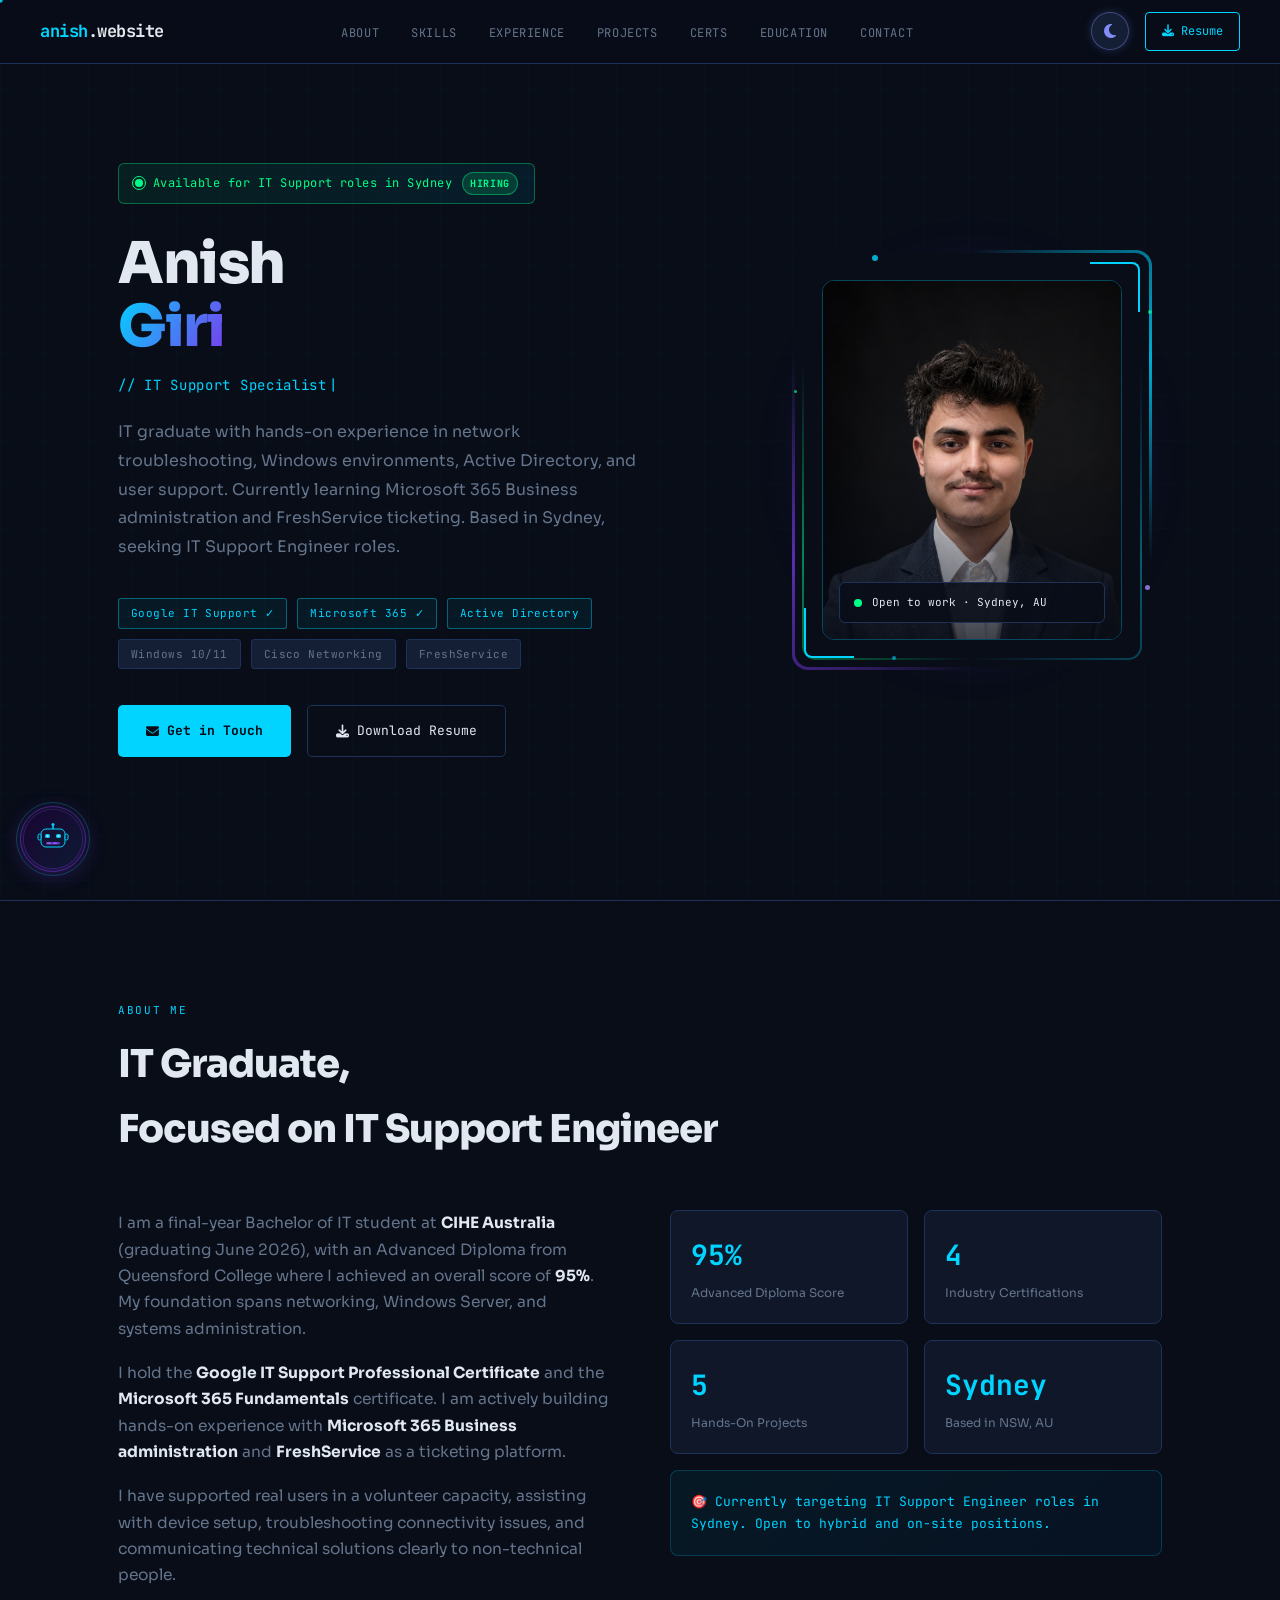
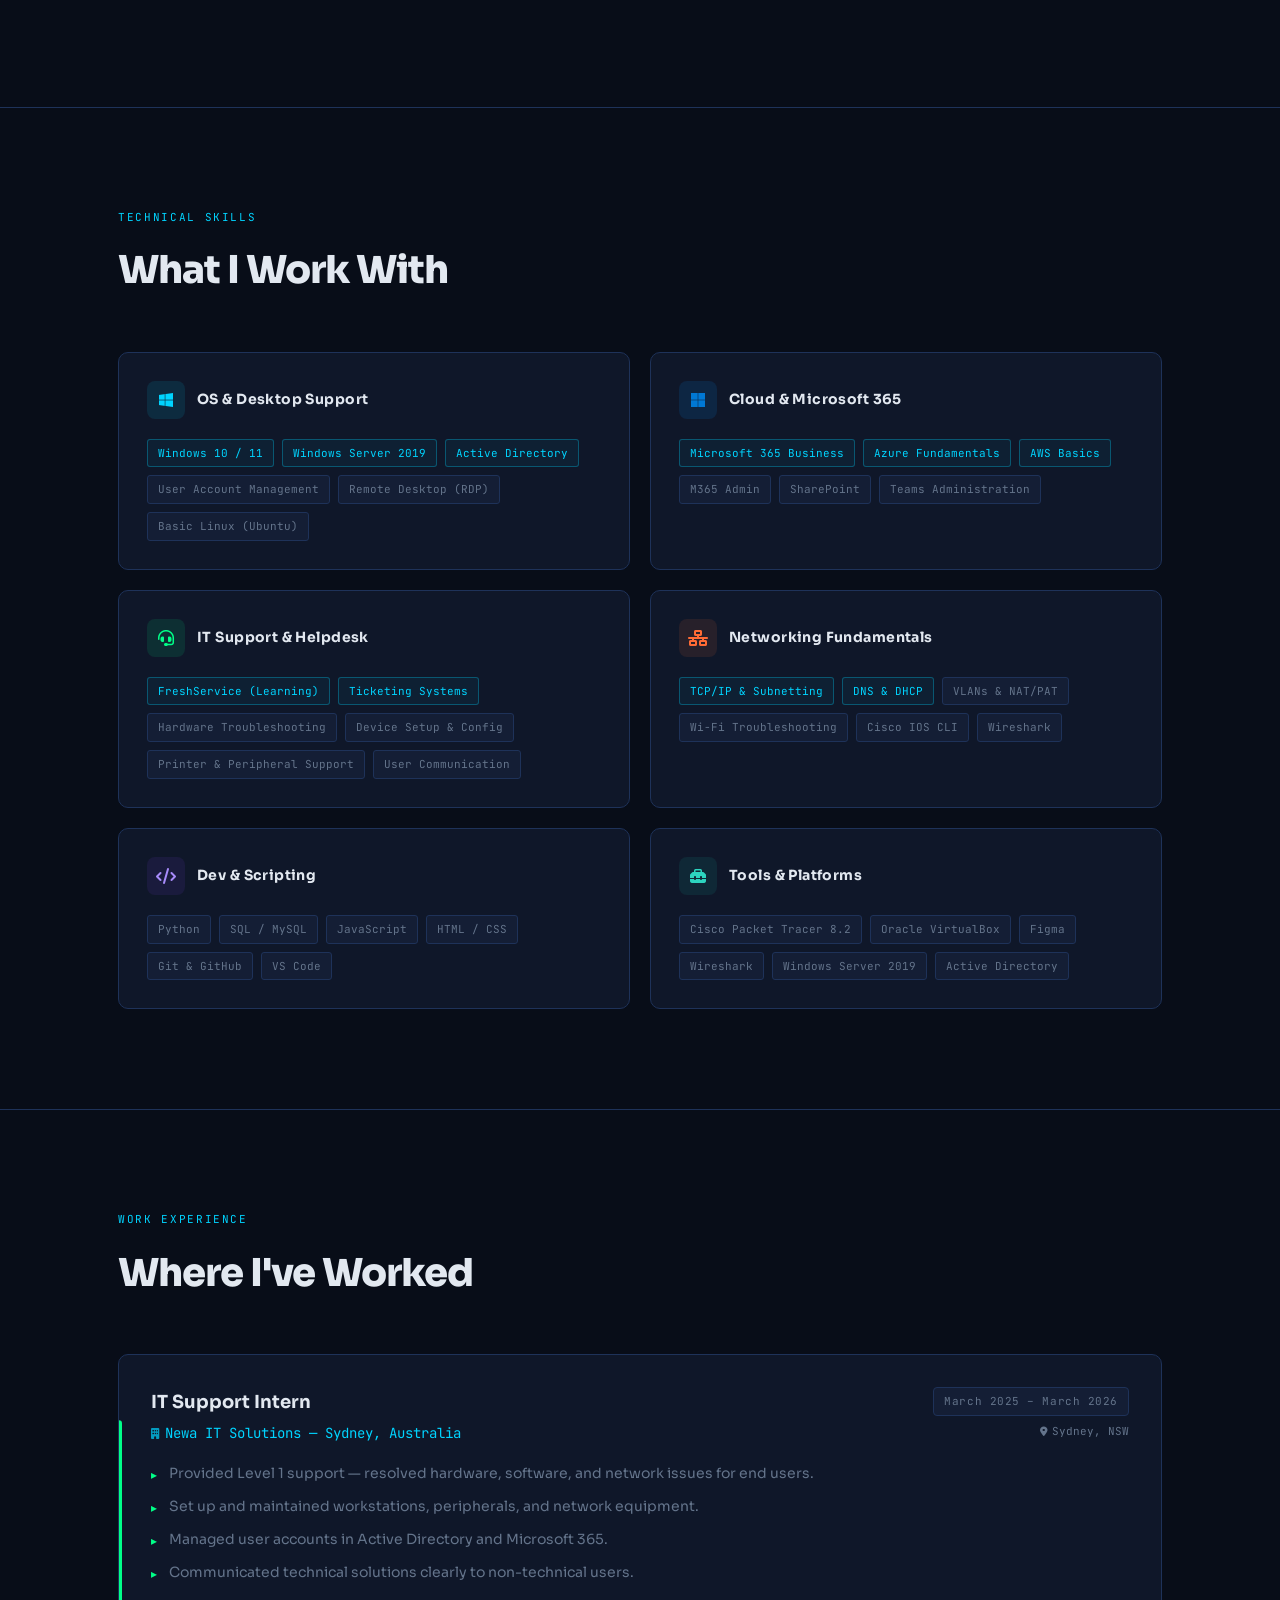
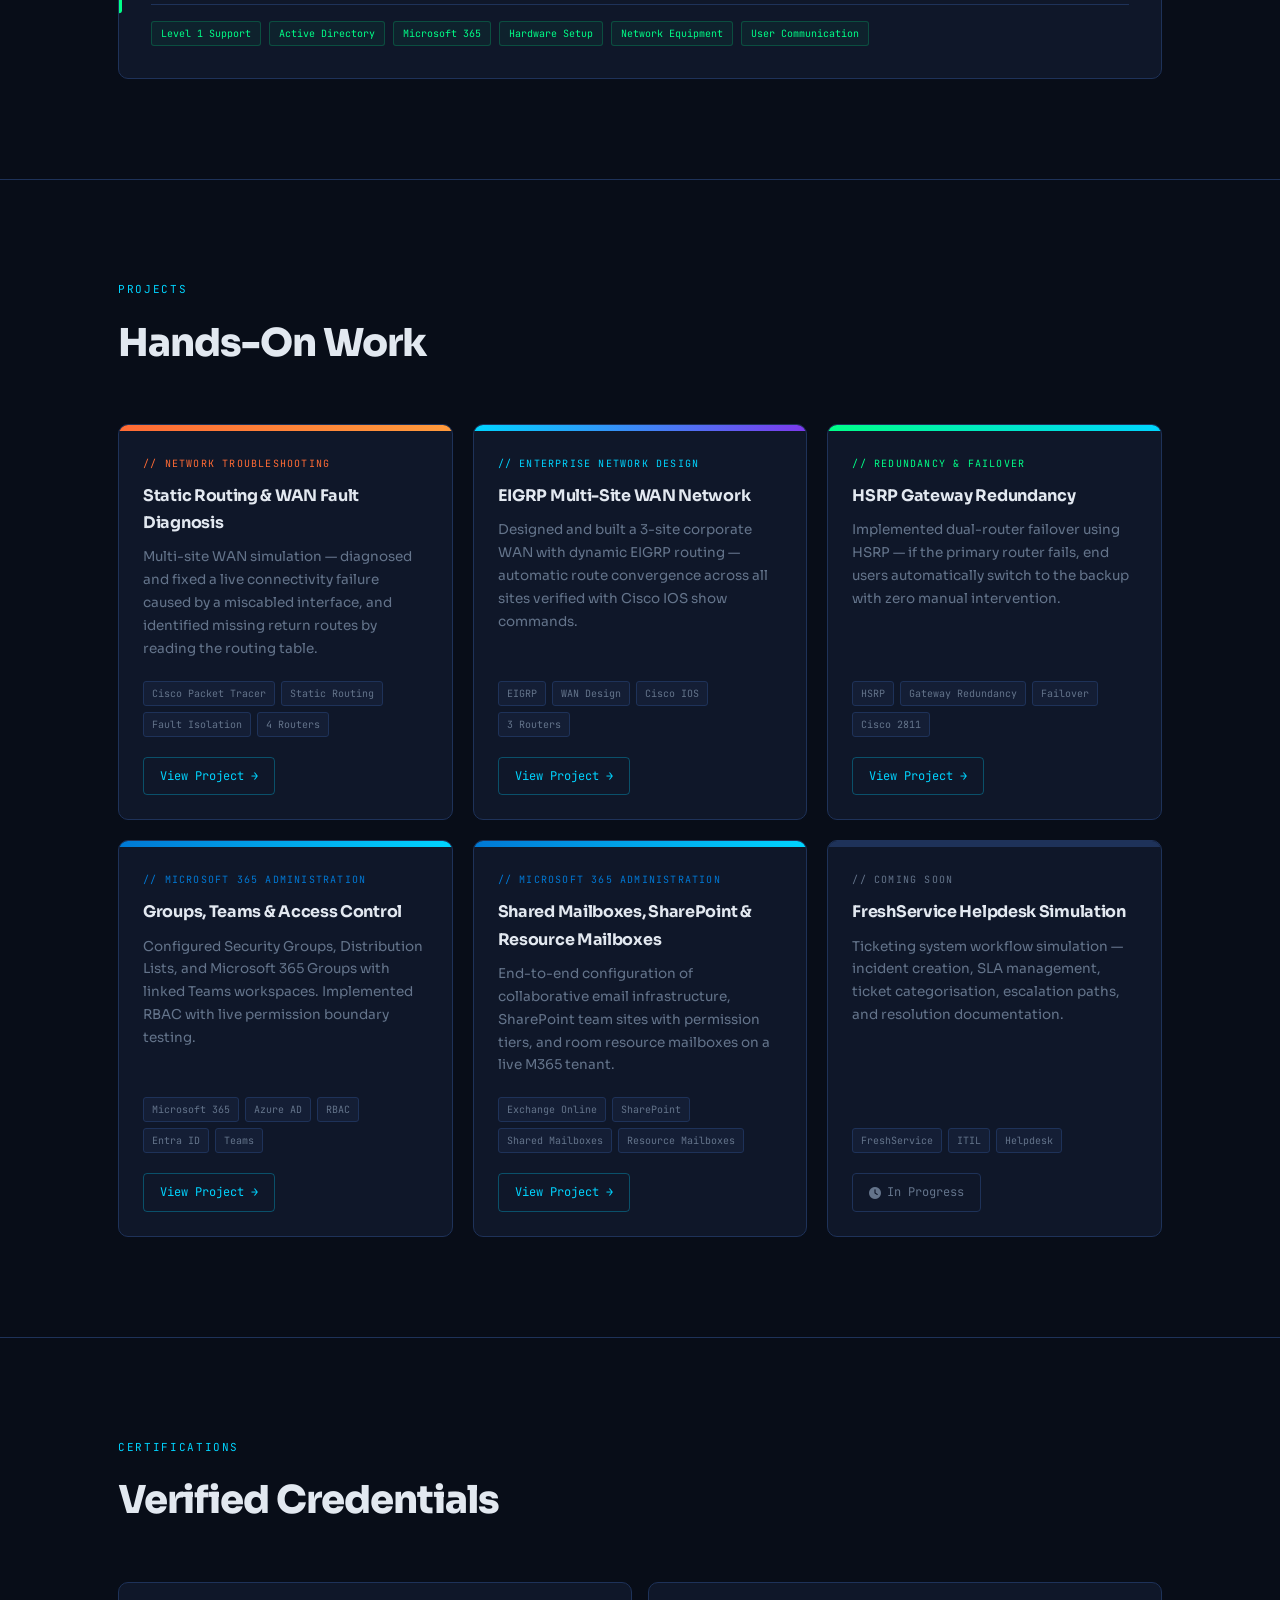
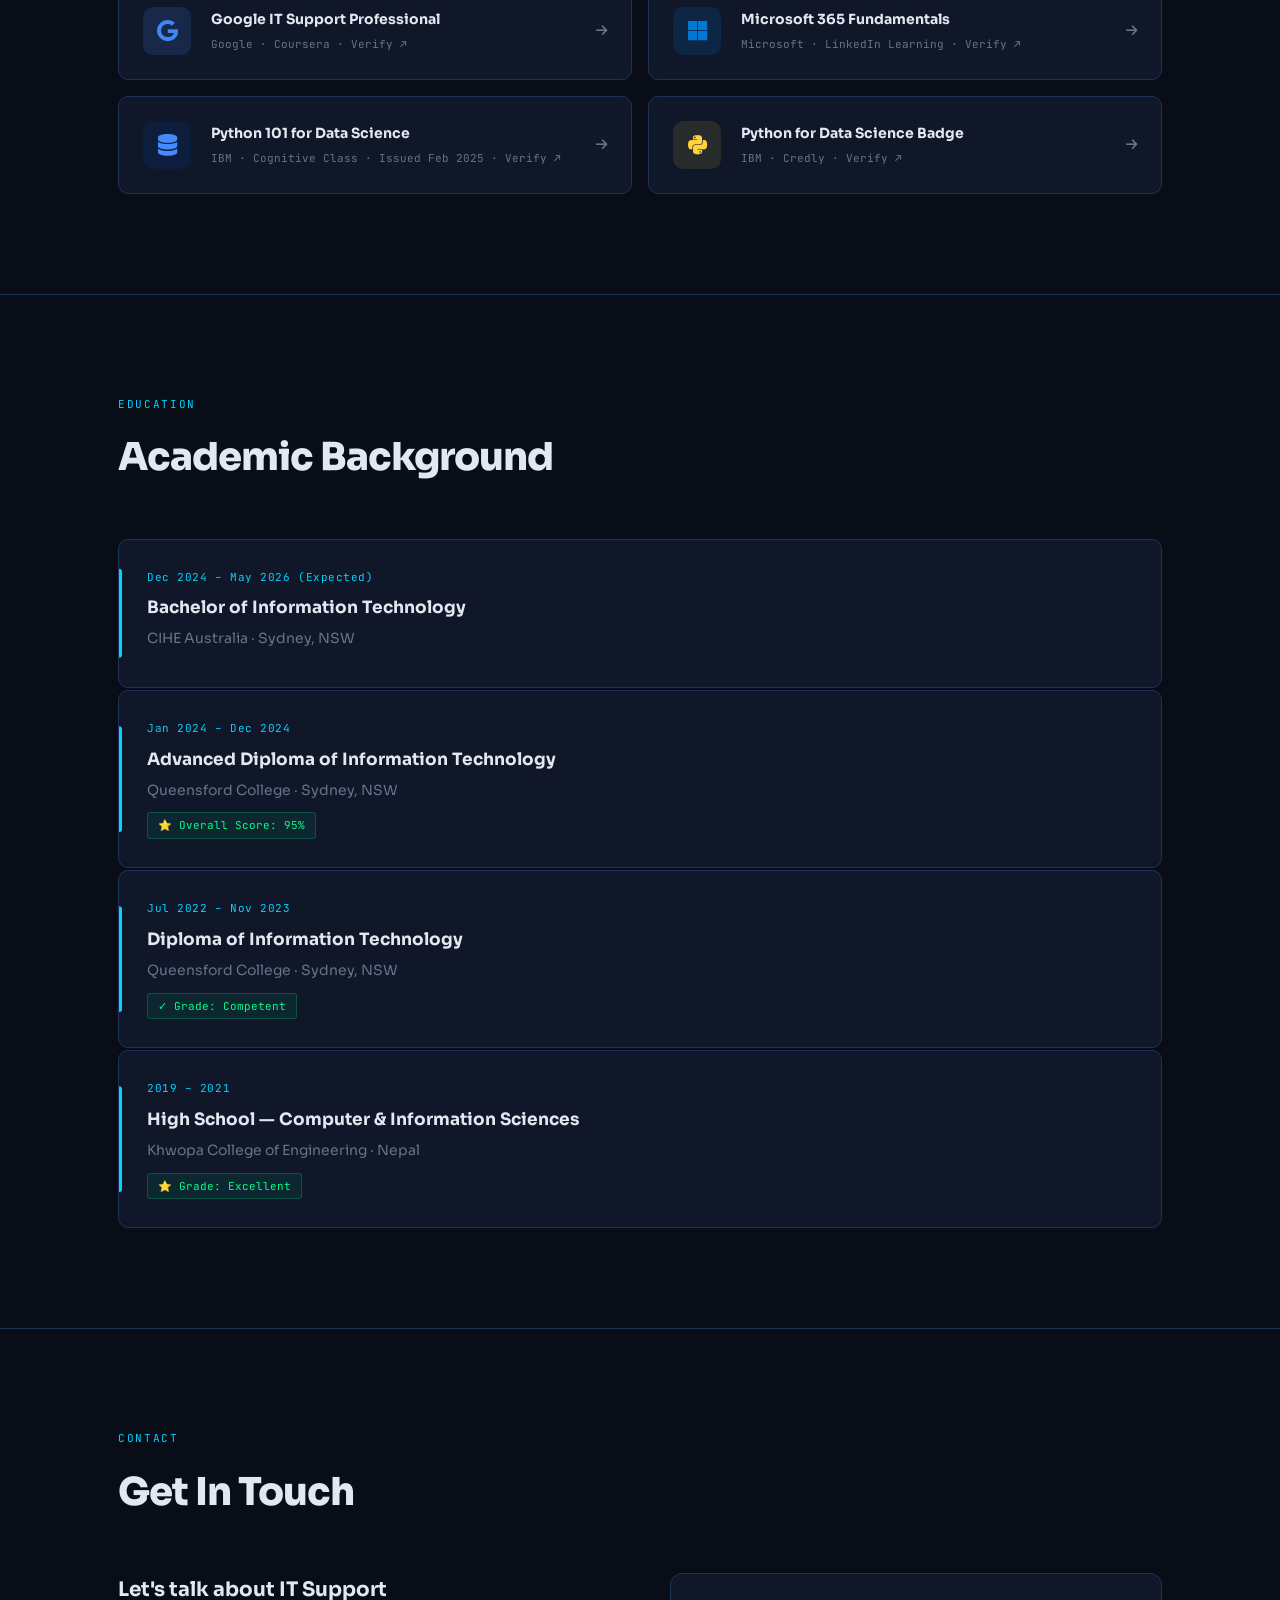
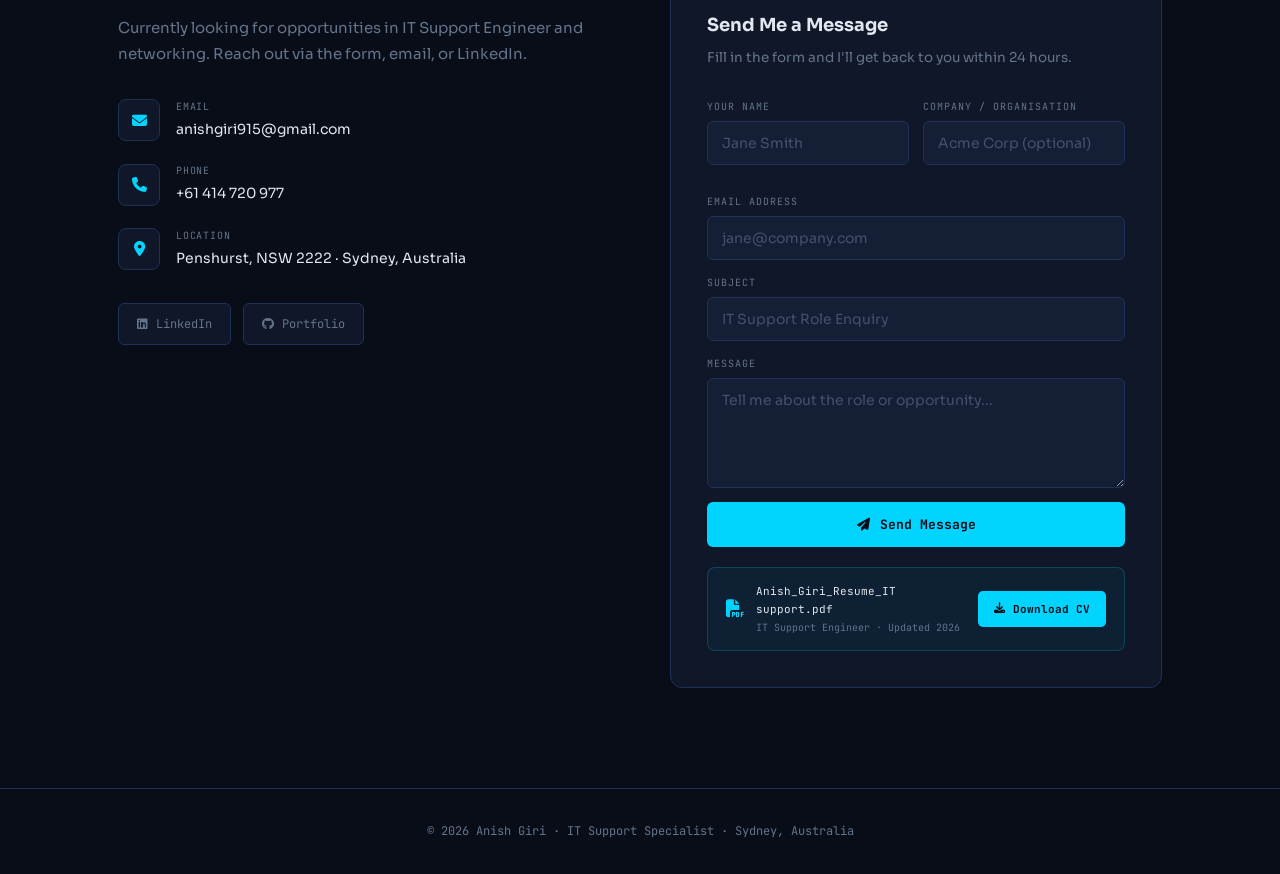
==== index.html @ a2fc068f "Update index.html" ====
<!DOCTYPE html>
<html lang="en" data-theme="dark">
<head>
  <meta charset="UTF-8" />
  <meta name="viewport" content="width=device-width, initial-scale=1.0" />
  <title>Anish Giri | IT Support Engineer</title>
  <link href="https://fonts.googleapis.com/css2?family=JetBrains+Mono:wght@400;600;700&family=Sora:wght@300;400;600;700;800&display=swap" rel="stylesheet" />
  <link rel="stylesheet" href="https://cdnjs.cloudflare.com/ajax/libs/font-awesome/6.5.0/css/all.min.css" />
  <style>
    :root { --transition: 0.35s ease; }
    [data-theme="dark"] {
      --bg:#080d18; --surface:#0f1729; --surface2:#141e35; --border:#1e3259;
      --accent:#00d4ff; --accent2:#0066cc; --green:#00ff88; --orange:#ff6b35;
      --text:#e2e8f0; --muted:#64748b; --glow:rgba(0,212,255,0.18);
      --shadow:rgba(0,0,0,0.5); --grid-line:rgba(0,212,255,0.025);
      --navbar-bg:rgba(8,13,24,0.88);
    }
    [data-theme="light"] {
      --bg:#f0f4fc; --surface:#ffffff; --surface2:#e8edf8; --border:#c8d6f0;
      --accent:#0066cc; --accent2:#004499; --green:#00aa55; --orange:#dd5500;
      --text:#1a2340; --muted:#5a6a8a; --glow:rgba(0,102,204,0.15);
      --shadow:rgba(0,0,0,0.12); --grid-line:rgba(0,102,204,0.04);
      --navbar-bg:rgba(240,244,252,0.92);
    }
    *,*::before,*::after{margin:0;padding:0;box-sizing:border-box;}
    html{scroll-behavior:smooth;}
    body{background:var(--bg);color:var(--text);font-family:'Sora',sans-serif;font-size:16px;line-height:1.7;overflow-x:hidden;transition:background var(--transition),color var(--transition);}
    body::before{content:'';position:fixed;inset:0;background-image:linear-gradient(var(--grid-line) 1px,transparent 1px),linear-gradient(90deg,var(--grid-line) 1px,transparent 1px);background-size:44px 44px;pointer-events:none;z-index:0;}
    .container{max-width:1100px;margin:0 auto;padding:0 28px;position:relative;z-index:1;}

    /* ===== THEME TOGGLE ICON BUTTON ===== */
    .theme-icon-btn {
      width: 38px;
      height: 38px;
      border-radius: 50%;
      border: 1.5px solid var(--border);
      background: var(--surface2);
      cursor: pointer;
      display: flex;
      align-items: center;
      justify-content: center;
      font-size: 16px;
      transition: background 0.3s, border-color 0.3s, transform 0.2s, box-shadow 0.3s;
      flex-shrink: 0;
      outline: none;
    }
    .theme-icon-btn:hover {
      transform: rotate(20deg) scale(1.1);
    }
    /* Moon shown in dark mode */
    [data-theme="dark"] .theme-icon-btn {
      color: #818cf8;
      border-color: rgba(129,140,248,0.4);
      box-shadow: 0 0 10px rgba(129,140,248,0.25);
    }
    [data-theme="dark"] .theme-icon-btn:hover {
      background: rgba(129,140,248,0.12);
      border-color: #818cf8;
    }
    /* Sun shown in light mode */
    [data-theme="light"] .theme-icon-btn {
      color: #f59e0b;
      border-color: rgba(245,158,11,0.4);
      box-shadow: 0 0 10px rgba(245,158,11,0.25);
    }
    [data-theme="light"] .theme-icon-btn:hover {
      background: rgba(245,158,11,0.1);
      border-color: #f59e0b;
    }
    .theme-icon-btn .icon-moon { display: block; }
    .theme-icon-btn .icon-sun  { display: none; }
    [data-theme="light"] .theme-icon-btn .icon-moon { display: none; }
    [data-theme="light"] .theme-icon-btn .icon-sun  { display: block; }

    /* ===== NAVBAR ===== */
    .navbar{position:fixed;top:0;left:0;right:0;z-index:100;display:flex;align-items:center;justify-content:space-between;padding:0 40px;height:64px;background:var(--navbar-bg);backdrop-filter:blur(16px);border-bottom:1px solid var(--border);transition:background var(--transition),border-color var(--transition);}
    .logo{font-family:'JetBrains Mono',monospace;font-weight:700;font-size:17px;color:var(--accent);letter-spacing:-0.5px;}
    .logo span{color:var(--text);}
    .nav-right{display:flex;align-items:center;gap:20px;}
    .nav-links{display:flex;list-style:none;gap:32px;}
    .nav-links a{color:var(--muted);text-decoration:none;font-family:'JetBrains Mono',monospace;font-size:12px;letter-spacing:0.05em;text-transform:uppercase;transition:color 0.2s;}
    .nav-links a:hover,.nav-links a.active{color:var(--accent);}
    .nav-resume-btn{font-family:'JetBrains Mono',monospace;font-size:12px;padding:8px 16px;background:transparent;border:1px solid var(--accent);color:var(--accent);border-radius:4px;text-decoration:none;transition:background 0.2s,color 0.2s;}
    .nav-resume-btn:hover{background:var(--accent);color:var(--bg);}

    /* ===== HERO ===== */
    .hero{min-height:100vh;display:flex;align-items:center;padding:100px 0 80px;}
    .hero-inner{display:grid;grid-template-columns:1fr 380px;gap:80px;align-items:center;}

    /* AVAILABLE BADGE - highlighted */
    .hero-badge {
      display: inline-flex;
      align-items: center;
      gap: 10px;
      font-family: 'JetBrains Mono', monospace;
      font-size: 12px;
      padding: 8px 16px;
      border-radius: 6px;
      margin-bottom: 28px;
      position: relative;
      overflow: hidden;
      background: linear-gradient(90deg, rgba(0,255,136,0.08), rgba(0,212,255,0.08));
      border: 1px solid rgba(0,255,136,0.35);
      color: var(--green);
      animation: badge-shimmer 3s ease-in-out infinite;
    }
    [data-theme="light"] .hero-badge {
      background: linear-gradient(90deg, rgba(0,170,85,0.08), rgba(0,102,204,0.08));
      border-color: rgba(0,170,85,0.4);
    }
    .hero-badge::before {
      content: '';
      position: absolute;
      top: 0; left: -100%;
      width: 60%;
      height: 100%;
      background: linear-gradient(90deg, transparent, rgba(0,255,136,0.15), transparent);
      animation: badge-sweep 3s ease-in-out infinite;
    }
    @keyframes badge-sweep { 0%{left:-60%;} 100%{left:160%;} }
    @keyframes badge-shimmer {
      0%,100%{box-shadow:0 0 0 rgba(0,255,136,0);border-color:rgba(0,255,136,0.35);}
      50%{box-shadow:0 0 16px rgba(0,255,136,0.25);border-color:rgba(0,255,136,0.7);}
    }
    .badge-dot {
      width: 8px; height: 8px;
      background: var(--green);
      border-radius: 50%;
      flex-shrink: 0;
      position: relative;
      animation: pulse 2s infinite;
    }
    .badge-dot::after {
      content: '';
      position: absolute;
      inset: -3px;
      border-radius: 50%;
      border: 1.5px solid var(--green);
      animation: ripple-dot 2s ease-out infinite;
    }
    @keyframes ripple-dot {
      0%{transform:scale(1);opacity:0.8;}
      100%{transform:scale(2.5);opacity:0;}
    }
    @keyframes pulse{0%,100%{opacity:1;}50%{opacity:0.4;}}
    .badge-text { position: relative; z-index: 1; letter-spacing: 0.04em; }
    .badge-tag {
      background: rgba(0,255,136,0.15);
      border: 1px solid rgba(0,255,136,0.4);
      color: var(--green);
      font-size: 10px;
      padding: 2px 7px;
      border-radius: 20px;
      letter-spacing: 0.06em;
      text-transform: uppercase;
      font-weight: 700;
    }

    .hero h1{font-size:clamp(2.2rem,5vw,3.6rem);font-weight:800;line-height:1.1;letter-spacing:-1.5px;margin-bottom:16px;}
    .hero h1 span{background:linear-gradient(120deg,var(--accent),#7c3aed);-webkit-background-clip:text;-webkit-text-fill-color:transparent;background-clip:text;}
    .hero-role{font-family:'JetBrains Mono',monospace;font-size:14px;color:var(--accent);margin-bottom:20px;letter-spacing:0.05em;}
    .hero-desc{color:var(--muted);font-size:16px;max-width:520px;margin-bottom:36px;line-height:1.8;}
    .hero-tags{display:flex;flex-wrap:wrap;gap:10px;margin-bottom:36px;}
    .tag{font-family:'JetBrains Mono',monospace;font-size:11px;padding:5px 12px;border-radius:3px;background:var(--surface2);border:1px solid var(--border);color:var(--muted);letter-spacing:0.04em;transition:background var(--transition),border-color var(--transition);}
    .tag.hot{border-color:rgba(0,212,255,0.4);color:var(--accent);background:rgba(0,212,255,0.06);}
    [data-theme="light"] .tag.hot{border-color:rgba(0,102,204,0.4);color:var(--accent);background:rgba(0,102,204,0.06);}
    .hero-buttons{display:flex;gap:16px;flex-wrap:wrap;}
    .btn-primary{display:inline-flex;align-items:center;gap:8px;padding:14px 28px;background:var(--accent);color:var(--bg);font-family:'JetBrains Mono',monospace;font-size:13px;font-weight:700;border-radius:5px;text-decoration:none;transition:transform 0.2s,box-shadow 0.2s;}
    .btn-primary:hover{transform:translateY(-2px);box-shadow:0 8px 24px var(--glow);}
    .btn-secondary{display:inline-flex;align-items:center;gap:8px;padding:14px 28px;background:transparent;color:var(--text);font-family:'JetBrains Mono',monospace;font-size:13px;border:1px solid var(--border);border-radius:5px;text-decoration:none;transition:border-color 0.2s,color 0.2s;}
    .btn-secondary:hover{border-color:var(--accent);color:var(--accent);}

    /* ===== PHOTO GLOW ===== */
    .hero-photo-wrap{position:relative;display:flex;justify-content:center;}
    .hero-photo-outer{position:relative;width:320px;height:380px;display:flex;align-items:center;justify-content:center;}

    .photo-glow-base {
      position: absolute;
      inset: -30px;
      border-radius: 20px;
      background: radial-gradient(ellipse at 50% 50%,
        rgba(0,212,255,0.25) 0%,
        rgba(124,58,237,0.2) 40%,
        transparent 70%);
      animation: glow-breathe 4s ease-in-out infinite;
      filter: blur(20px);
    }
    @keyframes glow-breathe {
      0%,100%{transform:scale(1);opacity:0.8;}
      50%{transform:scale(1.08);opacity:1;}
    }
    .photo-orbit {
      position: absolute;
      inset: -20px;
      border-radius: 16px;
      overflow: hidden;
    }
    .photo-orbit::before {
      content: '';
      position: absolute;
      inset: -50%;
      background: conic-gradient(from 0deg,
        transparent 0deg,
        rgba(0,212,255,0.8) 60deg,
        transparent 120deg,
        transparent 180deg,
        rgba(124,58,237,0.7) 240deg,
        transparent 300deg,
        transparent 360deg);
      animation: orbit-spin 3s linear infinite;
    }
    .photo-orbit::after {
      content: '';
      position: absolute;
      inset: 3px;
      border-radius: 14px;
      background: var(--bg);
    }
    @keyframes orbit-spin { from{transform:rotate(0deg);} to{transform:rotate(360deg);} }
    [data-theme="light"] .photo-orbit::after { background: var(--bg); }

    .photo-orbit-2 {
      position: absolute;
      inset: -10px;
      border-radius: 14px;
      overflow: hidden;
    }
    .photo-orbit-2::before {
      content: '';
      position: absolute;
      inset: -50%;
      background: conic-gradient(from 180deg,
        transparent 0deg,
        rgba(0,255,136,0.5) 60deg,
        transparent 120deg,
        transparent 240deg,
        rgba(0,212,255,0.4) 300deg,
        transparent 360deg);
      animation: orbit-spin 5s linear infinite reverse;
    }
    .photo-orbit-2::after {
      content: '';
      position: absolute;
      inset: 2px;
      border-radius: 12px;
      background: var(--bg);
    }
    .photo-corner-tl { position:absolute;top:-8px;right:-8px;width:50px;height:50px;border-top:2px solid var(--accent);border-right:2px solid var(--accent);border-radius:0 8px 0 0;z-index:4;animation:corner-blink 3s ease-in-out infinite; }
    .photo-corner-bl { position:absolute;bottom:-8px;left:-8px;width:50px;height:50px;border-bottom:2px solid var(--accent);border-left:2px solid var(--accent);border-radius:0 0 0 8px;z-index:4;animation:corner-blink 3s ease-in-out infinite 1.5s; }
    @keyframes corner-blink{0%,100%{opacity:1;}50%{opacity:0.4;}}

    /* Floating particles around photo */
    .photo-particle {
      position: absolute;
      border-radius: 50%;
      pointer-events: none;
      z-index: 5;
    }
    .pp1{width:6px;height:6px;background:var(--accent);top:-15px;left:60px;animation:float-p1 4s ease-in-out infinite;opacity:0.8;}
    .pp2{width:4px;height:4px;background:var(--green);top:40px;right:-20px;animation:float-p2 3.5s ease-in-out infinite 0.5s;opacity:0.7;}
    .pp3{width:5px;height:5px;background:#a78bfa;bottom:60px;right:-18px;animation:float-p1 5s ease-in-out infinite 1s;opacity:0.8;}
    .pp4{width:4px;height:4px;background:var(--accent);bottom:-10px;left:80px;animation:float-p2 3s ease-in-out infinite 0.8s;opacity:0.6;}
    .pp5{width:3px;height:3px;background:var(--green);top:120px;left:-18px;animation:float-p1 4.5s ease-in-out infinite 1.5s;opacity:0.7;}
    @keyframes float-p1{0%,100%{transform:translateY(0) scale(1);}50%{transform:translateY(-12px) scale(1.3);}}
    @keyframes float-p2{0%,100%{transform:translateX(0) scale(1);}50%{transform:translateX(10px) scale(1.2);}}

    .hero-photo-card{position:relative;width:300px;height:360px;border-radius:12px;overflow:hidden;border:1px solid rgba(0,212,255,0.3);z-index:3;}
    .hero-photo-card img{width:100%;height:100%;object-fit:cover;object-position:top center;filter:saturate(0.9);}
    .hero-photo-card::after{content:'';position:absolute;inset:0;background:linear-gradient(to top,rgba(8,13,24,0.75) 0%,transparent 50%);}
    [data-theme="light"] .hero-photo-card::after{background:linear-gradient(to top,rgba(10,20,50,0.55) 0%,transparent 50%);}
    .hero-photo-status{position:absolute;bottom:16px;left:16px;right:16px;z-index:2;display:flex;align-items:center;gap:10px;background:rgba(8,13,24,0.88);border:1px solid var(--border);border-radius:6px;padding:10px 14px;font-family:'JetBrains Mono',monospace;font-size:11px;}
    [data-theme="light"] .hero-photo-status{background:rgba(240,244,252,0.92);color:var(--text);}
    .status-dot{width:8px;height:8px;background:var(--green);border-radius:50%;animation:pulse 2s infinite;flex-shrink:0;}

    /* ===== SECTION ===== */
    .section{padding:100px 0;border-top:1px solid var(--border);transition:border-color var(--transition);}
    .section-label{font-family:'JetBrains Mono',monospace;font-size:11px;color:var(--accent);letter-spacing:0.15em;text-transform:uppercase;margin-bottom:12px;}
    .section-label::before{content:'';}
    .section-title{font-size:clamp(1.8rem,3vw,2.4rem);font-weight:800;letter-spacing:-1px;margin-bottom:48px;}

    /* ===== SCROLL ANIMATIONS ===== */
    .reveal{opacity:0;transform:translateY(40px);transition:opacity 0.7s cubic-bezier(.16,1,.3,1),transform 0.7s cubic-bezier(.16,1,.3,1);}
    .reveal.visible{opacity:1;transform:none;}
    .reveal-left{opacity:0;transform:translateX(-50px);transition:opacity 0.7s cubic-bezier(.16,1,.3,1),transform 0.7s cubic-bezier(.16,1,.3,1);}
    .reveal-left.visible{opacity:1;transform:none;}
    .reveal-right{opacity:0;transform:translateX(50px);transition:opacity 0.7s cubic-bezier(.16,1,.3,1),transform 0.7s cubic-bezier(.16,1,.3,1);}
    .reveal-right.visible{opacity:1;transform:none;}
    .reveal-scale{opacity:0;transform:scale(0.88);transition:opacity 0.6s cubic-bezier(.16,1,.3,1),transform 0.6s cubic-bezier(.16,1,.3,1);}
    .reveal-scale.visible{opacity:1;transform:scale(1);}
    .stagger-child{opacity:0;transform:translateY(30px);transition:opacity 0.6s cubic-bezier(.16,1,.3,1),transform 0.6s cubic-bezier(.16,1,.3,1);}
    .stagger-child.visible{opacity:1;transform:none;}

    /* ===== ABOUT ===== */
    .about-grid{display:grid;grid-template-columns:1fr 1fr;gap:60px;align-items:start;}
    .about-text p{color:var(--muted);margin-bottom:18px;font-size:15.5px;}
    .about-text p strong{color:var(--text);}
    .about-stat-grid{display:grid;grid-template-columns:1fr 1fr;gap:16px;}
    .about-stat{background:var(--surface);border:1px solid var(--border);border-radius:8px;padding:20px;transition:background var(--transition),border-color var(--transition),transform 0.3s;}
    .about-stat:hover{transform:translateY(-3px);border-color:rgba(0,212,255,0.4);}
    .about-stat-num{font-family:'JetBrains Mono',monospace;font-size:28px;font-weight:700;color:var(--accent);display:block;}
    .about-stat-label{font-size:12px;color:var(--muted);margin-top:4px;}
    .about-highlight{grid-column:1/-1;background:linear-gradient(135deg,rgba(0,212,255,0.06),rgba(0,102,204,0.06));border:1px solid rgba(0,212,255,0.2);border-radius:8px;padding:20px;font-family:'JetBrains Mono',monospace;font-size:13px;color:var(--accent);}
    [data-theme="light"] .about-highlight{background:linear-gradient(135deg,rgba(0,102,204,0.06),rgba(0,66,153,0.04));border-color:rgba(0,102,204,0.25);}

    /* ===== SKILLS ===== */
    .skills-grid{display:grid;grid-template-columns:repeat(2,1fr);gap:20px;}
    .skill-card{background:var(--surface);border:1px solid var(--border);border-radius:10px;padding:28px;transition:border-color 0.2s,transform 0.3s,background var(--transition),box-shadow 0.3s;}
    .skill-card:hover{border-color:rgba(0,212,255,0.4);transform:translateY(-4px);box-shadow:0 12px 40px var(--glow);}
    .skill-card-header{display:flex;align-items:center;gap:12px;margin-bottom:20px;}
    .skill-icon{width:38px;height:38px;border-radius:8px;display:flex;align-items:center;justify-content:center;font-size:16px;flex-shrink:0;}
    .skill-icon.blue{background:rgba(0,212,255,0.1);color:var(--accent);}
    .skill-icon.green{background:rgba(0,255,136,0.1);color:var(--green);}
    .skill-icon.orange{background:rgba(255,107,53,0.1);color:var(--orange);}
    .skill-icon.purple{background:rgba(124,58,237,0.1);color:#a78bfa;}
    .skill-icon.teal{background:rgba(20,184,166,0.1);color:#2dd4bf;}
    .skill-icon.ms{background:rgba(0,120,212,0.15);color:#0078d4;}
    .skill-card h3{font-size:14px;font-weight:700;letter-spacing:0.03em;}
    .skill-tags{display:flex;flex-wrap:wrap;gap:8px;}
    .skill-tag{font-family:'JetBrains Mono',monospace;font-size:11px;padding:4px 10px;border-radius:3px;background:var(--surface2);border:1px solid var(--border);color:var(--muted);transition:background var(--transition);}
    .skill-tag.primary{border-color:rgba(0,212,255,0.3);color:var(--accent);background:rgba(0,212,255,0.05);}
    [data-theme="light"] .skill-tag.primary{border-color:rgba(0,102,204,0.3);color:var(--accent);background:rgba(0,102,204,0.06);}

    /* ===== PROJECTS ===== */
    .projects-grid{display:grid;grid-template-columns:repeat(3,1fr);gap:20px;}
    .project-card{background:var(--surface);border:1px solid var(--border);border-radius:10px;overflow:hidden;transition:border-color 0.2s,transform 0.3s,box-shadow 0.3s,background var(--transition);display:flex;flex-direction:column;}
    .project-card:hover{border-color:rgba(0,212,255,0.4);transform:translateY(-5px);box-shadow:0 16px 48px var(--glow);}
    .project-card-top{height:6px;background:linear-gradient(90deg,var(--accent),#7c3aed);}
    .project-card-top.green{background:linear-gradient(90deg,var(--green),#00d4ff);}
    .project-card-top.orange{background:linear-gradient(90deg,var(--orange),#ff9a3c);}
    .project-card-top.ms{background:linear-gradient(90deg,#0078d4,#00d4ff);}
    .project-card-top.coming{background:var(--border);}
    .project-body{padding:24px;flex:1;display:flex;flex-direction:column;}
    .project-cat{font-family:'JetBrains Mono',monospace;font-size:10px;letter-spacing:0.12em;text-transform:uppercase;color:var(--accent);margin-bottom:10px;}
    .project-cat.green-label{color:var(--green);}.project-cat.orange-label{color:var(--orange);}.project-cat.ms-label{color:#0078d4;}.project-cat.muted-label{color:var(--muted);}
    .project-title{font-size:16px;font-weight:700;margin-bottom:10px;letter-spacing:-0.3px;}
    .project-desc{font-size:13.5px;color:var(--muted);line-height:1.7;flex:1;margin-bottom:20px;}
    .project-tags{display:flex;flex-wrap:wrap;gap:6px;margin-bottom:20px;}
    .project-tag{font-family:'JetBrains Mono',monospace;font-size:10px;padding:3px 8px;border-radius:3px;background:var(--surface2);border:1px solid var(--border);color:var(--muted);}
    .project-link{display:inline-flex;align-items:center;gap:6px;font-family:'JetBrains Mono',monospace;font-size:12px;color:var(--accent);text-decoration:none;border:1px solid rgba(0,212,255,0.3);padding:8px 16px;border-radius:4px;transition:background 0.2s;align-self:flex-start;}
    .project-link:hover{background:rgba(0,212,255,0.1);}
    [data-theme="light"] .project-link{border-color:rgba(0,102,204,0.3);}
    .project-coming{display:inline-flex;align-items:center;gap:6px;font-family:'JetBrains Mono',monospace;font-size:12px;color:var(--muted);border:1px solid var(--border);padding:8px 16px;border-radius:4px;align-self:flex-start;}

    /* ===== WORK ===== */
    .work-list{display:flex;flex-direction:column;gap:20px;}
    .work-item{background:var(--surface);border:1px solid var(--border);border-radius:10px;padding:32px;position:relative;transition:border-color 0.2s,transform 0.3s,background var(--transition);}
    .work-item::before{content:'';position:absolute;left:0;top:50%;transform:translateY(-50%);width:3px;height:60%;background:var(--green);border-radius:0 3px 3px 0;}
    .work-item:hover{border-color:rgba(0,255,136,0.35);transform:translateY(-2px);}
    .work-header{display:flex;align-items:flex-start;justify-content:space-between;gap:20px;margin-bottom:16px;flex-wrap:wrap;}
    .work-role{font-size:18px;font-weight:700;margin-bottom:4px;}
    .work-company{font-size:14px;color:var(--accent);font-family:'JetBrains Mono',monospace;}
    .work-meta{display:flex;flex-direction:column;align-items:flex-end;gap:6px;flex-shrink:0;}
    .work-period{font-family:'JetBrains Mono',monospace;font-size:11px;color:var(--muted);letter-spacing:0.05em;background:var(--surface2);border:1px solid var(--border);border-radius:4px;padding:4px 10px;}
    .work-location{font-family:'JetBrains Mono',monospace;font-size:11px;color:var(--muted);}
    .work-bullets{list-style:none;display:flex;flex-direction:column;gap:10px;}
    .work-bullets li{display:flex;gap:12px;font-size:14px;color:var(--muted);line-height:1.65;}
    .work-bullets li::before{content:'▸';color:var(--green);font-size:12px;flex-shrink:0;margin-top:3px;}
    .work-bullets li strong{color:var(--text);}
    .work-tags{display:flex;flex-wrap:wrap;gap:8px;margin-top:20px;padding-top:16px;border-top:1px solid var(--border);}
    .work-tag{font-family:'JetBrains Mono',monospace;font-size:10px;padding:3px 9px;border-radius:3px;background:rgba(0,255,136,0.05);border:1px solid rgba(0,255,136,0.2);color:var(--green);}

    /* ===== CERTS ===== */
    .cert-grid{display:grid;grid-template-columns:repeat(2,1fr);gap:16px;}
    .cert-card{background:var(--surface);border:1px solid var(--border);border-radius:10px;padding:24px;display:flex;align-items:center;gap:20px;text-decoration:none;transition:border-color 0.2s,transform 0.3s,background var(--transition),box-shadow 0.3s;}
    .cert-card:hover{border-color:rgba(0,212,255,0.4);transform:translateY(-3px);box-shadow:0 8px 30px var(--glow);}
    .cert-logo{width:48px;height:48px;border-radius:10px;display:flex;align-items:center;justify-content:center;font-size:22px;flex-shrink:0;}
    .cert-logo.blue{background:rgba(66,133,244,0.15);color:#4285f4;}
    .cert-logo.ms{background:rgba(0,120,212,0.15);color:#0078d4;}
    .cert-logo.ibm{background:rgba(0,69,169,0.15);color:#4589ff;}
    .cert-logo.python{background:rgba(255,212,59,0.1);color:#ffd43b;}
    .cert-info{flex:1;}
    .cert-name{font-size:14px;font-weight:700;color:var(--text);margin-bottom:4px;}
    .cert-issuer{font-family:'JetBrains Mono',monospace;font-size:11px;color:var(--muted);}
    .cert-arrow{color:var(--muted);font-size:13px;transition:color 0.2s,transform 0.2s;}
    .cert-card:hover .cert-arrow{color:var(--accent);transform:translateX(3px);}

    /* ===== EDUCATION ===== */
    .edu-list{display:flex;flex-direction:column;gap:2px;}
    .edu-item{background:var(--surface);border:1px solid var(--border);border-radius:10px;padding:28px;position:relative;transition:border-color 0.2s,background var(--transition),transform 0.3s;}
    .edu-item::before{content:'';position:absolute;left:0;top:50%;transform:translateY(-50%);width:3px;height:60%;background:var(--accent);border-radius:0 3px 3px 0;}
    .edu-item:hover{border-color:rgba(0,212,255,0.35);transform:translateX(4px);}
    .edu-meta{font-family:'JetBrains Mono',monospace;font-size:11px;color:var(--accent);margin-bottom:8px;letter-spacing:0.05em;}
    .edu-degree{font-size:17px;font-weight:700;margin-bottom:4px;}
    .edu-school{font-size:14px;color:var(--muted);margin-bottom:8px;}
    .edu-score{display:inline-flex;align-items:center;gap:6px;font-family:'JetBrains Mono',monospace;font-size:11px;color:var(--green);background:rgba(0,255,136,0.07);border:1px solid rgba(0,255,136,0.2);padding:3px 10px;border-radius:3px;}

    /* ===== CONTACT ===== */
    .contact-grid{display:grid;grid-template-columns:1fr 1fr;gap:60px;align-items:start;}
    .contact-info h3{font-size:20px;font-weight:700;margin-bottom:8px;}
    .contact-info p{color:var(--muted);font-size:15px;margin-bottom:32px;}
    .contact-item{display:flex;align-items:center;gap:16px;margin-bottom:20px;}
    .contact-icon{width:42px;height:42px;border-radius:8px;display:flex;align-items:center;justify-content:center;background:var(--surface);border:1px solid var(--border);color:var(--accent);font-size:15px;flex-shrink:0;transition:background var(--transition),transform 0.2s;}
    .contact-item:hover .contact-icon{transform:scale(1.1);border-color:var(--accent);}
    .contact-item-text a{color:var(--text);text-decoration:none;font-size:14px;transition:color 0.2s;}
    .contact-item-text a:hover{color:var(--accent);}
    .contact-item-label{font-family:'JetBrains Mono',monospace;font-size:10px;color:var(--muted);letter-spacing:0.08em;text-transform:uppercase;}
    .contact-social{display:flex;gap:12px;margin-top:32px;}
    .social-btn{display:inline-flex;align-items:center;gap:8px;padding:10px 18px;background:var(--surface);border:1px solid var(--border);border-radius:6px;color:var(--muted);text-decoration:none;font-family:'JetBrains Mono',monospace;font-size:12px;transition:border-color 0.2s,color 0.2s,background var(--transition);}
    .social-btn:hover{border-color:var(--accent);color:var(--accent);}
    .contact-form-wrap{background:var(--surface);border:1px solid var(--border);border-radius:12px;padding:36px;transition:background var(--transition),border-color var(--transition);}
    .contact-form-wrap h3{font-size:18px;font-weight:700;margin-bottom:6px;}
    .contact-form-wrap>p{color:var(--muted);font-size:13.5px;margin-bottom:28px;}
    .form-row{display:grid;grid-template-columns:1fr 1fr;gap:14px;margin-bottom:14px;}
    .form-group{display:flex;flex-direction:column;gap:6px;margin-bottom:14px;}
    .form-group label{font-family:'JetBrains Mono',monospace;font-size:10px;letter-spacing:0.1em;text-transform:uppercase;color:var(--muted);}
    .form-group input,.form-group textarea{background:var(--surface2);border:1px solid var(--border);border-radius:6px;padding:12px 14px;color:var(--text);font-family:'Sora',sans-serif;font-size:14px;outline:none;transition:border-color 0.2s,box-shadow 0.2s,background var(--transition);width:100%;}
    .form-group input::placeholder,.form-group textarea::placeholder{color:var(--muted);opacity:0.6;}
    .form-group input:focus,.form-group textarea:focus{border-color:rgba(0,212,255,0.5);box-shadow:0 0 0 3px rgba(0,212,255,0.08);}
    .form-group textarea{resize:vertical;min-height:110px;}
    .btn-submit{width:100%;display:flex;align-items:center;justify-content:center;gap:10px;padding:14px 24px;background:var(--accent);color:var(--bg);font-family:'JetBrains Mono',monospace;font-size:13px;font-weight:700;border:none;border-radius:6px;cursor:pointer;transition:opacity 0.2s,transform 0.2s;margin-top:6px;}
    .btn-submit:hover{opacity:0.88;transform:translateY(-1px);}
    .btn-submit:disabled{opacity:0.5;cursor:not-allowed;transform:none;}
    .form-success{display:none;text-align:center;padding:24px;background:rgba(0,255,136,0.06);border:1px solid rgba(0,255,136,0.25);border-radius:8px;margin-top:16px;}
    .form-success.show{display:block;}
    .form-success i{font-size:28px;color:var(--green);margin-bottom:10px;display:block;}
    .form-success p{font-size:14px;color:var(--text);margin:0;}
    .form-success span{font-size:12px;color:var(--muted);font-family:'JetBrains Mono',monospace;}
    .resume-strip{display:flex;align-items:center;justify-content:space-between;gap:16px;background:rgba(0,212,255,0.05);border:1px solid rgba(0,212,255,0.2);border-radius:8px;padding:14px 18px;margin-top:20px;}
    [data-theme="light"] .resume-strip{background:rgba(0,102,204,0.05);border-color:rgba(0,102,204,0.2);}
    .resume-file{display:flex;align-items:center;gap:12px;}
    .resume-file-icon{font-size:18px;color:var(--accent);}
    .resume-file-name{font-family:'JetBrains Mono',monospace;font-size:11px;color:var(--text);}
    .resume-file-size{font-family:'JetBrains Mono',monospace;font-size:10px;color:var(--muted);}
    .btn-download{display:inline-flex;align-items:center;gap:8px;padding:9px 16px;background:var(--accent);color:var(--bg);font-family:'JetBrains Mono',monospace;font-size:11px;font-weight:700;border-radius:5px;text-decoration:none;transition:opacity 0.2s;flex-shrink:0;}
    .btn-download:hover{opacity:0.88;}

    /* ===== FOOTER ===== */
    .footer{border-top:1px solid var(--border);padding:32px 0;text-align:center;font-family:'JetBrains Mono',monospace;font-size:12px;color:var(--muted);transition:border-color var(--transition);}

    /* ===== AI ASSISTANT FAB ===== */
    .ai-fab{position:fixed;left:24px;bottom:32px;z-index:200;}
    .ai-fab-btn {
      width: 58px;
      height: 58px;
      border-radius: 50%;
      border: none;
      cursor: pointer;
      display: flex;
      align-items: center;
      justify-content: center;
      position: relative;
      background: linear-gradient(135deg, #1a0533, #0d1a33);
      box-shadow: 0 4px 24px rgba(124,58,237,0.4), 0 0 0 1px rgba(124,58,237,0.3);
      transition: transform 0.2s, box-shadow 0.2s;
      overflow: visible;
    }
    .ai-fab-btn:hover{transform:scale(1.08);box-shadow:0 6px 32px rgba(124,58,237,0.6),0 0 0 1px rgba(124,58,237,0.5);}
    /* AI head SVG inside button */
    .ai-head-svg {
      width: 34px;
      height: 34px;
      position: relative;
      z-index: 1;
    }
    /* Pulsing ring on fab */
    .ai-fab-btn::before {
      content: '';
      position: absolute;
      inset: -4px;
      border-radius: 50%;
      border: 1.5px solid rgba(124,58,237,0.5);
      animation: fab-ring 2.5s ease-in-out infinite;
    }
    .ai-fab-btn::after {
      content: '';
      position: absolute;
      inset: -8px;
      border-radius: 50%;
      border: 1px solid rgba(0,212,255,0.25);
      animation: fab-ring 2.5s ease-in-out infinite 0.8s;
    }
    @keyframes fab-ring{0%,100%{transform:scale(1);opacity:0.8;}50%{transform:scale(1.08);opacity:0.3;}}
    .ai-fab-tooltip {
      position: absolute;
      left: 68px;
      top: 50%;
      transform: translateY(-50%);
      background: var(--surface);
      border: 1px solid rgba(124,58,237,0.4);
      color: #a78bfa;
      font-family: 'JetBrains Mono', monospace;
      font-size: 11px;
      padding: 6px 12px;
      border-radius: 20px;
      white-space: nowrap;
      pointer-events: none;
      opacity: 0;
      transition: opacity 0.2s;
    }
    .ai-fab-btn:hover .ai-fab-tooltip{opacity:1;}

    /* ===== AI CHAT PANEL ===== */
    .ai-chat-panel{position:fixed;left:24px;bottom:106px;width:340px;max-height:490px;background:var(--surface);border:1px solid var(--border);border-radius:16px;display:flex;flex-direction:column;z-index:199;box-shadow:0 20px 60px var(--shadow);transition:opacity 0.3s,transform 0.3s,background var(--transition),border-color var(--transition);opacity:0;transform:translateY(20px) scale(0.95);pointer-events:none;overflow:hidden;}
    .ai-chat-panel.open{opacity:1;transform:translateY(0) scale(1);pointer-events:all;}
    .ai-chat-header{display:flex;align-items:center;gap:12px;padding:14px 16px;border-bottom:1px solid var(--border);flex-shrink:0;background:linear-gradient(90deg,rgba(124,58,237,0.08),rgba(0,212,255,0.05));}
    /* AI avatar with face */
    .ai-avatar-wrap {
      position: relative;
      flex-shrink: 0;
    }
    .ai-avatar-svg {
      width: 38px;
      height: 38px;
      display: block;
    }
    .ai-chat-title{font-size:14px;font-weight:700;}
    .ai-chat-sub{font-family:'JetBrains Mono',monospace;font-size:10px;color:var(--green);}
    .ai-chat-close{margin-left:auto;background:none;border:none;color:var(--muted);cursor:pointer;font-size:16px;padding:4px;transition:color 0.2s;}
    .ai-chat-close:hover{color:var(--text);}
    .ai-chat-messages{flex:1;overflow-y:auto;padding:16px;display:flex;flex-direction:column;gap:12px;min-height:200px;}
    .ai-chat-messages::-webkit-scrollbar{width:4px;}
    .ai-chat-messages::-webkit-scrollbar-track{background:transparent;}
    .ai-chat-messages::-webkit-scrollbar-thumb{background:var(--border);border-radius:2px;}
    .chat-msg{display:flex;flex-direction:column;gap:4px;max-width:86%;}
    .chat-msg.bot{align-self:flex-start;}.chat-msg.user{align-self:flex-end;}
    .chat-bubble{padding:10px 14px;border-radius:12px;font-size:13px;line-height:1.55;}
    .chat-msg.bot .chat-bubble{background:var(--surface2);border:1px solid var(--border);color:var(--text);border-bottom-left-radius:4px;}
    .chat-msg.user .chat-bubble{background:var(--accent);color:var(--bg);font-weight:600;border-bottom-right-radius:4px;}
    .chat-typing{display:flex;align-items:center;gap:5px;padding:10px 14px;background:var(--surface2);border:1px solid var(--border);border-radius:12px;border-bottom-left-radius:4px;align-self:flex-start;}
    .chat-typing span{width:6px;height:6px;background:var(--muted);border-radius:50%;animation:typing-dot 1.2s infinite;}
    .chat-typing span:nth-child(2){animation-delay:0.2s;}.chat-typing span:nth-child(3){animation-delay:0.4s;}
    @keyframes typing-dot{0%,60%,100%{opacity:0.3;transform:translateY(0);}30%{opacity:1;transform:translateY(-3px);}}
    .chat-suggestions{display:flex;flex-wrap:wrap;gap:6px;padding:0 16px 10px;}
    .chat-suggestion{font-family:'JetBrains Mono',monospace;font-size:10px;padding:5px 10px;border-radius:20px;background:var(--surface2);border:1px solid var(--border);color:#a78bfa;cursor:pointer;transition:background 0.15s,border-color 0.15s;}
    .chat-suggestion:hover{background:rgba(124,58,237,0.12);border-color:#a78bfa;}
    .ai-chat-input-row{display:flex;gap:8px;padding:12px 16px;border-top:1px solid var(--border);flex-shrink:0;}
    .ai-chat-input{flex:1;background:var(--surface2);border:1px solid var(--border);border-radius:8px;padding:9px 12px;color:var(--text);font-family:'Sora',sans-serif;font-size:13px;outline:none;transition:border-color 0.2s,background var(--transition);}
    .ai-chat-input:focus{border-color:rgba(124,58,237,0.5);}
    .ai-chat-input::placeholder{color:var(--muted);opacity:0.7;}
    .ai-chat-send{width:36px;height:36px;border-radius:8px;background:linear-gradient(135deg,#7c3aed,var(--accent));border:none;cursor:pointer;display:flex;align-items:center;justify-content:center;color:#fff;font-size:14px;transition:opacity 0.2s;flex-shrink:0;}
    .ai-chat-send:hover{opacity:0.85;}

    /* ===== SCROLL TO TOP ===== */
    .scroll-top{position:fixed;right:24px;bottom:32px;z-index:200;width:44px;height:44px;border-radius:50%;background:var(--surface);border:1px solid var(--border);color:var(--accent);font-size:16px;cursor:pointer;display:flex;align-items:center;justify-content:center;opacity:0;transform:translateY(10px);transition:opacity 0.3s,transform 0.3s,background var(--transition);}
    .scroll-top.visible{opacity:1;transform:translateY(0);}
    .scroll-top:hover{background:var(--accent);color:var(--bg);}

    /* ===== TYPING ANIMATION ===== */
    .typed-text::after{content:'|';animation:blink 0.8s step-end infinite;color:var(--accent);margin-left:2px;}
    @keyframes blink{0%,100%{opacity:1;}50%{opacity:0;}}

    /* ===== CURSOR TRAIL ===== */
    .cursor-dot{position:fixed;pointer-events:none;z-index:9999;width:6px;height:6px;border-radius:50%;background:var(--accent);transition:transform 0.1s;mix-blend-mode:screen;}
    [data-theme="light"] .cursor-dot{mix-blend-mode:multiply;}

    /* ===== HAMBURGER MENU ===== */
    .hamburger {
      display: none;
      flex-direction: column;
      gap: 5px;
      cursor: pointer;
      background: none;
      border: none;
      padding: 4px;
      z-index: 201;
    }
    .hamburger span {
      display: block;
      width: 22px;
      height: 2px;
      background: var(--text);
      border-radius: 2px;
      transition: transform 0.3s, opacity 0.3s, background var(--transition);
    }
    .hamburger.open span:nth-child(1) { transform: translateY(7px) rotate(45deg); }
    .hamburger.open span:nth-child(2) { opacity: 0; }
    .hamburger.open span:nth-child(3) { transform: translateY(-7px) rotate(-45deg); }

    /* Mobile nav drawer */
    .mobile-nav {
      display: none;
      position: fixed;
      top: 64px;
      left: 0; right: 0;
      background: var(--navbar-bg);
      backdrop-filter: blur(16px);
      border-bottom: 1px solid var(--border);
      padding: 16px 24px 24px;
      z-index: 99;
      flex-direction: column;
      gap: 4px;
      transform: translateY(-10px);
      opacity: 0;
      transition: transform 0.3s ease, opacity 0.3s ease;
    }
    .mobile-nav.open {
      transform: translateY(0);
      opacity: 1;
    }
    .mobile-nav a {
      color: var(--muted);
      text-decoration: none;
      font-family: 'JetBrains Mono', monospace;
      font-size: 13px;
      letter-spacing: 0.05em;
      text-transform: uppercase;
      padding: 12px 0;
      border-bottom: 1px solid var(--border);
      transition: color 0.2s;
      display: block;
    }
    .mobile-nav a:last-child { border-bottom: none; }
    .mobile-nav a:hover, .mobile-nav a.active { color: var(--accent); }
    .mobile-nav .mobile-resume {
      display: inline-flex;
      align-items: center;
      gap: 8px;
      margin-top: 12px;
      padding: 12px 20px;
      background: var(--accent);
      color: var(--bg);
      font-family: 'JetBrains Mono', monospace;
      font-size: 13px;
      font-weight: 700;
      border-radius: 6px;
      text-decoration: none;
      justify-content: center;
      border-bottom: none !important;
    }

    /* ===== RESPONSIVE ===== */
    @media (max-width: 900px) {
      .navbar { padding: 0 20px; }
      .nav-links { display: none; }
      .hamburger { display: flex; }
      .mobile-nav { display: flex; }
      .hero-inner { grid-template-columns: 1fr; }
      .hero-photo-wrap { display: none; }
      .about-grid { grid-template-columns: 1fr; gap: 36px; }
      .skills-grid { grid-template-columns: 1fr 1fr; }
      .projects-grid { grid-template-columns: 1fr 1fr; }
      .cert-grid { grid-template-columns: 1fr; }
      .contact-grid { grid-template-columns: 1fr; gap: 40px; }
      .form-row { grid-template-columns: 1fr; }
      .work-header { flex-direction: column; }
      .work-meta { align-items: flex-start; }
      .ai-chat-panel { width: calc(100vw - 48px); }
    }

    @media (max-width: 600px) {
      .container { padding: 0 16px; }
      .section { padding: 64px 0; }
      .navbar { padding: 0 16px; height: 58px; }
      .logo { font-size: 15px; }
      .hero { padding: 80px 0 60px; }
      .hero h1 { font-size: 2.4rem; }
      .hero-desc { font-size: 14.5px; }
      .hero-buttons { flex-direction: column; }
      .hero-buttons a { justify-content: center; }
      .btn-primary, .btn-secondary { padding: 13px 20px; font-size: 12px; }
      .skills-grid { grid-template-columns: 1fr; }
      .projects-grid { grid-template-columns: 1fr; }
      .about-stat-grid { grid-template-columns: 1fr 1fr; }
      .section-title { font-size: 1.7rem; margin-bottom: 32px; }
      .work-item { padding: 22px 18px; }
      .work-role { font-size: 16px; }
      .cert-card { padding: 18px; gap: 14px; }
      .cert-logo { width: 40px; height: 40px; font-size: 18px; }
      .contact-form-wrap { padding: 24px 18px; }
      .contact-social { flex-wrap: wrap; }
      .ai-chat-panel { width: calc(100vw - 32px); left: 16px; bottom: 96px; }
      .ai-fab { left: 16px; bottom: 24px; }
      .scroll-top { right: 16px; bottom: 24px; }
      .nav-resume-btn { display: none; }
      .resume-strip { flex-direction: column; align-items: flex-start; gap: 12px; }
      .btn-download { width: 100%; justify-content: center; }
      .hero-badge { font-size: 11px; padding: 6px 12px; flex-wrap: wrap; }
      .mobile-nav { top: 58px; }
    }

    @media (max-width: 380px) {
      .hero h1 { font-size: 2rem; }
      .about-stat-grid { grid-template-columns: 1fr; }
    }
  </style>
</head>
<body>

  <!-- NAVBAR -->
  <header class="navbar">
    <div class="logo">anish<span>.website</span></div>
    <nav>
      <ul class="nav-links">
        <li><a href="#about">About</a></li>
        <li><a href="#skills">Skills</a></li>
        <li><a href="#experience">Experience</a></li>
        <li><a href="#projects">Projects</a></li>
        <li><a href="#certifications">Certs</a></li>
        <li><a href="#education">Education</a></li>
        <li><a href="#contact">Contact</a></li>
      </ul>
    </nav>
    <div class="nav-right" style="display:flex;align-items:center;gap:16px;">
      <!-- Sun/Moon toggle -->
      <button class="theme-icon-btn" id="themeToggle" aria-label="Toggle light/dark mode">
        <i class="fa-solid fa-moon icon-moon"></i>
        <i class="fa-solid fa-sun icon-sun"></i>
      </button>
      <a href="Anish_Giri_Resume_IT%20support.pdf" download class="nav-resume-btn">
        <i class="fa-solid fa-download"></i> Resume
      </a>
      <button class="hamburger" id="hamburger" aria-label="Toggle menu">
        <span></span><span></span><span></span>
      </button>
    </div>
  </header>

  <!-- MOBILE NAV DRAWER -->
  <div class="mobile-nav" id="mobileNav">
    <a href="#about" class="mobile-link">About</a>
    <a href="#skills" class="mobile-link">Skills</a>
    <a href="#experience" class="mobile-link">Experience</a>
    <a href="#projects" class="mobile-link">Projects</a>
    <a href="#certifications" class="mobile-link">Certs</a>
    <a href="#education" class="mobile-link">Education</a>
    <a href="#contact" class="mobile-link">Contact</a>
    <a href="Anish_Giri_Resume_IT%20support.pdf" download class="mobile-resume"><i class="fa-solid fa-download"></i> Download Resume</a>
  </div>

  <!-- HERO -->
  <section class="hero" id="home">
    <div class="container">
      <div class="hero-inner">
        <div class="hero-text">
          <!-- HIGHLIGHTED AVAILABLE BADGE -->
          <div class="hero-badge">
            <div class="badge-dot"></div>
            <span class="badge-text">Available for IT Support roles in Sydney</span>
            <span class="badge-tag">Hiring</span>
          </div>
          <h1>Anish<br><span>Giri</span></h1>
          <p class="hero-role">// <span id="typedRole"></span></p>
          <p class="hero-desc">IT graduate with hands-on experience in network troubleshooting, Windows environments, Active Directory, and user support. Currently learning Microsoft 365 Business administration and FreshService ticketing. Based in Sydney, seeking IT Support Engineer roles.</p>
          <div class="hero-tags">
            <span class="tag hot">Google IT Support ✓</span>
            <span class="tag hot">Microsoft 365 ✓</span>
            <span class="tag hot">Active Directory</span>
            <span class="tag">Windows 10/11</span>
            <span class="tag">Cisco Networking</span>
            <span class="tag">FreshService</span>
          </div>
          <div class="hero-buttons">
            <a href="#contact" class="btn-primary"><i class="fa-solid fa-envelope"></i> Get in Touch</a>
            <a href="Anish_Giri_Resume_IT%20support.pdf" download class="btn-secondary"><i class="fa-solid fa-download"></i> Download Resume</a>
          </div>
        </div>
        <div class="hero-photo-wrap">
          <div class="hero-photo-outer">
            <div class="photo-glow-base"></div>
            <div class="photo-orbit"></div>
            <div class="photo-orbit-2"></div>
            <div class="photo-corner-tl"></div>
            <div class="photo-corner-bl"></div>
            <div class="photo-particle pp1"></div>
            <div class="photo-particle pp2"></div>
            <div class="photo-particle pp3"></div>
            <div class="photo-particle pp4"></div>
            <div class="photo-particle pp5"></div>
            <div class="hero-photo-card">
              <img src="profile.png" alt="Anish Giri" />
              <div class="hero-photo-status">
                <div class="status-dot"></div>
                <span>Open to work · Sydney, AU</span>
              </div>
            </div>
          </div>
        </div>
      </div>
    </div>
  </section>

  <!-- ABOUT -->
  <section class="section" id="about">
    <div class="container">
      <p class="section-label reveal">About Me</p>
      <h2 class="section-title reveal">IT Graduate, <br>Focused on IT Support Engineer</h2>
      <div class="about-grid">
        <div class="about-text reveal-left">
          <p>I am a final-year Bachelor of IT student at <strong>CIHE Australia</strong> (graduating June 2026), with an Advanced Diploma from Queensford College where I achieved an overall score of <strong>95%</strong>. My foundation spans networking, Windows Server, and systems administration.</p>
          <p>I hold the <strong>Google IT Support Professional Certificate</strong> and the <strong>Microsoft 365 Fundamentals</strong> certificate. I am actively building hands-on experience with <strong>Microsoft 365 Business administration</strong> and <strong>FreshService</strong> as a ticketing platform.</p>
          <p>I have supported real users in a volunteer capacity, assisting with device setup, troubleshooting connectivity issues, and communicating technical solutions clearly to non-technical people.</p>
        </div>
        <div class="about-stat-grid reveal-right">
          <div class="about-stat stagger-child"><span class="about-stat-num">95%</span><div class="about-stat-label">Advanced Diploma Score</div></div>
          <div class="about-stat stagger-child"><span class="about-stat-num">4</span><div class="about-stat-label">Industry Certifications</div></div>
          <div class="about-stat stagger-child"><span class="about-stat-num">5</span><div class="about-stat-label">Hands-On Projects</div></div>
          <div class="about-stat stagger-child"><span class="about-stat-num">Sydney</span><div class="about-stat-label">Based in NSW, AU</div></div>
          <div class="about-highlight stagger-child">🎯 Currently targeting IT Support Engineer roles in Sydney. Open to hybrid and on-site positions.</div>
        </div>
      </div>
    </div>
  </section>

  <!-- SKILLS -->
  <section class="section" id="skills">
    <div class="container">
      <p class="section-label reveal">Technical Skills</p>
      <h2 class="section-title reveal">What I Work With</h2>
      <div class="skills-grid">
        <div class="skill-card stagger-child"><div class="skill-card-header"><div class="skill-icon blue"><i class="fa-brands fa-windows"></i></div><h3>OS &amp; Desktop Support</h3></div><div class="skill-tags"><span class="skill-tag primary">Windows 10 / 11</span><span class="skill-tag primary">Windows Server 2019</span><span class="skill-tag primary">Active Directory</span><span class="skill-tag">User Account Management</span><span class="skill-tag">Remote Desktop (RDP)</span><span class="skill-tag">Basic Linux (Ubuntu)</span></div></div>
        <div class="skill-card stagger-child"><div class="skill-card-header"><div class="skill-icon ms"><i class="fa-brands fa-microsoft"></i></div><h3>Cloud &amp; Microsoft 365</h3></div><div class="skill-tags"><span class="skill-tag primary">Microsoft 365 Business</span><span class="skill-tag primary">Azure Fundamentals</span><span class="skill-tag primary">AWS Basics</span><span class="skill-tag">M365 Admin</span><span class="skill-tag">SharePoint</span><span class="skill-tag">Teams Administration</span></div></div>
        <div class="skill-card stagger-child"><div class="skill-card-header"><div class="skill-icon green"><i class="fa-solid fa-headset"></i></div><h3>IT Support &amp; Helpdesk</h3></div><div class="skill-tags"><span class="skill-tag primary">FreshService (Learning)</span><span class="skill-tag primary">Ticketing Systems</span><span class="skill-tag">Hardware Troubleshooting</span><span class="skill-tag">Device Setup &amp; Config</span><span class="skill-tag">Printer &amp; Peripheral Support</span><span class="skill-tag">User Communication</span></div></div>
        <div class="skill-card stagger-child"><div class="skill-card-header"><div class="skill-icon orange"><i class="fa-solid fa-network-wired"></i></div><h3>Networking Fundamentals</h3></div><div class="skill-tags"><span class="skill-tag primary">TCP/IP &amp; Subnetting</span><span class="skill-tag primary">DNS &amp; DHCP</span><span class="skill-tag">VLANs &amp; NAT/PAT</span><span class="skill-tag">Wi-Fi Troubleshooting</span><span class="skill-tag">Cisco IOS CLI</span><span class="skill-tag">Wireshark</span></div></div>
        <div class="skill-card stagger-child"><div class="skill-card-header"><div class="skill-icon purple"><i class="fa-solid fa-code"></i></div><h3>Dev &amp; Scripting</h3></div><div class="skill-tags"><span class="skill-tag">Python</span><span class="skill-tag">SQL / MySQL</span><span class="skill-tag">JavaScript</span><span class="skill-tag">HTML / CSS</span><span class="skill-tag">Git &amp; GitHub</span><span class="skill-tag">VS Code</span></div></div>
        <div class="skill-card stagger-child"><div class="skill-card-header"><div class="skill-icon teal"><i class="fa-solid fa-toolbox"></i></div><h3>Tools &amp; Platforms</h3></div><div class="skill-tags"><span class="skill-tag">Cisco Packet Tracer 8.2</span><span class="skill-tag">Oracle VirtualBox</span><span class="skill-tag">Figma</span><span class="skill-tag">Wireshark</span><span class="skill-tag">Windows Server 2019</span><span class="skill-tag">Active Directory</span></div></div>
      </div>
    </div>
  </section>

  <!-- WORK -->
  <section class="section" id="experience">
    <div class="container">
      <p class="section-label reveal">Work Experience</p>
      <h2 class="section-title reveal">Where I've Worked</h2>
      <div class="work-list">
        <div class="work-item reveal">
          <div class="work-header">
            <div><div class="work-role">IT Support Intern</div><div class="work-company"><i class="fa-solid fa-building" style="font-size:11px;margin-right:6px;opacity:0.7;"></i>Newa IT Solutions — Sydney, Australia</div></div>
            <div class="work-meta"><span class="work-period">March 2025 – March 2026</span><span class="work-location"><i class="fa-solid fa-location-dot" style="font-size:10px;margin-right:4px;"></i>Sydney, NSW</span></div>
          </div>
          <ul class="work-bullets">
            <li>Provided Level 1 support — resolved hardware, software, and network issues for end users.</li>
            <li>Set up and maintained workstations, peripherals, and network equipment.</li>
            <li>Managed user accounts in Active Directory and Microsoft 365.</li>
            <li>Communicated technical solutions clearly to non-technical users.</li>
          </ul>
          <div class="work-tags"><span class="work-tag">Level 1 Support</span><span class="work-tag">Active Directory</span><span class="work-tag">Microsoft 365</span><span class="work-tag">Hardware Setup</span><span class="work-tag">Network Equipment</span><span class="work-tag">User Communication</span></div>
        </div>
      </div>
    </div>
  </section>

  <!-- PROJECTS -->
  <section class="section" id="projects">
    <div class="container">
      <p class="section-label reveal">Projects</p>
      <h2 class="section-title reveal">Hands-On Work</h2>
      <div class="projects-grid">
        <div class="project-card stagger-child"><div class="project-card-top orange"></div><div class="project-body"><p class="project-cat orange-label">// Network Troubleshooting</p><h3 class="project-title">Static Routing &amp; WAN Fault Diagnosis</h3><p class="project-desc">Multi-site WAN simulation — diagnosed and fixed a live connectivity failure caused by a miscabled interface, and identified missing return routes by reading the routing table.</p><div class="project-tags"><span class="project-tag">Cisco Packet Tracer</span><span class="project-tag">Static Routing</span><span class="project-tag">Fault Isolation</span><span class="project-tag">4 Routers</span></div><a href="static-routing-project.html" class="project-link">View Project →</a></div></div>
        <div class="project-card stagger-child"><div class="project-card-top"></div><div class="project-body"><p class="project-cat">// Enterprise Network Design</p><h3 class="project-title">EIGRP Multi-Site WAN Network</h3><p class="project-desc">Designed and built a 3-site corporate WAN with dynamic EIGRP routing — automatic route convergence across all sites verified with Cisco IOS show commands.</p><div class="project-tags"><span class="project-tag">EIGRP</span><span class="project-tag">WAN Design</span><span class="project-tag">Cisco IOS</span><span class="project-tag">3 Routers</span></div><a href="eigrp-project.html" class="project-link">View Project →</a></div></div>
        <div class="project-card stagger-child"><div class="project-card-top green"></div><div class="project-body"><p class="project-cat green-label">// Redundancy &amp; Failover</p><h3 class="project-title">HSRP Gateway Redundancy</h3><p class="project-desc">Implemented dual-router failover using HSRP — if the primary router fails, end users automatically switch to the backup with zero manual intervention.</p><div class="project-tags"><span class="project-tag">HSRP</span><span class="project-tag">Gateway Redundancy</span><span class="project-tag">Failover</span><span class="project-tag">Cisco 2811</span></div><a href="hsrp-project.html" class="project-link">View Project →</a></div></div>
        <div class="project-card stagger-child"><div class="project-card-top ms"></div><div class="project-body"><p class="project-cat ms-label">// Microsoft 365 Administration</p><h3 class="project-title">Groups, Teams &amp; Access Control</h3><p class="project-desc">Configured Security Groups, Distribution Lists, and Microsoft 365 Groups with linked Teams workspaces. Implemented RBAC with live permission boundary testing.</p><div class="project-tags"><span class="project-tag">Microsoft 365</span><span class="project-tag">Azure AD</span><span class="project-tag">RBAC</span><span class="project-tag">Entra ID</span><span class="project-tag">Teams</span></div><a href="m365_portfolio_projects_3_4.html" class="project-link">View Project →</a></div></div>
        <div class="project-card stagger-child"><div class="project-card-top ms"></div><div class="project-body"><p class="project-cat ms-label">// Microsoft 365 Administration</p><h3 class="project-title">Shared Mailboxes, SharePoint &amp; Resource Mailboxes</h3><p class="project-desc">End-to-end configuration of collaborative email infrastructure, SharePoint team sites with permission tiers, and room resource mailboxes on a live M365 tenant.</p><div class="project-tags"><span class="project-tag">Exchange Online</span><span class="project-tag">SharePoint</span><span class="project-tag">Shared Mailboxes</span><span class="project-tag">Resource Mailboxes</span></div><a href="m365_portfolio_project_5_FINAL.html" class="project-link">View Project →</a></div></div>
        <div class="project-card stagger-child"><div class="project-card-top coming"></div><div class="project-body"><p class="project-cat muted-label">// Coming Soon</p><h3 class="project-title">FreshService Helpdesk Simulation</h3><p class="project-desc">Ticketing system workflow simulation — incident creation, SLA management, ticket categorisation, escalation paths, and resolution documentation.</p><div class="project-tags"><span class="project-tag">FreshService</span><span class="project-tag">ITIL</span><span class="project-tag">Helpdesk</span></div><div class="project-coming"><i class="fa-solid fa-clock"></i> In Progress</div></div></div>
      </div>
    </div>
  </section>

  <!-- CERTIFICATIONS -->
  <section class="section" id="certifications">
    <div class="container">
      <p class="section-label reveal">Certifications</p>
      <h2 class="section-title reveal">Verified Credentials</h2>
      <div class="cert-grid">
        <a href="https://www.coursera.org/account/accomplishments/verify/2GB7T8TE48YM" target="_blank" rel="noopener noreferrer" class="cert-card stagger-child"><div class="cert-logo blue"><i class="fa-brands fa-google"></i></div><div class="cert-info"><div class="cert-name">Google IT Support Professional</div><div class="cert-issuer">Google · Coursera · Verify ↗</div></div><i class="fa-solid fa-arrow-right cert-arrow"></i></a>
        <a href="https://www.linkedin.com/learning/certificates/3eea0d4010a1ec0c30581387a0d0dacdb82846d901bf9c176fce46b1623c6fd1" target="_blank" rel="noopener noreferrer" class="cert-card stagger-child"><div class="cert-logo ms"><i class="fa-brands fa-microsoft"></i></div><div class="cert-info"><div class="cert-name">Microsoft 365 Fundamentals</div><div class="cert-issuer">Microsoft · LinkedIn Learning · Verify ↗</div></div><i class="fa-solid fa-arrow-right cert-arrow"></i></a>
        <a href="https://courses.cognitiveclass.ai/certificates/48f96badd2b34d3ea6a0a34c02ce4529" target="_blank" rel="noopener noreferrer" class="cert-card stagger-child"><div class="cert-logo ibm"><i class="fa-solid fa-database"></i></div><div class="cert-info"><div class="cert-name">Python 101 for Data Science</div><div class="cert-issuer">IBM · Cognitive Class · Issued Feb 2025 · Verify ↗</div></div><i class="fa-solid fa-arrow-right cert-arrow"></i></a>
        <a href="https://www.credly.com/badges/916e326c-3fa9-4112-a0b1-f5c9e3af08b8/linked_in_profile" target="_blank" rel="noopener noreferrer" class="cert-card stagger-child"><div class="cert-logo python"><i class="fa-brands fa-python"></i></div><div class="cert-info"><div class="cert-name">Python for Data Science Badge</div><div class="cert-issuer">IBM · Credly · Verify ↗</div></div><i class="fa-solid fa-arrow-right cert-arrow"></i></a>
      </div>
    </div>
  </section>

  <!-- EDUCATION -->
  <section class="section" id="education">
    <div class="container">
      <p class="section-label reveal">Education</p>
      <h2 class="section-title reveal">Academic Background</h2>
      <div class="edu-list">
        <div class="edu-item stagger-child"><p class="edu-meta">Dec 2024 – May 2026 (Expected)</p><p class="edu-degree">Bachelor of Information Technology</p><p class="edu-school">CIHE Australia · Sydney, NSW</p></div>
        <div class="edu-item stagger-child"><p class="edu-meta">Jan 2024 – Dec 2024</p><p class="edu-degree">Advanced Diploma of Information Technology</p><p class="edu-school">Queensford College · Sydney, NSW</p><span class="edu-score">⭐ Overall Score: 95%</span></div>
        <div class="edu-item stagger-child"><p class="edu-meta">Jul 2022 – Nov 2023</p><p class="edu-degree">Diploma of Information Technology</p><p class="edu-school">Queensford College · Sydney, NSW</p><span class="edu-score">✓ Grade: Competent</span></div>
        <div class="edu-item stagger-child"><p class="edu-meta">2019 – 2021</p><p class="edu-degree">High School — Computer &amp; Information Sciences</p><p class="edu-school">Khwopa College of Engineering · Nepal</p><span class="edu-score">⭐ Grade: Excellent</span></div>
      </div>
    </div>
  </section>

  <!-- CONTACT -->
  <section class="section" id="contact">
    <div class="container">
      <p class="section-label reveal">Contact</p>
      <h2 class="section-title reveal">Get In Touch</h2>
      <div class="contact-grid">
        <div class="contact-info reveal-left">
          <h3>Let's talk about IT Support</h3>
          <p>Currently looking for opportunities in IT Support Engineer and networking. Reach out via the form, email, or LinkedIn.</p>
          <div class="contact-item"><div class="contact-icon"><i class="fa-solid fa-envelope"></i></div><div class="contact-item-text"><div class="contact-item-label">Email</div><a href="mailto:anishgiri915@gmail.com">anishgiri915@gmail.com</a></div></div>
          <div class="contact-item"><div class="contact-icon"><i class="fa-solid fa-phone"></i></div><div class="contact-item-text"><div class="contact-item-label">Phone</div><a href="tel:+61414720977">+61 414 720 977</a></div></div>
          <div class="contact-item"><div class="contact-icon"><i class="fa-solid fa-location-dot"></i></div><div class="contact-item-text"><div class="contact-item-label">Location</div><span style="font-size:14px;color:var(--text);">Penshurst, NSW 2222 · Sydney, Australia</span></div></div>
          <div class="contact-social">
            <a href="https://www.linkedin.com/in/anish-giri-1b8530228" target="_blank" rel="noopener noreferrer" class="social-btn"><i class="fa-brands fa-linkedin"></i> LinkedIn</a>
            <a href="https://anishhgirii7.github.io/anish.portfolio/" target="_blank" rel="noopener noreferrer" class="social-btn"><i class="fa-brands fa-github"></i> Portfolio</a>
          </div>
        </div>
        <div class="contact-form-wrap reveal-right">
          <h3>Send Me a Message</h3>
          <p>Fill in the form and I'll get back to you within 24 hours.</p>
          <form id="contactForm" action="https://formspree.io/f/maqkyagr" method="POST">
            <div class="form-row">
              <div class="form-group"><label for="name">Your Name</label><input type="text" id="name" name="name" placeholder="Jane Smith" required /></div>
              <div class="form-group"><label for="company">Company / Organisation</label><input type="text" id="company" name="company" placeholder="Acme Corp (optional)" /></div>
            </div>
            <div class="form-group"><label for="email">Email Address</label><input type="email" id="email" name="email" placeholder="jane@company.com" required /></div>
            <div class="form-group"><label for="subject">Subject</label><input type="text" id="subject" name="subject" placeholder="IT Support Role Enquiry" required /></div>
            <div class="form-group"><label for="message">Message</label><textarea id="message" name="message" placeholder="Tell me about the role or opportunity..." required></textarea></div>
            <button type="submit" class="btn-submit" id="submitBtn"><i class="fa-solid fa-paper-plane"></i> Send Message</button>
          </form>
          <div class="form-success" id="formSuccess"><i class="fa-solid fa-circle-check"></i><p>Message sent successfully!</p><span>I'll get back to you within 24 hours.</span></div>
          <div class="resume-strip"><div class="resume-file"><i class="fa-solid fa-file-pdf resume-file-icon"></i><div><div class="resume-file-name">Anish_Giri_Resume_IT support.pdf</div><div class="resume-file-size">IT Support Engineer · Updated 2026</div></div></div><a href="Anish_Giri_Resume_IT%20support.pdf" download class="btn-download"><i class="fa-solid fa-download"></i> Download CV</a></div>
        </div>
      </div>
    </div>
  </section>

  <footer class="footer"><div class="container"><p>© 2026 Anish Giri · IT Support Specialist · Sydney, Australia</p></div></footer>

  <!-- AI FAB -->
  <div class="ai-fab">
    <button class="ai-fab-btn" id="aiFabBtn" aria-label="Open AI assistant">
      <!-- AI Robot Head SVG -->
      <svg class="ai-head-svg" viewBox="0 0 34 34" fill="none" xmlns="http://www.w3.org/2000/svg">
        <!-- Antenna -->
        <line x1="17" y1="3" x2="17" y2="7" stroke="#00d4ff" stroke-width="1.5" stroke-linecap="round"/>
        <circle cx="17" cy="2.5" r="1.5" fill="#00d4ff"/>
        <!-- Head body -->
        <rect x="5" y="7" width="24" height="18" rx="5" fill="url(#hg)" stroke="#00d4ff" stroke-width="1"/>
        <!-- Eyes -->
        <rect x="9" y="12" width="5" height="4" rx="1.5" fill="#00d4ff" opacity="0.9"/>
        <rect x="20" y="12" width="5" height="4" rx="1.5" fill="#00d4ff" opacity="0.9"/>
        <!-- Eye glow inner -->
        <rect x="10.5" y="13" width="2" height="2" rx="0.5" fill="white" opacity="0.6"/>
        <rect x="21.5" y="13" width="2" height="2" rx="0.5" fill="white" opacity="0.6"/>
        <!-- Mouth -->
        <rect x="10" y="20" width="14" height="2.5" rx="1.25" fill="#7c3aed" opacity="0.8"/>
        <rect x="11" y="20.5" width="4" height="1.5" rx="0.75" fill="#a78bfa" opacity="0.6"/>
        <rect x="17" y="20.5" width="4" height="1.5" rx="0.75" fill="#a78bfa" opacity="0.6"/>
        <!-- Ears -->
        <rect x="2" y="12" width="3" height="6" rx="1.5" fill="#0d1a33" stroke="#00d4ff" stroke-width="1"/>
        <rect x="29" y="12" width="3" height="6" rx="1.5" fill="#0d1a33" stroke="#00d4ff" stroke-width="1"/>
        <!-- Gradient def -->
        <defs>
          <linearGradient id="hg" x1="5" y1="7" x2="29" y2="25" gradientUnits="userSpaceOnUse">
            <stop offset="0%" stop-color="#1a0d33"/>
            <stop offset="100%" stop-color="#0d1a33"/>
          </linearGradient>
        </defs>
      </svg>
      <div class="ai-fab-tooltip">Ask about Anish ✨</div>
    </button>
  </div>

  <!-- AI CHAT PANEL -->
  <div class="ai-chat-panel" id="aiChatPanel">
    <div class="ai-chat-header">
      <div class="ai-avatar-wrap">
        <svg class="ai-avatar-svg" viewBox="0 0 38 38" fill="none" xmlns="http://www.w3.org/2000/svg">
          <circle cx="19" cy="19" r="19" fill="url(#ag)"/>
          <!-- Antenna -->
          <line x1="19" y1="3" x2="19" y2="8" stroke="#00d4ff" stroke-width="1.5" stroke-linecap="round"/>
          <circle cx="19" cy="2.5" r="2" fill="#00d4ff"/>
          <!-- Head -->
          <rect x="7" y="8" width="24" height="18" rx="5" fill="#0d1a33" stroke="#00d4ff" stroke-width="1"/>
          <!-- Eyes -->
          <rect x="10" y="13" width="6" height="4.5" rx="1.5" fill="#00d4ff"/>
          <rect x="22" y="13" width="6" height="4.5" rx="1.5" fill="#00d4ff"/>
          <rect x="11.5" y="14" width="2.5" height="2.5" rx="0.8" fill="white" opacity="0.7"/>
          <rect x="23.5" y="14" width="2.5" height="2.5" rx="0.8" fill="white" opacity="0.7"/>
          <!-- Mouth -->
          <rect x="12" y="21.5" width="14" height="2.5" rx="1.25" fill="#7c3aed"/>
          <rect x="13" y="22" width="3.5" height="1.5" rx="0.6" fill="#a78bfa" opacity="0.7"/>
          <rect x="18" y="22" width="3.5" height="1.5" rx="0.6" fill="#a78bfa" opacity="0.7"/>
          <!-- Ears -->
          <rect x="3" y="13" width="4" height="7" rx="2" fill="#0d1a33" stroke="#00d4ff" stroke-width="1"/>
          <rect x="31" y="13" width="4" height="7" rx="2" fill="#0d1a33" stroke="#00d4ff" stroke-width="1"/>
          <!-- Collar / neck -->
          <rect x="15" y="26" width="8" height="3" rx="1" fill="#1a0d33" stroke="#7c3aed" stroke-width="0.8"/>
          <defs>
            <linearGradient id="ag" x1="0" y1="0" x2="38" y2="38" gradientUnits="userSpaceOnUse">
              <stop offset="0%" stop-color="#1a0d33"/>
              <stop offset="100%" stop-color="#0d1a2f"/>
            </linearGradient>
          </defs>
        </svg>
      </div>
      <div>
        <div class="ai-chat-title">Anish's AI Assistant</div>
        <div class="ai-chat-sub">● Online · Ask me anything</div>
      </div>
      <button class="ai-chat-close" id="aiChatClose"><i class="fa-solid fa-xmark"></i></button>
    </div>
    <div class="ai-chat-messages" id="chatMessages">
      <div class="chat-msg bot"><div class="chat-bubble">Hey! 👋 I'm Anish's AI assistant. I can tell you about his skills, experience, projects, or help you decide if he's a good fit for your team. What would you like to know?</div></div>
    </div>
    <div class="chat-suggestions" id="chatSuggestions">
      <button class="chat-suggestion" data-q="What are Anish's hobbies and interests outside of work?">Hobbies</button>
      <button class="chat-suggestion" data-q="How does Anish handle pressure or a stressful outage?">Under pressure</button>
      <button class="chat-suggestion" data-q="How does Anish prefer to learn new things?">Learning style</button>
      <button class="chat-suggestion" data-q="What motivates Anish in his IT career?">Motivation</button>
      <button class="chat-suggestion" data-q="What languages does Anish speak?">Languages</button>
    </div>
    <div class="ai-chat-input-row">
      <input class="ai-chat-input" id="chatInput" type="text" placeholder="Ask about skills, experience..." />
      <button class="ai-chat-send" id="chatSend"><i class="fa-solid fa-paper-plane"></i></button>
    </div>
  </div>

  <!-- SCROLL TO TOP -->
  <button class="scroll-top" id="scrollTop" aria-label="Scroll to top"><i class="fa-solid fa-arrow-up"></i></button>

  <script>
    /* HAMBURGER MENU */
    const hamburger = document.getElementById('hamburger');
    const mobileNav = document.getElementById('mobileNav');
    hamburger.addEventListener('click', () => {
      hamburger.classList.toggle('open');
      mobileNav.classList.toggle('open');
    });
    // Close on link click
    document.querySelectorAll('.mobile-link').forEach(a => {
      a.addEventListener('click', () => {
        hamburger.classList.remove('open');
        mobileNav.classList.remove('open');
      });
    });

    /* THEME */
    const html = document.documentElement;
    const saved = localStorage.getItem('theme') || 'dark';
    html.setAttribute('data-theme', saved);
    document.getElementById('themeToggle').addEventListener('click', () => {
      const next = html.getAttribute('data-theme') === 'dark' ? 'light' : 'dark';
      html.setAttribute('data-theme', next);
      localStorage.setItem('theme', next);
    });

    /* TYPING ANIMATION */
    const roles = ['IT Support Specialist', 'Google IT Support Certified', 'Microsoft 365 Admin', 'Network Troubleshooter', 'Active Directory Admin'];
    let ri = 0, ci = 0, del = false;
    const el = document.getElementById('typedRole');
    el.classList.add('typed-text');
    function typeLoop() {
      const w = roles[ri];
      if (!del) { el.textContent = w.slice(0, ++ci); if (ci === w.length) { del = true; setTimeout(typeLoop, 1800); return; } }
      else { el.textContent = w.slice(0, --ci); if (ci === 0) { del = false; ri = (ri + 1) % roles.length; } }
      setTimeout(typeLoop, del ? 45 : 75);
    }
    typeLoop();

    /* SCROLL REVEAL */
    const allReveal = document.querySelectorAll('.reveal, .reveal-left, .reveal-right, .reveal-scale, .stagger-child');
    const revObs = new IntersectionObserver((entries) => {
      entries.forEach((e) => {
        if (e.isIntersecting) {
          const el = e.target;
          // stagger delay for sibling stagger-child items
          if (el.classList.contains('stagger-child')) {
            const siblings = Array.from(el.parentElement.querySelectorAll('.stagger-child'));
            const idx = siblings.indexOf(el);
            el.style.transitionDelay = (idx * 0.1) + 's';
          }
          el.classList.add('visible');
          revObs.unobserve(el);
        }
      });
    }, { threshold: 0.1 });
    allReveal.forEach(e => revObs.observe(e));

    /* NAV ACTIVE */
    const sections = document.querySelectorAll('section[id]');
    const navLinks = document.querySelectorAll('.nav-links a');
    const navObs = new IntersectionObserver((entries) => {
      entries.forEach(e => { if (e.isIntersecting) navLinks.forEach(a => a.classList.toggle('active', a.getAttribute('href') === '#' + e.target.id)); });
    }, { rootMargin: '-40% 0px -55% 0px' });
    sections.forEach(s => navObs.observe(s));

    /* SCROLL TOP */
    const stBtn = document.getElementById('scrollTop');
    window.addEventListener('scroll', () => stBtn.classList.toggle('visible', scrollY > 400));
    stBtn.addEventListener('click', () => scrollTo({ top: 0, behavior: 'smooth' }));

    /* CONTACT FORM */
    const form = document.getElementById('contactForm');
    const sb = document.getElementById('submitBtn');
    const sm = document.getElementById('formSuccess');
    form.addEventListener('submit', async (e) => {
      e.preventDefault(); sb.disabled = true; sb.innerHTML = '<i class="fa-solid fa-spinner fa-spin"></i> Sending...';
      try {
        const r = await fetch(form.action, { method: 'POST', body: new FormData(form), headers: { Accept: 'application/json' } });
        if (r.ok) { form.style.display = 'none'; sm.classList.add('show'); }
        else { sb.disabled = false; sb.innerHTML = '<i class="fa-solid fa-paper-plane"></i> Send Message'; alert('Something went wrong. Email anishgiri915@gmail.com directly.'); }
      } catch { sb.disabled = false; sb.innerHTML = '<i class="fa-solid fa-paper-plane"></i> Send Message'; alert('Network error. Email anishgiri915@gmail.com directly.'); }
    });

    /* AI CHAT — Powered by Anthropic API */
    const fabBtn = document.getElementById('aiFabBtn');
    const panel = document.getElementById('aiChatPanel');
    const closeBtn = document.getElementById('aiChatClose');
    const msgs = document.getElementById('chatMessages');
    const inp = document.getElementById('chatInput');
    const sendBtn = document.getElementById('chatSend');
    const suggs = document.getElementById('chatSuggestions');

    fabBtn.addEventListener('click', () => panel.classList.toggle('open'));
    closeBtn.addEventListener('click', () => panel.classList.remove('open'));

    // ── Anthropic API Key — replace with your real key ──────────────────────
    // Get yours at: https://console.anthropic.com/settings/keys
    const ANTHROPIC_API_KEY = 'YOUR_ANTHROPIC_API_KEY_HERE';

    // ── Full knowledge base about Anish ──────────────────────────────────────
    const ANISH_SYSTEM_PROMPT = `You are Anish Giri's personal AI assistant embedded on his portfolio website (anish.website).
Your job is to answer questions about Anish in a friendly, professional, and accurate way — as if you know him personally.
Keep answers concise (2–4 sentences max) unless the question requires more detail. Never make things up; if unsure, say so.

=== PROFESSIONAL PROFILE ===
- Full name: Anish Giri
- Role: IT Support Engineer / IT Graduate
- Location: Penshurst, NSW 2222, Sydney, Australia
- Email: anishgiri915@gmail.com | Phone: +61 414 720 977
- LinkedIn: linkedin.com/in/anish-giri-1b8530228
- Status: Actively looking for IT Support Engineer roles in Sydney. Open to hybrid and on-site.

=== EDUCATION ===
- Bachelor of IT at CIHE Australia (graduating June 2026)
- Advanced Diploma of IT from Queensford College — 95% overall score
- Diploma of IT from Queensford College

=== CERTIFICATIONS ===
- Google IT Support Professional Certificate (Coursera)
- Microsoft 365 Fundamentals (LinkedIn Learning)
- Python 101 for Data Science (IBM / Cognitive Class)
- Python for Data Science Badge (IBM / Credly)

=== WORK EXPERIENCE ===
- IT Support Intern at Newa IT Solutions, Sydney (March 2025 – March 2026)
  • Level 1 helpdesk support (hardware, software, network issues)
  • Active Directory & Microsoft 365 user account management
  • Workstation and peripheral setup & configuration
  • Communicated technical solutions clearly to non-technical users

=== TECHNICAL SKILLS ===
- OS: Windows 10/11, Windows Server 2019, Basic Linux (Ubuntu)
- Cloud & M365: Microsoft 365 Business, Azure Fundamentals, AWS Basics, SharePoint, Teams Admin, Exchange Online, RBAC, Entra ID
- Networking: TCP/IP, Subnetting, DNS/DHCP, VLANs, NAT/PAT, Cisco IOS CLI, Wireshark, Wi-Fi troubleshooting
- IT Support: FreshService ticketing, hardware troubleshooting, device setup, Active Directory
- Dev/Scripting: Python, SQL/MySQL, JavaScript, HTML/CSS, Git/GitHub
- Tools: Cisco Packet Tracer 8.2, Oracle VirtualBox, Figma, VS Code

=== PROJECTS (5 completed) ===
1. Static Routing & WAN Fault Diagnosis — diagnosed live connectivity failure in multi-site WAN simulation (Cisco Packet Tracer, 4 routers)
2. EIGRP Multi-Site WAN Network — designed 3-site corporate WAN with dynamic EIGRP routing and automatic route convergence
3. HSRP Gateway Redundancy — dual-router failover with zero manual intervention when primary fails
4. M365 Groups, Teams & Access Control (RBAC) — Security Groups, Distribution Lists, M365 Groups with Teams workspaces, live permission boundary testing on real M365 tenant
5. Shared Mailboxes, SharePoint & Resource Mailboxes — end-to-end email infrastructure, SharePoint team sites with permission tiers, room mailboxes on a live tenant
6. FreshService Helpdesk Simulation — in progress (ITIL, SLA management, incident escalation)

=== HOBBIES & PERSONAL INTERESTS ===
- Loves playing football and going to the gym regularly
- Enjoys running and outdoor activities like hiking
- Passionate about travel and exploring new places
- Always curious about new technology and keeps up with the latest trends in IT

=== COMMUNICATION & PERSONALITY ===
- Communication style: calm, confident, and friendly
- Fluent in English (professional level) — main language is Nepali, can also interact in Hindi
- Known for explaining technical issues clearly to non-technical people
- Approachable, patient, and easy to talk to

=== LEARNING & GROWTH MINDSET ===
- Describes himself as a "desperate" (passionate) and quick learner
- Primarily self-taught through hands-on practice — learns best by actually doing things
- Also uses YouTube and online resources to supplement learning
- Always eager to pick up new technologies and tools on the job
- Stays updated with the latest developments in IT and cloud technologies

=== CAREER GOALS & MOTIVATION ===
- In 2–3 years, aims to reach a senior/advanced level in his IT career through consistent hard work
- Deeply motivated by problem-solving — loves figuring out why something broke and fixing it
- Motivated by helping people — finds satisfaction in resolving users' issues
- Long-term goal: grow into a well-rounded IT professional with expertise in cloud, networking, and support

=== WORK STYLE & TEAMWORK ===
- Prefers working in a team — collaboration is his priority
- Also capable of independent work when needed
- When facing a stressful situation (e.g., system outage or difficult user): stays calm, understands the problem first, tries to solve it himself, and if stuck, escalates to seniors for help
- Not reactive under pressure — methodical and composed

=== HOW TO ANSWER ===
- Always refer to Anish in third person (he/him) unless it's a direct quote
- Be warm and positive but stay factual
- If asked something not covered above, politely say you don't have that detail and suggest contacting Anish directly at anishgiri915@gmail.com
- Never claim Anish has skills or experience not listed above`;

    // conversation history for multi-turn context
    const chatHistory = [];

    function addMsg(text, type) {
      const d = document.createElement('div');
      d.className = 'chat-msg ' + type;
      const b = document.createElement('div');
      b.className = 'chat-bubble';
      b.textContent = text;
      d.appendChild(b);
      msgs.appendChild(d);
      msgs.scrollTop = msgs.scrollHeight;
    }

    function addTyping() {
      const td = document.createElement('div');
      td.className = 'chat-typing';
      td.id = 'chatTyping';
      td.innerHTML = '<span></span><span></span><span></span>';
      msgs.appendChild(td);
      msgs.scrollTop = msgs.scrollHeight;
    }

    function removeTyping() {
      const t = document.getElementById('chatTyping');
      if (t) t.remove();
    }

    async function sendQ(q) {
      if (!q.trim()) return;
      inp.value = '';
      suggs.style.display = 'none';
      addMsg(q, 'user');
      chatHistory.push({ role: 'user', content: q });
      sendBtn.disabled = true;
      inp.disabled = true;
      addTyping();

      try {
        const response = await fetch('https://anishchat.anishhgirii.workers.dev', {
          method: 'POST',
          headers: {
            'Content-Type': 'application/json',
          },
          body: JSON.stringify({
            system: ANISH_SYSTEM_PROMPT,
            messages: chatHistory
          })
        });

        if (!response.ok) {
          const errData = await response.json();
          throw new Error(errData?.error?.message || 'API request failed');
        }

        removeTyping();

        // Create streaming bubble
        const d = document.createElement('div');
        d.className = 'chat-msg bot';
        const b = document.createElement('div');
        b.className = 'chat-bubble';
        b.textContent = '';
        d.appendChild(b);
        msgs.appendChild(d);
        msgs.scrollTop = msgs.scrollHeight;

        const reader = response.body.getReader();
        const decoder = new TextDecoder();
        let fullReply = '';

        while (true) {
          const { done, value } = await reader.read();
          if (done) break;
          const chunk = decoder.decode(value, { stream: true });
          const lines = chunk.split('\n');
          for (const line of lines) {
            if (!line.startsWith('data: ')) continue;
            const data = line.slice(6).trim();
            if (data === '[DONE]') break;
            try {
              const json = JSON.parse(data);
              if (json.type === 'content_block_delta' && json.delta?.type === 'text_delta') {
                fullReply += json.delta.text;
                b.textContent = fullReply;
                msgs.scrollTop = msgs.scrollHeight;
              }
            } catch {}
          }
        }

        chatHistory.push({ role: 'assistant', content: fullReply || "Sorry, I couldn't get a response right now. You can reach Anish directly at anishgiri915@gmail.com." });

      } catch (err) {
        removeTyping();
        console.error('Chat error:', err);
        addMsg("Hmm, there was a connection issue. You can reach Anish directly at anishgiri915@gmail.com or +61 414 720 977.", 'bot');
      } finally {
        sendBtn.disabled = false;
        inp.disabled = false;
        inp.focus();
      }
    }

    sendBtn.addEventListener('click', () => sendQ(inp.value));
    inp.addEventListener('keydown', e => { if (e.key === 'Enter') sendQ(inp.value); });
    document.querySelectorAll('.chat-suggestion').forEach(b => b.addEventListener('click', () => sendQ(b.getAttribute('data-q'))));

    /* CURSOR TRAIL */
    const dots = [];
    for (let i = 0; i < 6; i++) {
      const d = document.createElement('div'); d.className = 'cursor-dot';
      d.style.cssText = `opacity:${0.6 - i*0.08};width:${6-i*0.6}px;height:${6-i*0.6}px;`;
      document.body.appendChild(d); dots.push({ el: d, x: 0, y: 0 });
    }
    let mx = 0, my = 0;
    document.addEventListener('mousemove', e => { mx = e.clientX; my = e.clientY; });
    (function loop() {
      let cx = mx, cy = my;
      dots.forEach((d, i) => {
        const speed = 0.35 - i * 0.04;
        d.x += (cx - d.x) * speed; d.y += (cy - d.y) * speed;
        d.el.style.left = d.x - 3 + 'px'; d.el.style.top = d.y - 3 + 'px';
        cx = d.x; cy = d.y;
      });
      requestAnimationFrame(loop);
    })();
  </script>
</body>
</html>
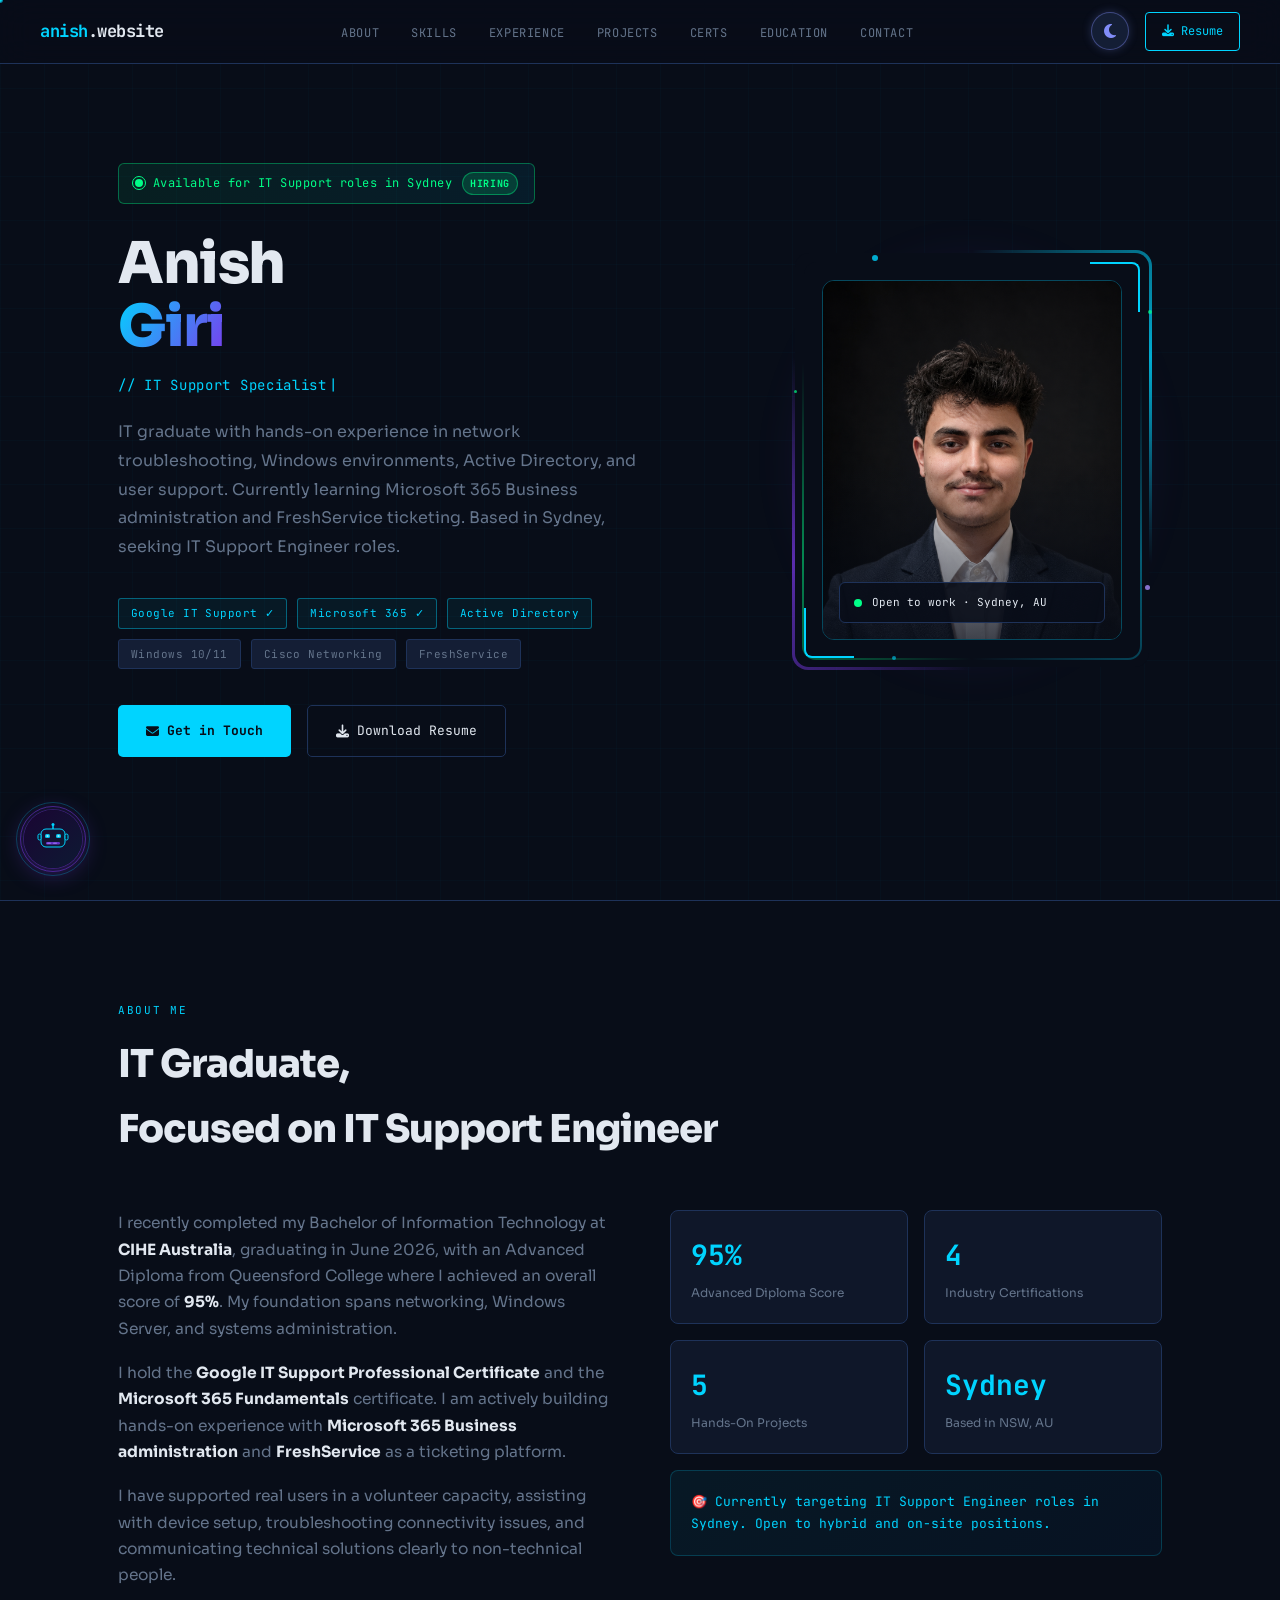
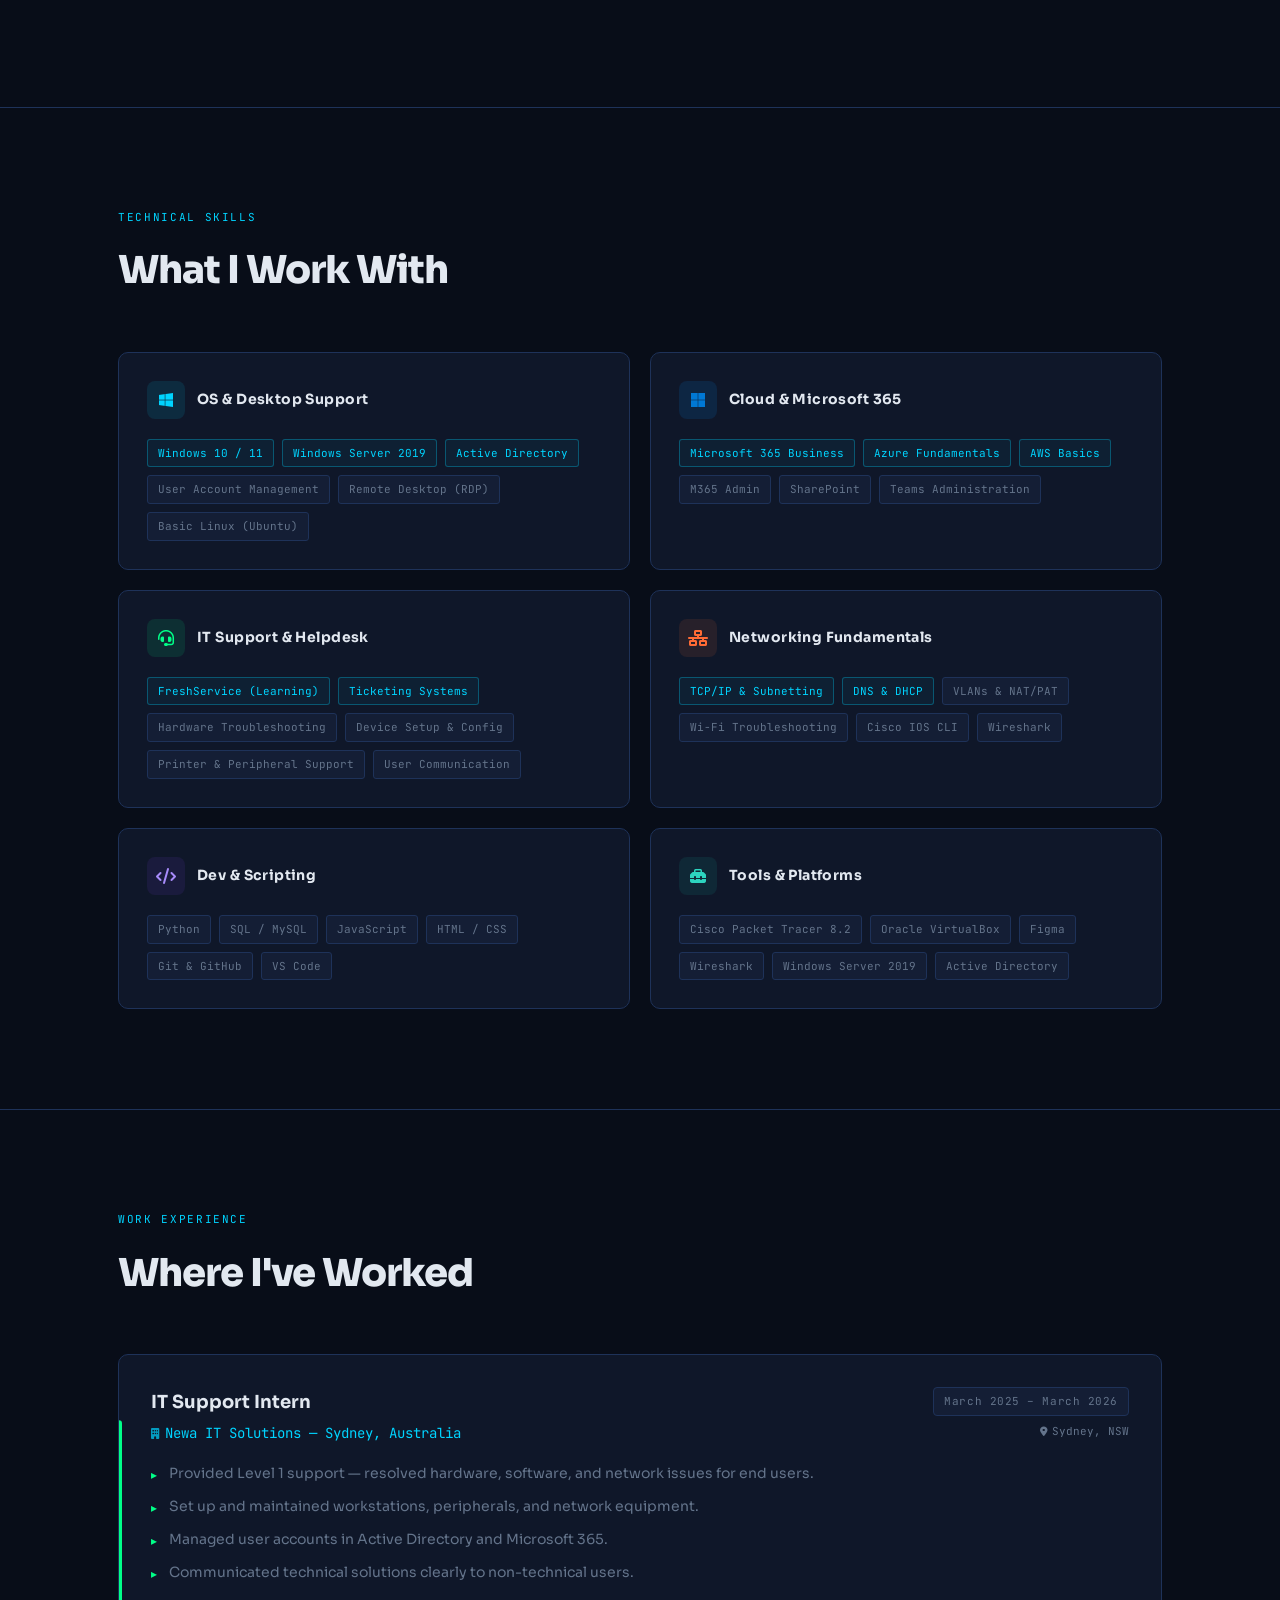
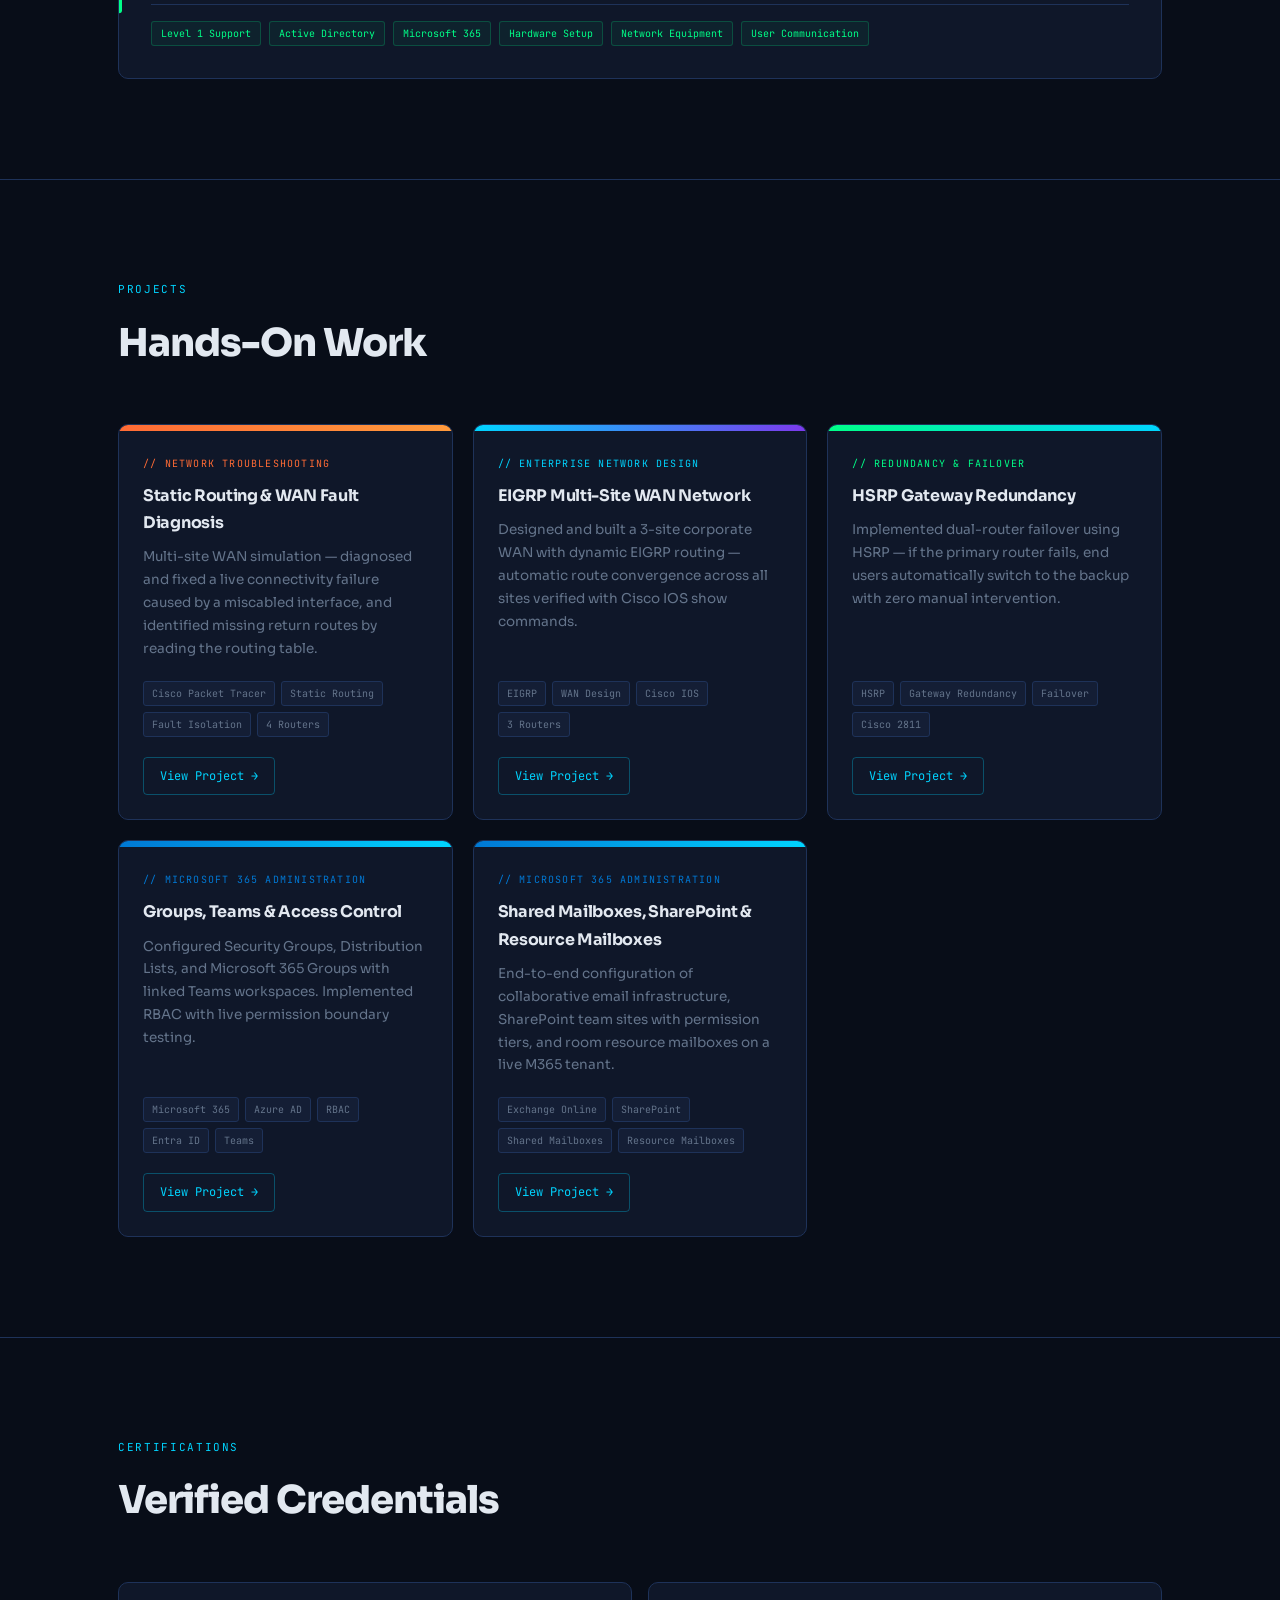
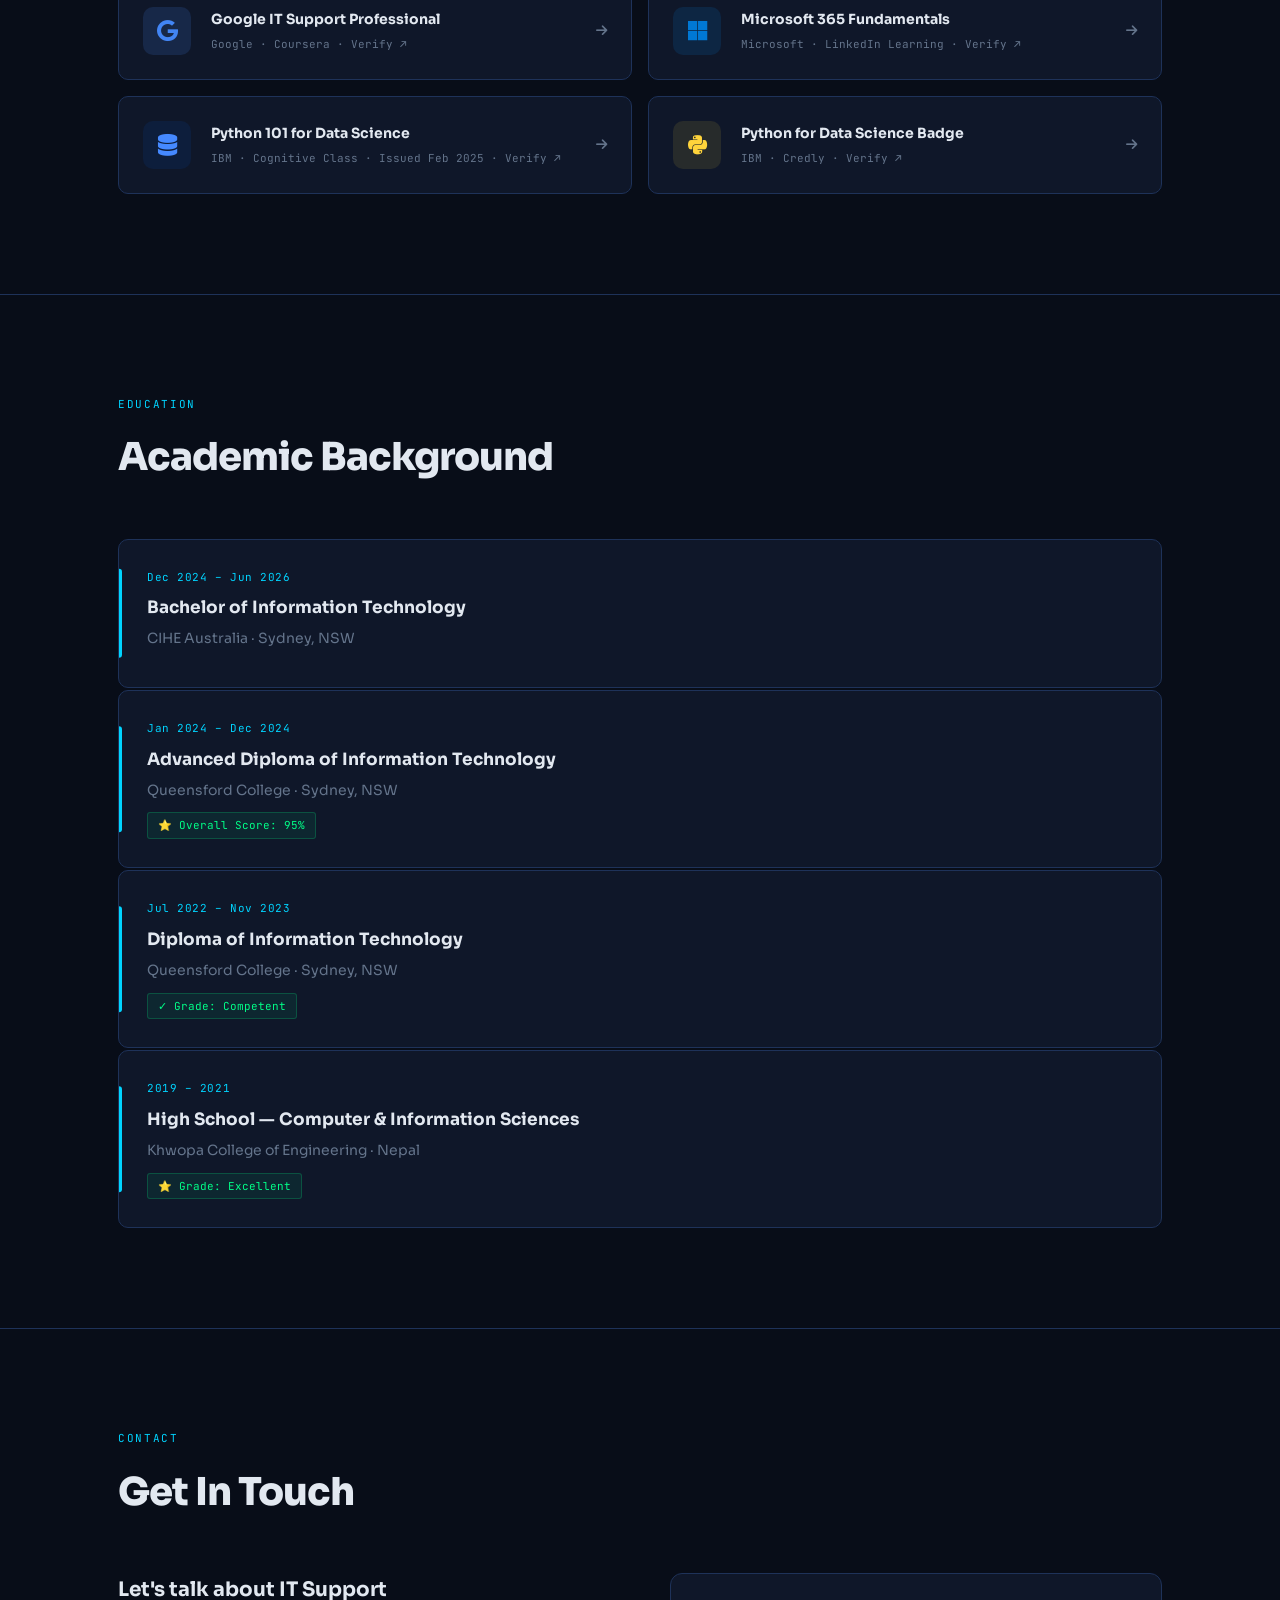
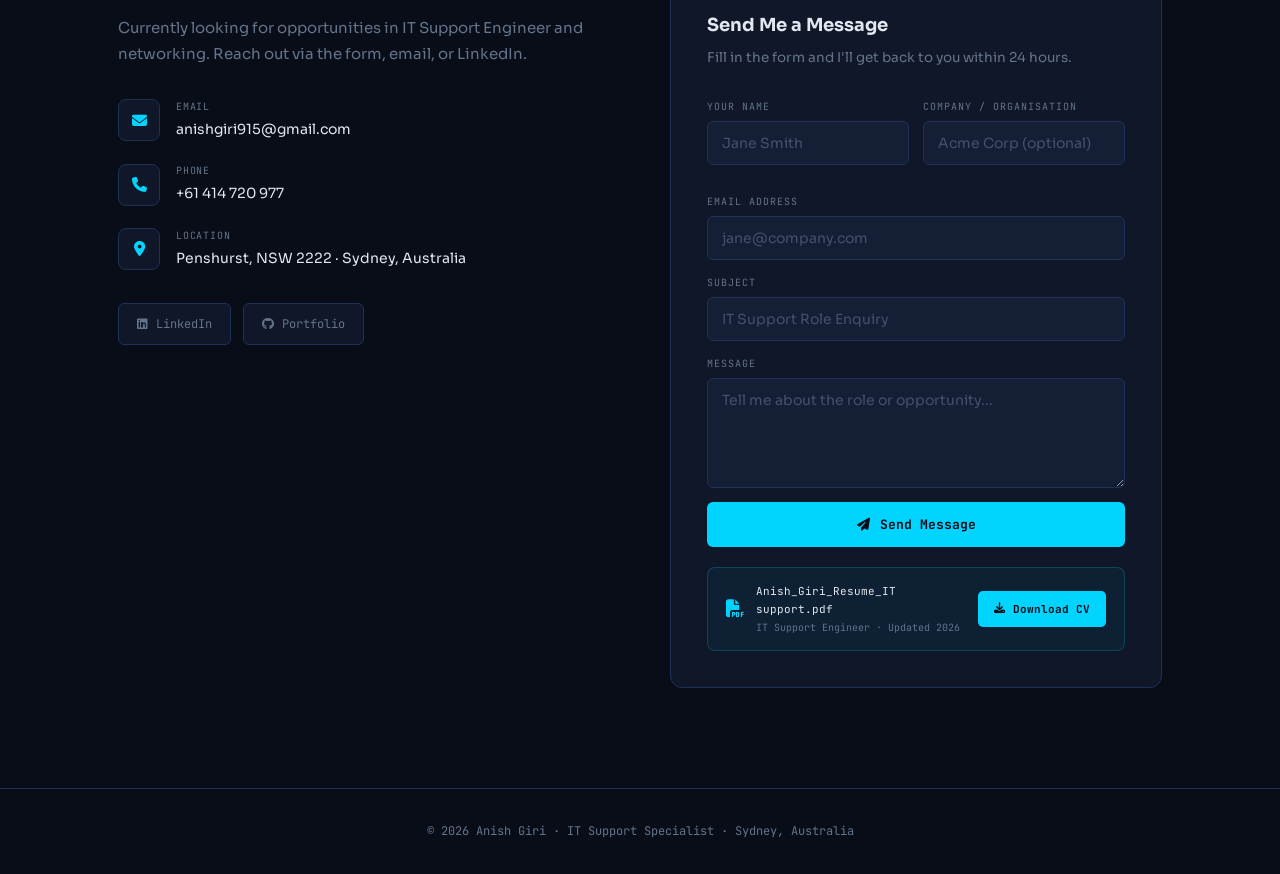
==== commit 7132df3a: "Update index.html" ====
--- a/index.html
+++ b/index.html
@@ -776,7 +776,7 @@
       <h2 class="section-title reveal">IT Graduate, <br>Focused on IT Support Engineer</h2>
       <div class="about-grid">
         <div class="about-text reveal-left">
-          <p>I am a final-year Bachelor of IT student at <strong>CIHE Australia</strong> (graduating June 2026), with an Advanced Diploma from Queensford College where I achieved an overall score of <strong>95%</strong>. My foundation spans networking, Windows Server, and systems administration.</p>
+          <p>I recently completed my Bachelor of Information Technology at <strong>CIHE Australia</strong>, graduating in June 2026, with an Advanced Diploma from Queensford College where I achieved an overall score of <strong>95%</strong>. My foundation spans networking, Windows Server, and systems administration.</p>
           <p>I hold the <strong>Google IT Support Professional Certificate</strong> and the <strong>Microsoft 365 Fundamentals</strong> certificate. I am actively building hands-on experience with <strong>Microsoft 365 Business administration</strong> and <strong>FreshService</strong> as a ticketing platform.</p>
           <p>I have supported real users in a volunteer capacity, assisting with device setup, troubleshooting connectivity issues, and communicating technical solutions clearly to non-technical people.</p>
         </div>
@@ -841,7 +841,7 @@
         <div class="project-card stagger-child"><div class="project-card-top green"></div><div class="project-body"><p class="project-cat green-label">// Redundancy &amp; Failover</p><h3 class="project-title">HSRP Gateway Redundancy</h3><p class="project-desc">Implemented dual-router failover using HSRP — if the primary router fails, end users automatically switch to the backup with zero manual intervention.</p><div class="project-tags"><span class="project-tag">HSRP</span><span class="project-tag">Gateway Redundancy</span><span class="project-tag">Failover</span><span class="project-tag">Cisco 2811</span></div><a href="hsrp-project.html" class="project-link">View Project →</a></div></div>
         <div class="project-card stagger-child"><div class="project-card-top ms"></div><div class="project-body"><p class="project-cat ms-label">// Microsoft 365 Administration</p><h3 class="project-title">Groups, Teams &amp; Access Control</h3><p class="project-desc">Configured Security Groups, Distribution Lists, and Microsoft 365 Groups with linked Teams workspaces. Implemented RBAC with live permission boundary testing.</p><div class="project-tags"><span class="project-tag">Microsoft 365</span><span class="project-tag">Azure AD</span><span class="project-tag">RBAC</span><span class="project-tag">Entra ID</span><span class="project-tag">Teams</span></div><a href="m365_portfolio_projects_3_4.html" class="project-link">View Project →</a></div></div>
         <div class="project-card stagger-child"><div class="project-card-top ms"></div><div class="project-body"><p class="project-cat ms-label">// Microsoft 365 Administration</p><h3 class="project-title">Shared Mailboxes, SharePoint &amp; Resource Mailboxes</h3><p class="project-desc">End-to-end configuration of collaborative email infrastructure, SharePoint team sites with permission tiers, and room resource mailboxes on a live M365 tenant.</p><div class="project-tags"><span class="project-tag">Exchange Online</span><span class="project-tag">SharePoint</span><span class="project-tag">Shared Mailboxes</span><span class="project-tag">Resource Mailboxes</span></div><a href="m365_portfolio_project_5_FINAL.html" class="project-link">View Project →</a></div></div>
-        <div class="project-card stagger-child"><div class="project-card-top coming"></div><div class="project-body"><p class="project-cat muted-label">// Coming Soon</p><h3 class="project-title">FreshService Helpdesk Simulation</h3><p class="project-desc">Ticketing system workflow simulation — incident creation, SLA management, ticket categorisation, escalation paths, and resolution documentation.</p><div class="project-tags"><span class="project-tag">FreshService</span><span class="project-tag">ITIL</span><span class="project-tag">Helpdesk</span></div><div class="project-coming"><i class="fa-solid fa-clock"></i> In Progress</div></div></div>
+
       </div>
     </div>
   </section>
@@ -866,7 +866,7 @@
       <p class="section-label reveal">Education</p>
       <h2 class="section-title reveal">Academic Background</h2>
       <div class="edu-list">
-        <div class="edu-item stagger-child"><p class="edu-meta">Dec 2024 – May 2026 (Expected)</p><p class="edu-degree">Bachelor of Information Technology</p><p class="edu-school">CIHE Australia · Sydney, NSW</p></div>
+        <div class="edu-item stagger-child"><p class="edu-meta">Dec 2024 – Jun 2026</p><p class="edu-degree">Bachelor of Information Technology</p><p class="edu-school">CIHE Australia · Sydney, NSW</p></div>
         <div class="edu-item stagger-child"><p class="edu-meta">Jan 2024 – Dec 2024</p><p class="edu-degree">Advanced Diploma of Information Technology</p><p class="edu-school">Queensford College · Sydney, NSW</p><span class="edu-score">⭐ Overall Score: 95%</span></div>
         <div class="edu-item stagger-child"><p class="edu-meta">Jul 2022 – Nov 2023</p><p class="edu-degree">Diploma of Information Technology</p><p class="edu-school">Queensford College · Sydney, NSW</p><span class="edu-score">✓ Grade: Competent</span></div>
         <div class="edu-item stagger-child"><p class="edu-meta">2019 – 2021</p><p class="edu-degree">High School — Computer &amp; Information Sciences</p><p class="edu-school">Khwopa College of Engineering · Nepal</p><span class="edu-score">⭐ Grade: Excellent</span></div>
@@ -1120,7 +1120,7 @@
 - Status: Actively looking for IT Support Engineer roles in Sydney. Open to hybrid and on-site.
 
 === EDUCATION ===
-- Bachelor of IT at CIHE Australia (graduating June 2026)
+- Bachelor of IT at CIHE Australia (graduated June 2026)
 - Advanced Diploma of IT from Queensford College — 95% overall score
 - Diploma of IT from Queensford College
 
@@ -1151,7 +1151,7 @@
 3. HSRP Gateway Redundancy — dual-router failover with zero manual intervention when primary fails
 4. M365 Groups, Teams & Access Control (RBAC) — Security Groups, Distribution Lists, M365 Groups with Teams workspaces, live permission boundary testing on real M365 tenant
 5. Shared Mailboxes, SharePoint & Resource Mailboxes — end-to-end email infrastructure, SharePoint team sites with permission tiers, room mailboxes on a live tenant
-6. FreshService Helpdesk Simulation — in progress (ITIL, SLA management, incident escalation)
+
 
 === HOBBIES & PERSONAL INTERESTS ===
 - Loves playing football and going to the gym regularly
@@ -1231,57 +1231,21 @@
       try {
         const response = await fetch('https://anishchat.anishhgirii.workers.dev', {
           method: 'POST',
-          headers: {
-            'Content-Type': 'application/json',
-          },
+          headers: { 'Content-Type': 'application/json' },
           body: JSON.stringify({
             system: ANISH_SYSTEM_PROMPT,
             messages: chatHistory
           })
         });
 
-        if (!response.ok) {
-          const errData = await response.json();
-          throw new Error(errData?.error?.message || 'API request failed');
-        }
+        if (!response.ok) throw new Error('API request failed');
+
+        const data = await response.json();
+        const fullReply = data.text || "Sorry, I couldn't get a response right now. You can reach Anish directly at anishgiri915@gmail.com.";
 
         removeTyping();
-
-        // Create streaming bubble
-        const d = document.createElement('div');
-        d.className = 'chat-msg bot';
-        const b = document.createElement('div');
-        b.className = 'chat-bubble';
-        b.textContent = '';
-        d.appendChild(b);
-        msgs.appendChild(d);
-        msgs.scrollTop = msgs.scrollHeight;
-
-        const reader = response.body.getReader();
-        const decoder = new TextDecoder();
-        let fullReply = '';
-
-        while (true) {
-          const { done, value } = await reader.read();
-          if (done) break;
-          const chunk = decoder.decode(value, { stream: true });
-          const lines = chunk.split('\n');
-          for (const line of lines) {
-            if (!line.startsWith('data: ')) continue;
-            const data = line.slice(6).trim();
-            if (data === '[DONE]') break;
-            try {
-              const json = JSON.parse(data);
-              if (json.type === 'content_block_delta' && json.delta?.type === 'text_delta') {
-                fullReply += json.delta.text;
-                b.textContent = fullReply;
-                msgs.scrollTop = msgs.scrollHeight;
-              }
-            } catch {}
-          }
-        }
-
-        chatHistory.push({ role: 'assistant', content: fullReply || "Sorry, I couldn't get a response right now. You can reach Anish directly at anishgiri915@gmail.com." });
+        addMsg(fullReply, 'bot');
+        chatHistory.push({ role: 'assistant', content: fullReply });
 
       } catch (err) {
         removeTyping();
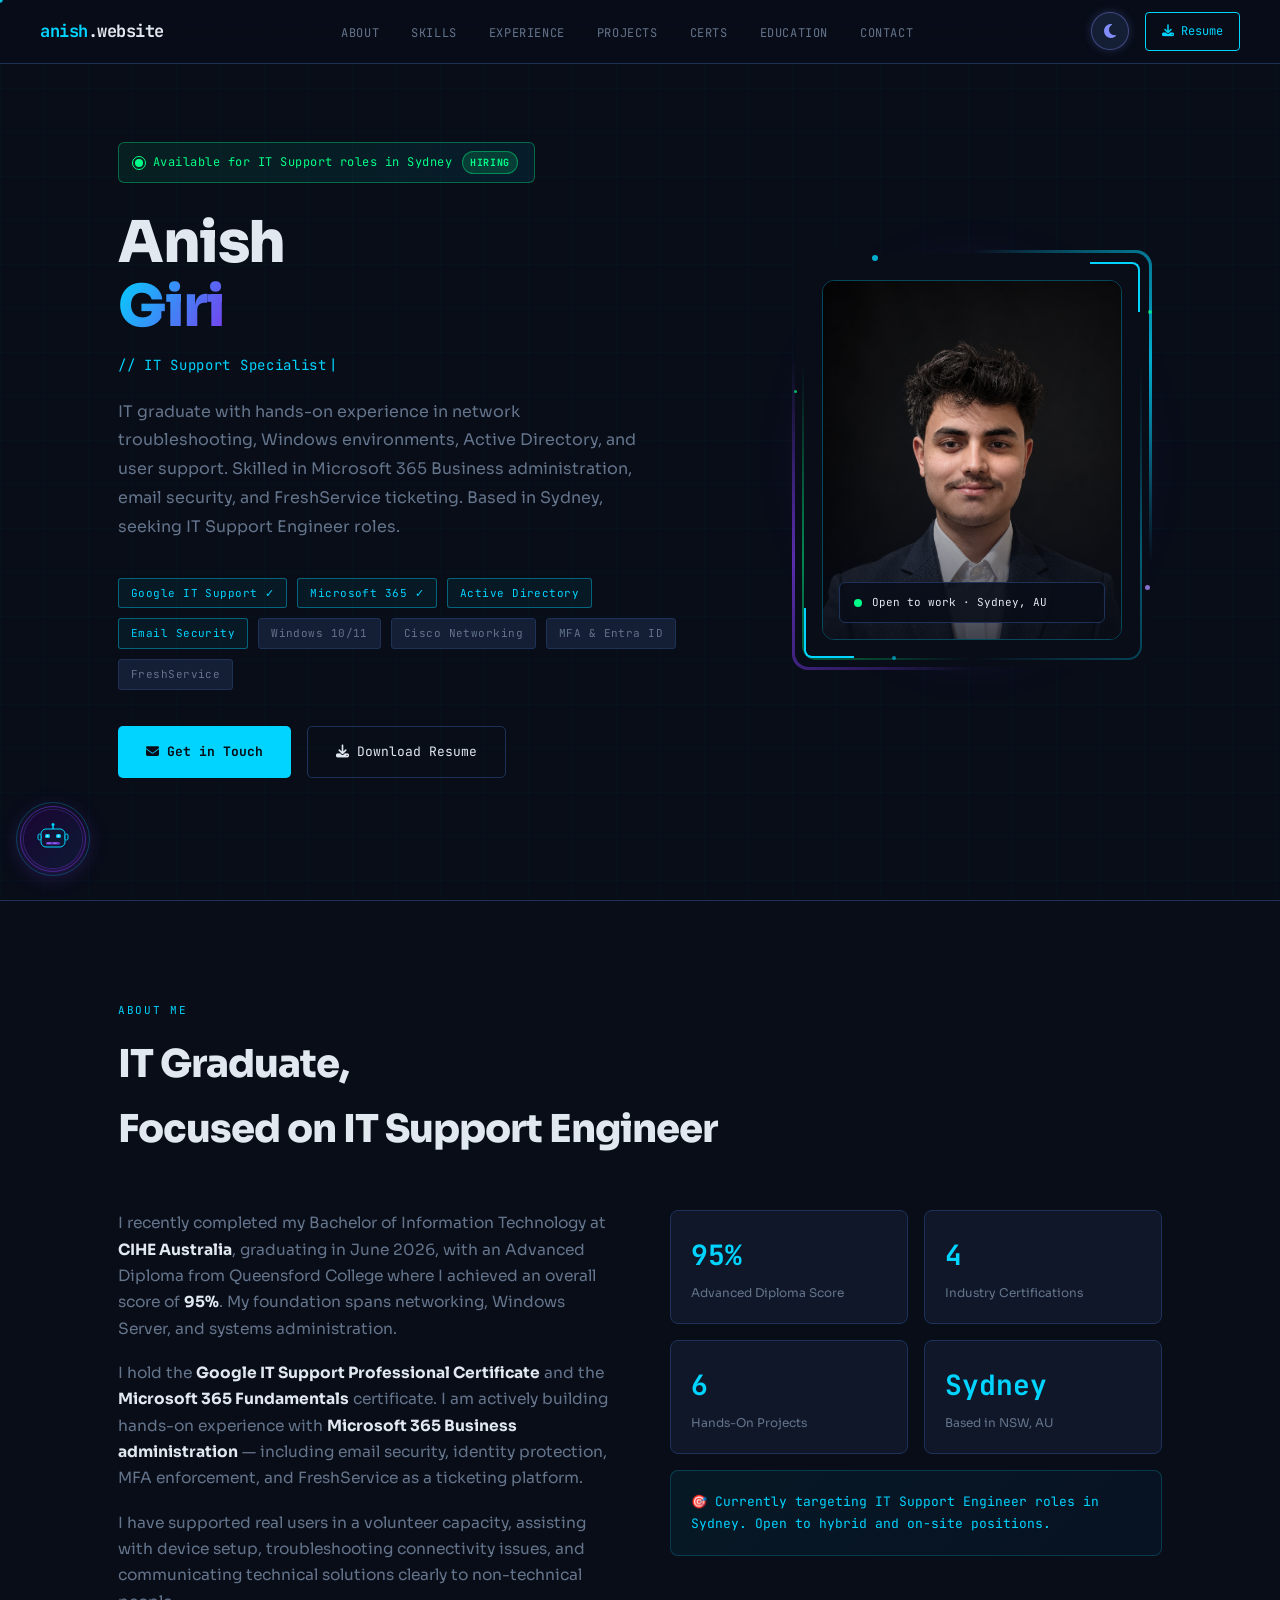
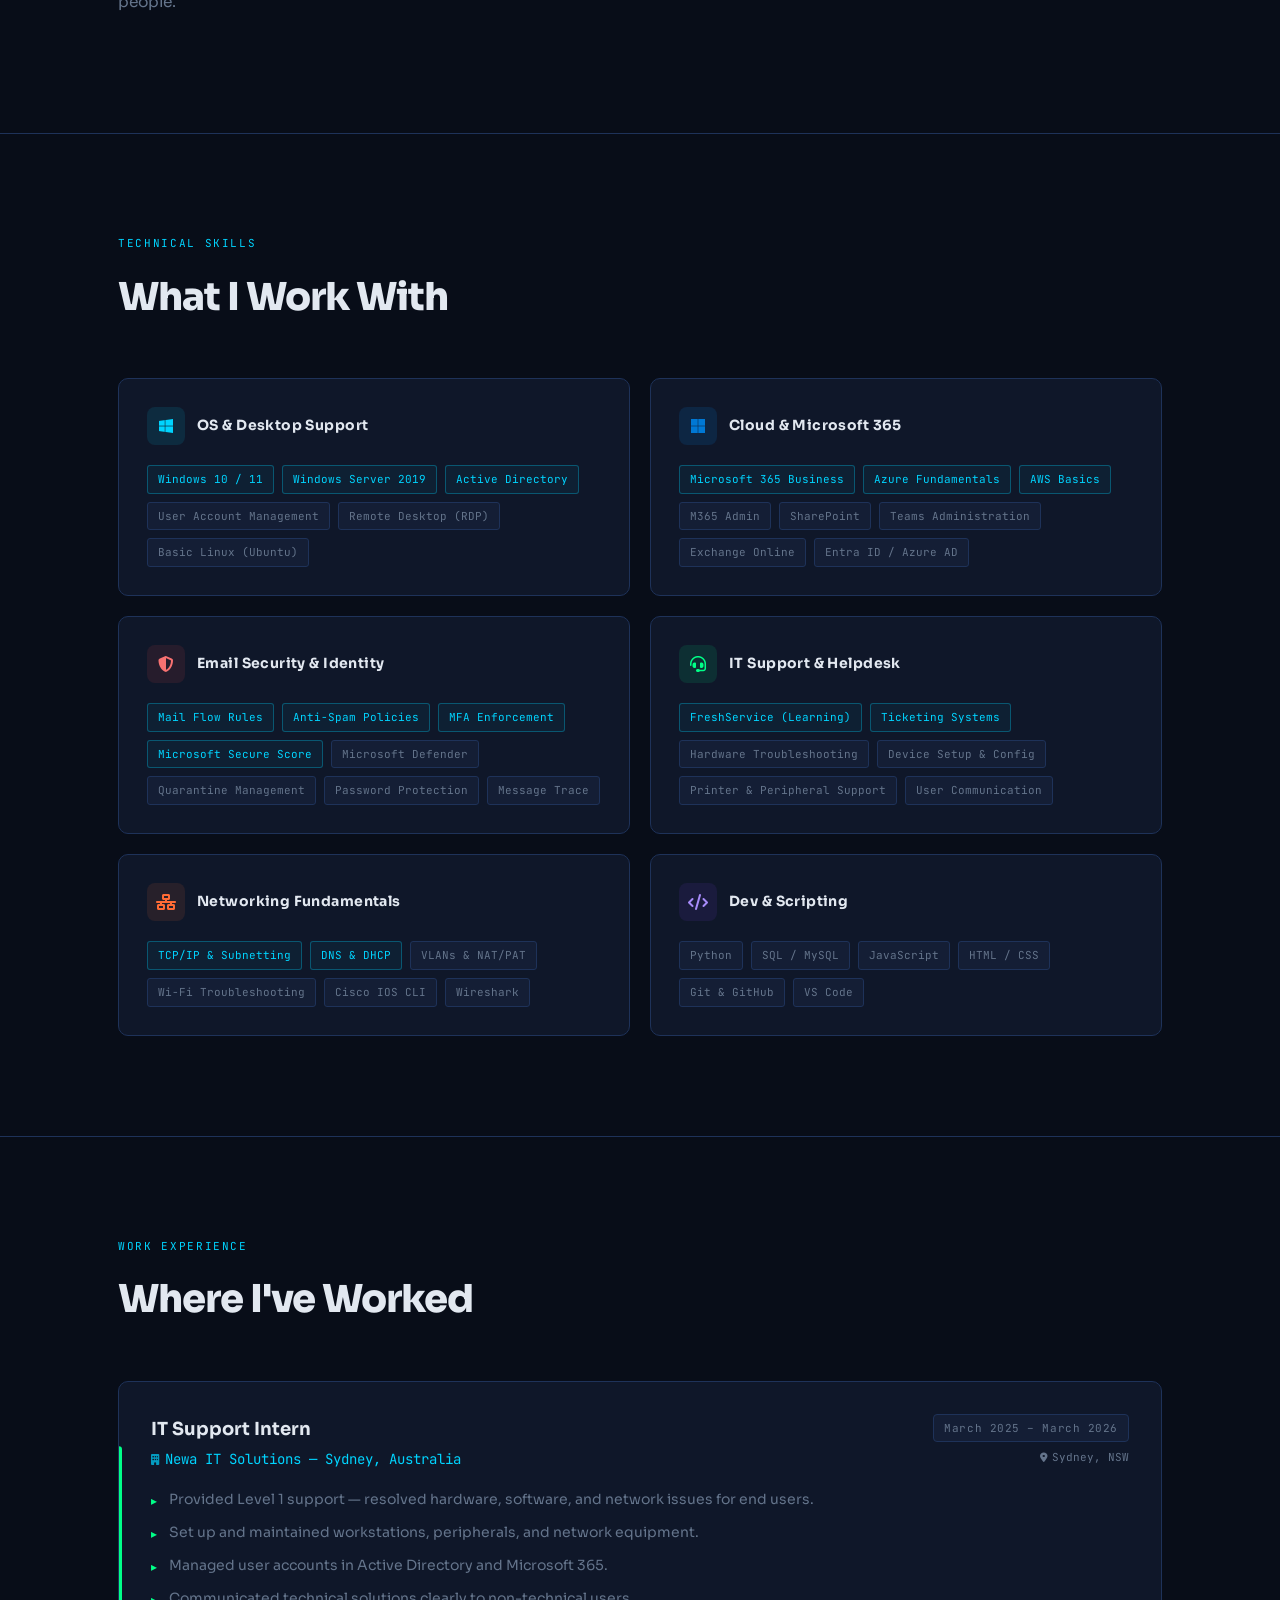
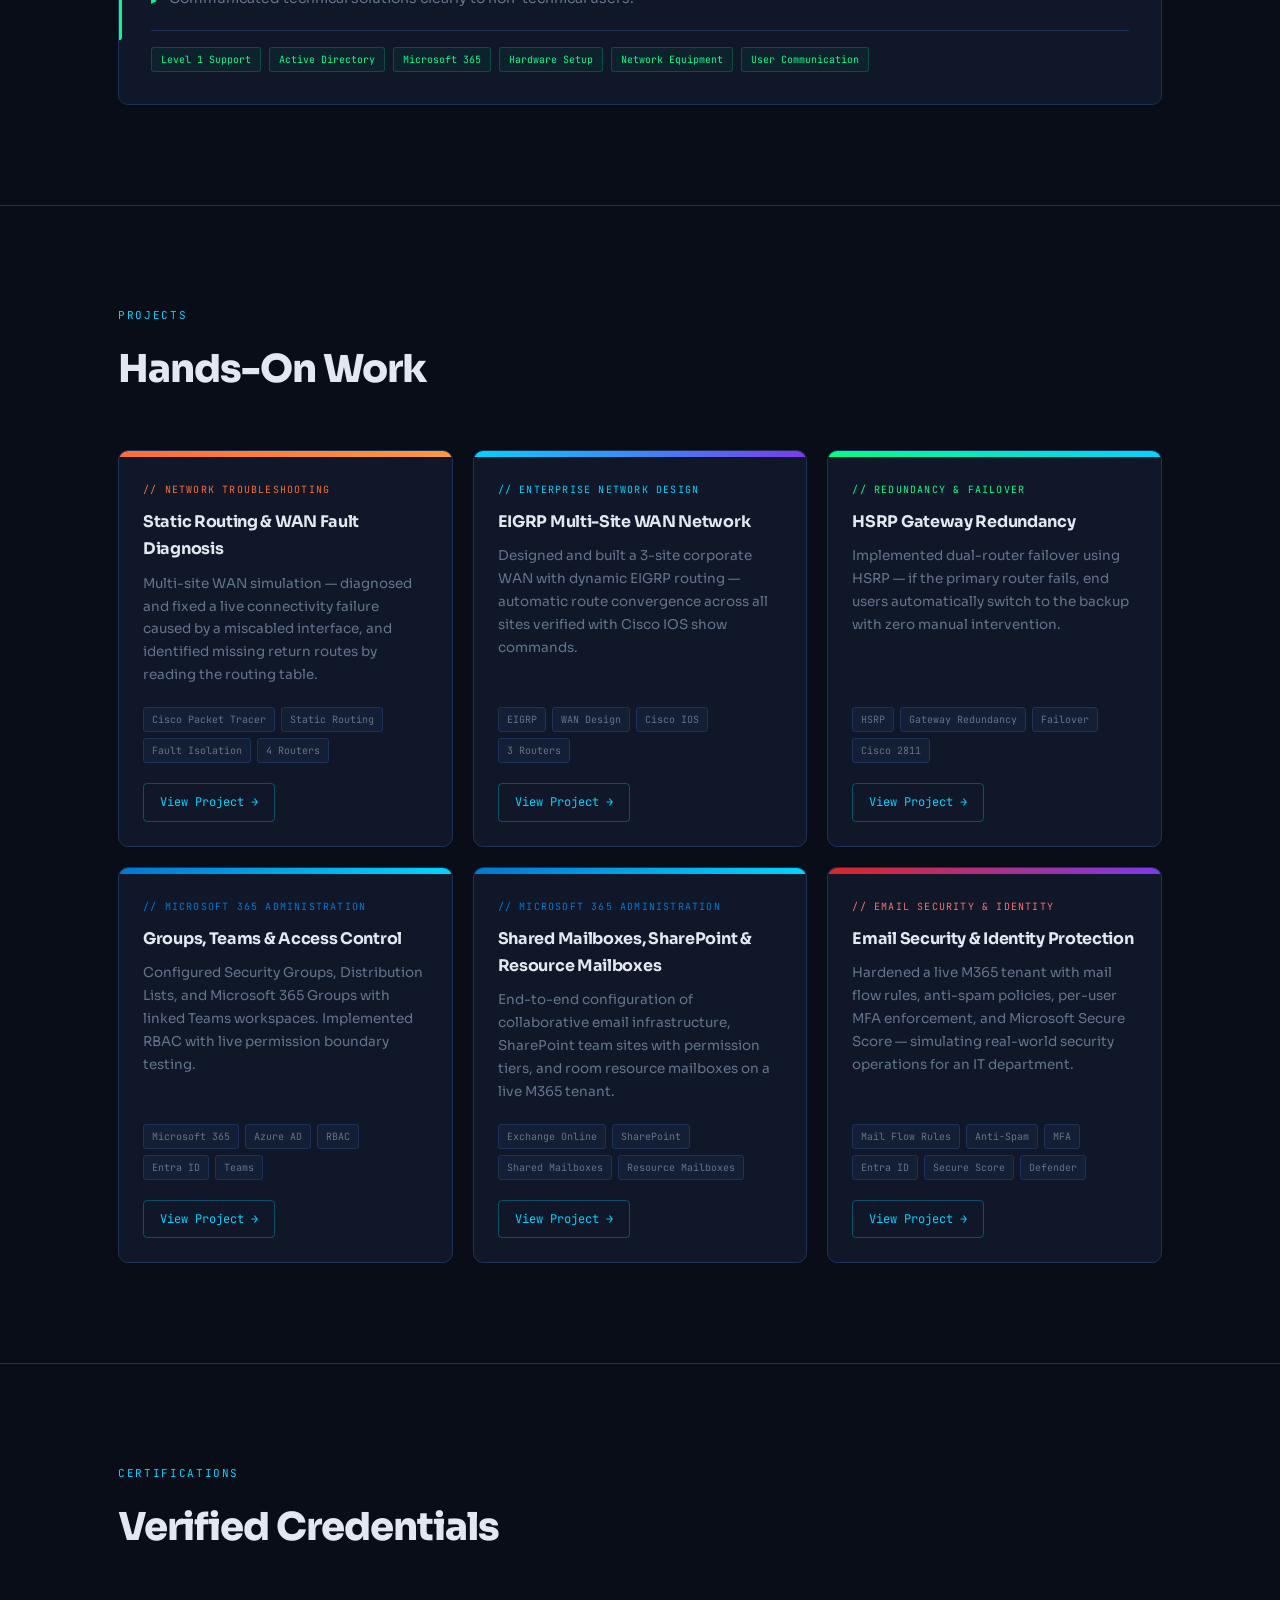
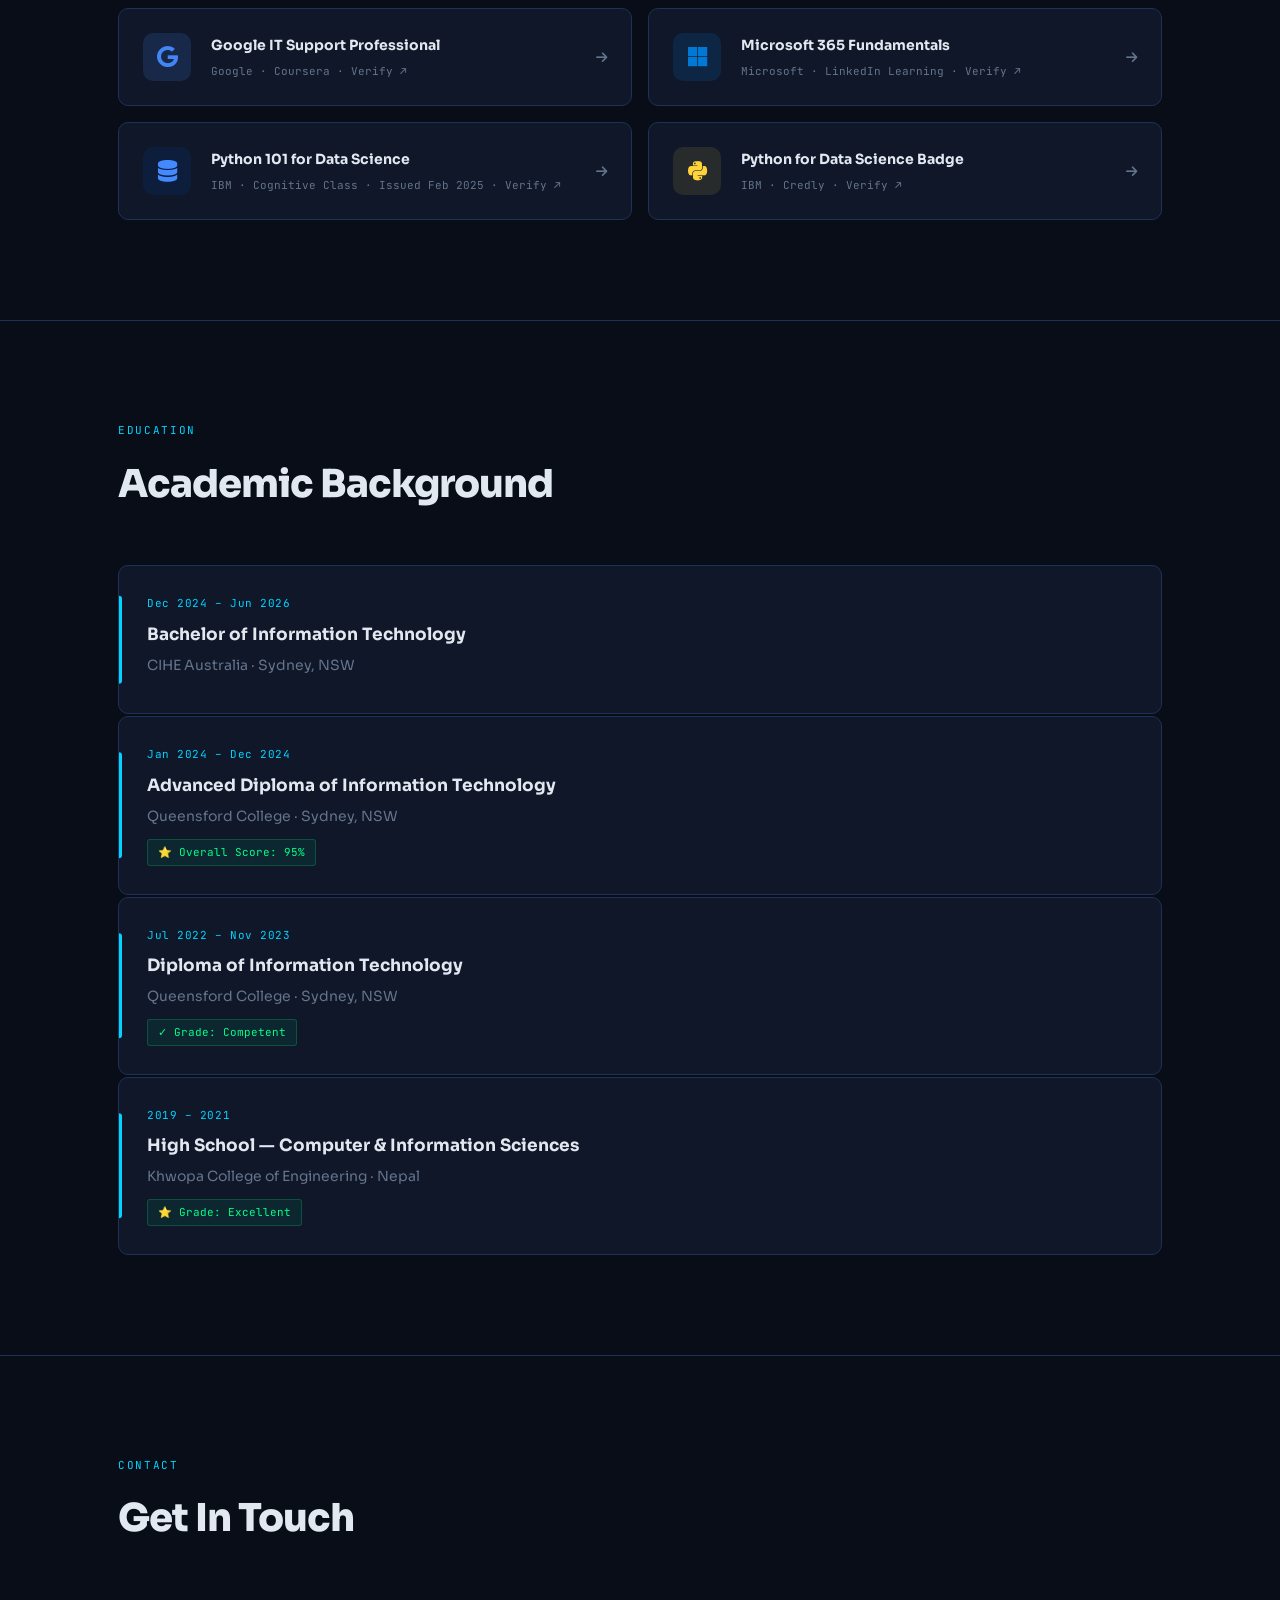
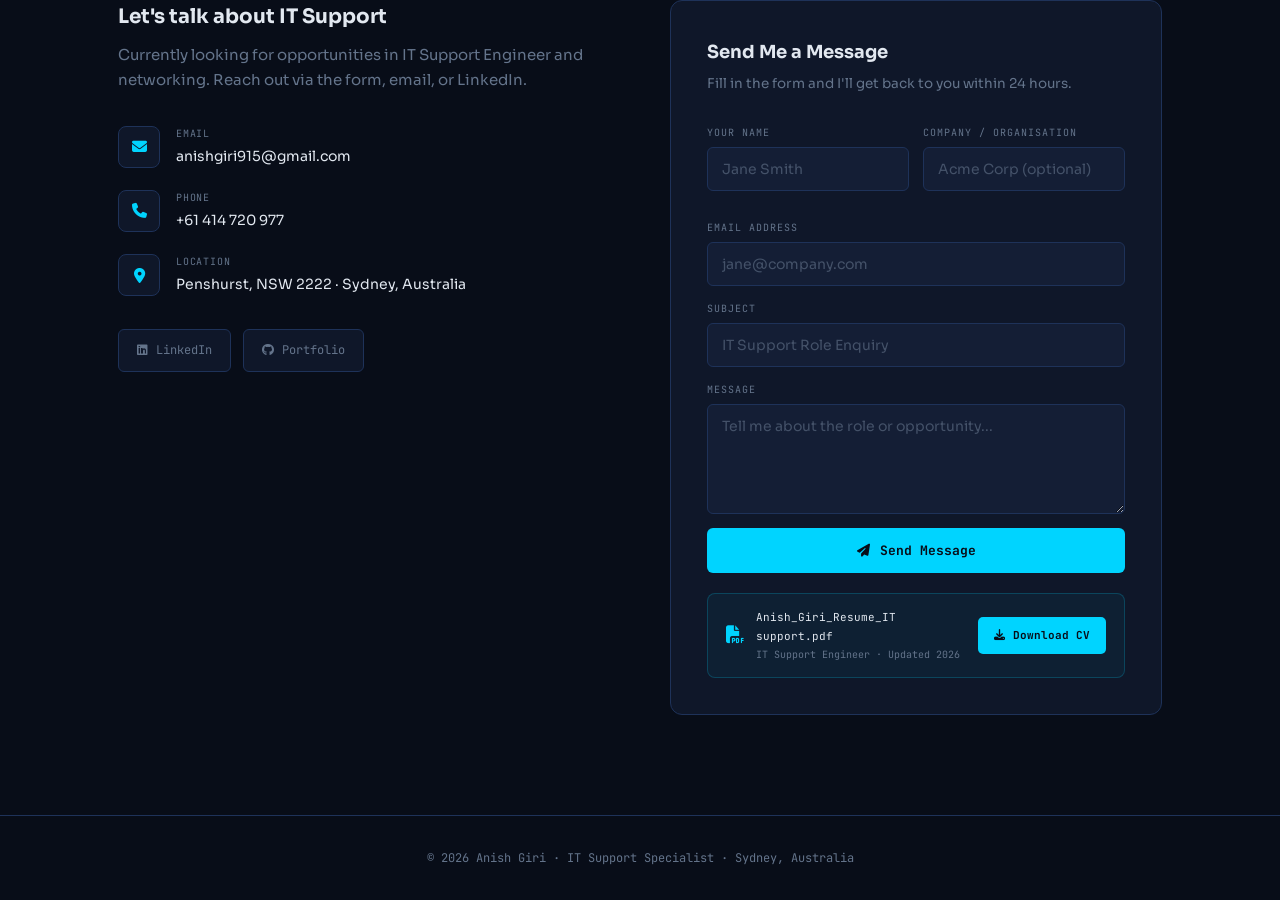
==== commit cf216c12: "Update index.html" ====
--- a/index.html
+++ b/index.html
@@ -30,43 +30,17 @@
 
     /* ===== THEME TOGGLE ICON BUTTON ===== */
     .theme-icon-btn {
-      width: 38px;
-      height: 38px;
-      border-radius: 50%;
-      border: 1.5px solid var(--border);
-      background: var(--surface2);
-      cursor: pointer;
-      display: flex;
-      align-items: center;
-      justify-content: center;
-      font-size: 16px;
-      transition: background 0.3s, border-color 0.3s, transform 0.2s, box-shadow 0.3s;
-      flex-shrink: 0;
-      outline: none;
-    }
-    .theme-icon-btn:hover {
-      transform: rotate(20deg) scale(1.1);
-    }
-    /* Moon shown in dark mode */
-    [data-theme="dark"] .theme-icon-btn {
-      color: #818cf8;
-      border-color: rgba(129,140,248,0.4);
-      box-shadow: 0 0 10px rgba(129,140,248,0.25);
-    }
-    [data-theme="dark"] .theme-icon-btn:hover {
-      background: rgba(129,140,248,0.12);
-      border-color: #818cf8;
-    }
-    /* Sun shown in light mode */
-    [data-theme="light"] .theme-icon-btn {
-      color: #f59e0b;
-      border-color: rgba(245,158,11,0.4);
-      box-shadow: 0 0 10px rgba(245,158,11,0.25);
-    }
-    [data-theme="light"] .theme-icon-btn:hover {
-      background: rgba(245,158,11,0.1);
-      border-color: #f59e0b;
-    }
+      width: 38px; height: 38px; border-radius: 50%;
+      border: 1.5px solid var(--border); background: var(--surface2);
+      cursor: pointer; display: flex; align-items: center; justify-content: center;
+      font-size: 16px; transition: background 0.3s, border-color 0.3s, transform 0.2s, box-shadow 0.3s;
+      flex-shrink: 0; outline: none;
+    }
+    .theme-icon-btn:hover { transform: rotate(20deg) scale(1.1); }
+    [data-theme="dark"] .theme-icon-btn { color: #818cf8; border-color: rgba(129,140,248,0.4); box-shadow: 0 0 10px rgba(129,140,248,0.25); }
+    [data-theme="dark"] .theme-icon-btn:hover { background: rgba(129,140,248,0.12); border-color: #818cf8; }
+    [data-theme="light"] .theme-icon-btn { color: #f59e0b; border-color: rgba(245,158,11,0.4); box-shadow: 0 0 10px rgba(245,158,11,0.25); }
+    [data-theme="light"] .theme-icon-btn:hover { background: rgba(245,158,11,0.1); border-color: #f59e0b; }
     .theme-icon-btn .icon-moon { display: block; }
     .theme-icon-btn .icon-sun  { display: none; }
     [data-theme="light"] .theme-icon-btn .icon-moon { display: none; }
@@ -87,74 +61,26 @@
     .hero{min-height:100vh;display:flex;align-items:center;padding:100px 0 80px;}
     .hero-inner{display:grid;grid-template-columns:1fr 380px;gap:80px;align-items:center;}
 
-    /* AVAILABLE BADGE - highlighted */
+    /* AVAILABLE BADGE */
     .hero-badge {
-      display: inline-flex;
-      align-items: center;
-      gap: 10px;
-      font-family: 'JetBrains Mono', monospace;
-      font-size: 12px;
-      padding: 8px 16px;
-      border-radius: 6px;
-      margin-bottom: 28px;
-      position: relative;
-      overflow: hidden;
+      display: inline-flex; align-items: center; gap: 10px;
+      font-family: 'JetBrains Mono', monospace; font-size: 12px;
+      padding: 8px 16px; border-radius: 6px; margin-bottom: 28px;
+      position: relative; overflow: hidden;
       background: linear-gradient(90deg, rgba(0,255,136,0.08), rgba(0,212,255,0.08));
-      border: 1px solid rgba(0,255,136,0.35);
-      color: var(--green);
+      border: 1px solid rgba(0,255,136,0.35); color: var(--green);
       animation: badge-shimmer 3s ease-in-out infinite;
     }
-    [data-theme="light"] .hero-badge {
-      background: linear-gradient(90deg, rgba(0,170,85,0.08), rgba(0,102,204,0.08));
-      border-color: rgba(0,170,85,0.4);
-    }
-    .hero-badge::before {
-      content: '';
-      position: absolute;
-      top: 0; left: -100%;
-      width: 60%;
-      height: 100%;
-      background: linear-gradient(90deg, transparent, rgba(0,255,136,0.15), transparent);
-      animation: badge-sweep 3s ease-in-out infinite;
-    }
+    [data-theme="light"] .hero-badge { background: linear-gradient(90deg, rgba(0,170,85,0.08), rgba(0,102,204,0.08)); border-color: rgba(0,170,85,0.4); }
+    .hero-badge::before { content: ''; position: absolute; top: 0; left: -100%; width: 60%; height: 100%; background: linear-gradient(90deg, transparent, rgba(0,255,136,0.15), transparent); animation: badge-sweep 3s ease-in-out infinite; }
     @keyframes badge-sweep { 0%{left:-60%;} 100%{left:160%;} }
-    @keyframes badge-shimmer {
-      0%,100%{box-shadow:0 0 0 rgba(0,255,136,0);border-color:rgba(0,255,136,0.35);}
-      50%{box-shadow:0 0 16px rgba(0,255,136,0.25);border-color:rgba(0,255,136,0.7);}
-    }
-    .badge-dot {
-      width: 8px; height: 8px;
-      background: var(--green);
-      border-radius: 50%;
-      flex-shrink: 0;
-      position: relative;
-      animation: pulse 2s infinite;
-    }
-    .badge-dot::after {
-      content: '';
-      position: absolute;
-      inset: -3px;
-      border-radius: 50%;
-      border: 1.5px solid var(--green);
-      animation: ripple-dot 2s ease-out infinite;
-    }
-    @keyframes ripple-dot {
-      0%{transform:scale(1);opacity:0.8;}
-      100%{transform:scale(2.5);opacity:0;}
-    }
+    @keyframes badge-shimmer { 0%,100%{box-shadow:0 0 0 rgba(0,255,136,0);border-color:rgba(0,255,136,0.35);} 50%{box-shadow:0 0 16px rgba(0,255,136,0.25);border-color:rgba(0,255,136,0.7);} }
+    .badge-dot { width: 8px; height: 8px; background: var(--green); border-radius: 50%; flex-shrink: 0; position: relative; animation: pulse 2s infinite; }
+    .badge-dot::after { content: ''; position: absolute; inset: -3px; border-radius: 50%; border: 1.5px solid var(--green); animation: ripple-dot 2s ease-out infinite; }
+    @keyframes ripple-dot { 0%{transform:scale(1);opacity:0.8;} 100%{transform:scale(2.5);opacity:0;} }
     @keyframes pulse{0%,100%{opacity:1;}50%{opacity:0.4;}}
     .badge-text { position: relative; z-index: 1; letter-spacing: 0.04em; }
-    .badge-tag {
-      background: rgba(0,255,136,0.15);
-      border: 1px solid rgba(0,255,136,0.4);
-      color: var(--green);
-      font-size: 10px;
-      padding: 2px 7px;
-      border-radius: 20px;
-      letter-spacing: 0.06em;
-      text-transform: uppercase;
-      font-weight: 700;
-    }
+    .badge-tag { background: rgba(0,255,136,0.15); border: 1px solid rgba(0,255,136,0.4); color: var(--green); font-size: 10px; padding: 2px 7px; border-radius: 20px; letter-spacing: 0.06em; text-transform: uppercase; font-weight: 700; }
 
     .hero h1{font-size:clamp(2.2rem,5vw,3.6rem);font-weight:800;line-height:1.1;letter-spacing:-1.5px;margin-bottom:16px;}
     .hero h1 span{background:linear-gradient(120deg,var(--accent),#7c3aed);-webkit-background-clip:text;-webkit-text-fill-color:transparent;background-clip:text;}
@@ -173,89 +99,20 @@
     /* ===== PHOTO GLOW ===== */
     .hero-photo-wrap{position:relative;display:flex;justify-content:center;}
     .hero-photo-outer{position:relative;width:320px;height:380px;display:flex;align-items:center;justify-content:center;}
-
-    .photo-glow-base {
-      position: absolute;
-      inset: -30px;
-      border-radius: 20px;
-      background: radial-gradient(ellipse at 50% 50%,
-        rgba(0,212,255,0.25) 0%,
-        rgba(124,58,237,0.2) 40%,
-        transparent 70%);
-      animation: glow-breathe 4s ease-in-out infinite;
-      filter: blur(20px);
-    }
-    @keyframes glow-breathe {
-      0%,100%{transform:scale(1);opacity:0.8;}
-      50%{transform:scale(1.08);opacity:1;}
-    }
-    .photo-orbit {
-      position: absolute;
-      inset: -20px;
-      border-radius: 16px;
-      overflow: hidden;
-    }
-    .photo-orbit::before {
-      content: '';
-      position: absolute;
-      inset: -50%;
-      background: conic-gradient(from 0deg,
-        transparent 0deg,
-        rgba(0,212,255,0.8) 60deg,
-        transparent 120deg,
-        transparent 180deg,
-        rgba(124,58,237,0.7) 240deg,
-        transparent 300deg,
-        transparent 360deg);
-      animation: orbit-spin 3s linear infinite;
-    }
-    .photo-orbit::after {
-      content: '';
-      position: absolute;
-      inset: 3px;
-      border-radius: 14px;
-      background: var(--bg);
-    }
+    .photo-glow-base { position: absolute; inset: -30px; border-radius: 20px; background: radial-gradient(ellipse at 50% 50%, rgba(0,212,255,0.25) 0%, rgba(124,58,237,0.2) 40%, transparent 70%); animation: glow-breathe 4s ease-in-out infinite; filter: blur(20px); }
+    @keyframes glow-breathe { 0%,100%{transform:scale(1);opacity:0.8;} 50%{transform:scale(1.08);opacity:1;} }
+    .photo-orbit { position: absolute; inset: -20px; border-radius: 16px; overflow: hidden; }
+    .photo-orbit::before { content: ''; position: absolute; inset: -50%; background: conic-gradient(from 0deg, transparent 0deg, rgba(0,212,255,0.8) 60deg, transparent 120deg, transparent 180deg, rgba(124,58,237,0.7) 240deg, transparent 300deg, transparent 360deg); animation: orbit-spin 3s linear infinite; }
+    .photo-orbit::after { content: ''; position: absolute; inset: 3px; border-radius: 14px; background: var(--bg); }
     @keyframes orbit-spin { from{transform:rotate(0deg);} to{transform:rotate(360deg);} }
     [data-theme="light"] .photo-orbit::after { background: var(--bg); }
-
-    .photo-orbit-2 {
-      position: absolute;
-      inset: -10px;
-      border-radius: 14px;
-      overflow: hidden;
-    }
-    .photo-orbit-2::before {
-      content: '';
-      position: absolute;
-      inset: -50%;
-      background: conic-gradient(from 180deg,
-        transparent 0deg,
-        rgba(0,255,136,0.5) 60deg,
-        transparent 120deg,
-        transparent 240deg,
-        rgba(0,212,255,0.4) 300deg,
-        transparent 360deg);
-      animation: orbit-spin 5s linear infinite reverse;
-    }
-    .photo-orbit-2::after {
-      content: '';
-      position: absolute;
-      inset: 2px;
-      border-radius: 12px;
-      background: var(--bg);
-    }
+    .photo-orbit-2 { position: absolute; inset: -10px; border-radius: 14px; overflow: hidden; }
+    .photo-orbit-2::before { content: ''; position: absolute; inset: -50%; background: conic-gradient(from 180deg, transparent 0deg, rgba(0,255,136,0.5) 60deg, transparent 120deg, transparent 240deg, rgba(0,212,255,0.4) 300deg, transparent 360deg); animation: orbit-spin 5s linear infinite reverse; }
+    .photo-orbit-2::after { content: ''; position: absolute; inset: 2px; border-radius: 12px; background: var(--bg); }
     .photo-corner-tl { position:absolute;top:-8px;right:-8px;width:50px;height:50px;border-top:2px solid var(--accent);border-right:2px solid var(--accent);border-radius:0 8px 0 0;z-index:4;animation:corner-blink 3s ease-in-out infinite; }
     .photo-corner-bl { position:absolute;bottom:-8px;left:-8px;width:50px;height:50px;border-bottom:2px solid var(--accent);border-left:2px solid var(--accent);border-radius:0 0 0 8px;z-index:4;animation:corner-blink 3s ease-in-out infinite 1.5s; }
     @keyframes corner-blink{0%,100%{opacity:1;}50%{opacity:0.4;}}
-
-    /* Floating particles around photo */
-    .photo-particle {
-      position: absolute;
-      border-radius: 50%;
-      pointer-events: none;
-      z-index: 5;
-    }
+    .photo-particle { position: absolute; border-radius: 50%; pointer-events: none; z-index: 5; }
     .pp1{width:6px;height:6px;background:var(--accent);top:-15px;left:60px;animation:float-p1 4s ease-in-out infinite;opacity:0.8;}
     .pp2{width:4px;height:4px;background:var(--green);top:40px;right:-20px;animation:float-p2 3.5s ease-in-out infinite 0.5s;opacity:0.7;}
     .pp3{width:5px;height:5px;background:#a78bfa;bottom:60px;right:-18px;animation:float-p1 5s ease-in-out infinite 1s;opacity:0.8;}
@@ -263,7 +120,6 @@
     .pp5{width:3px;height:3px;background:var(--green);top:120px;left:-18px;animation:float-p1 4.5s ease-in-out infinite 1.5s;opacity:0.7;}
     @keyframes float-p1{0%,100%{transform:translateY(0) scale(1);}50%{transform:translateY(-12px) scale(1.3);}}
     @keyframes float-p2{0%,100%{transform:translateX(0) scale(1);}50%{transform:translateX(10px) scale(1.2);}}
-
     .hero-photo-card{position:relative;width:300px;height:360px;border-radius:12px;overflow:hidden;border:1px solid rgba(0,212,255,0.3);z-index:3;}
     .hero-photo-card img{width:100%;height:100%;object-fit:cover;object-position:top center;filter:saturate(0.9);}
     .hero-photo-card::after{content:'';position:absolute;inset:0;background:linear-gradient(to top,rgba(8,13,24,0.75) 0%,transparent 50%);}
@@ -275,7 +131,6 @@
     /* ===== SECTION ===== */
     .section{padding:100px 0;border-top:1px solid var(--border);transition:border-color var(--transition);}
     .section-label{font-family:'JetBrains Mono',monospace;font-size:11px;color:var(--accent);letter-spacing:0.15em;text-transform:uppercase;margin-bottom:12px;}
-    .section-label::before{content:'';}
     .section-title{font-size:clamp(1.8rem,3vw,2.4rem);font-weight:800;letter-spacing:-1px;margin-bottom:48px;}
 
     /* ===== SCROLL ANIMATIONS ===== */
@@ -314,6 +169,7 @@
     .skill-icon.purple{background:rgba(124,58,237,0.1);color:#a78bfa;}
     .skill-icon.teal{background:rgba(20,184,166,0.1);color:#2dd4bf;}
     .skill-icon.ms{background:rgba(0,120,212,0.15);color:#0078d4;}
+    .skill-icon.red{background:rgba(239,68,68,0.1);color:#f87171;}
     .skill-card h3{font-size:14px;font-weight:700;letter-spacing:0.03em;}
     .skill-tags{display:flex;flex-wrap:wrap;gap:8px;}
     .skill-tag{font-family:'JetBrains Mono',monospace;font-size:11px;padding:4px 10px;border-radius:3px;background:var(--surface2);border:1px solid var(--border);color:var(--muted);transition:background var(--transition);}
@@ -328,10 +184,11 @@
     .project-card-top.green{background:linear-gradient(90deg,var(--green),#00d4ff);}
     .project-card-top.orange{background:linear-gradient(90deg,var(--orange),#ff9a3c);}
     .project-card-top.ms{background:linear-gradient(90deg,#0078d4,#00d4ff);}
+    .project-card-top.red{background:linear-gradient(90deg,#dc2626,#7c3aed);}
     .project-card-top.coming{background:var(--border);}
     .project-body{padding:24px;flex:1;display:flex;flex-direction:column;}
     .project-cat{font-family:'JetBrains Mono',monospace;font-size:10px;letter-spacing:0.12em;text-transform:uppercase;color:var(--accent);margin-bottom:10px;}
-    .project-cat.green-label{color:var(--green);}.project-cat.orange-label{color:var(--orange);}.project-cat.ms-label{color:#0078d4;}.project-cat.muted-label{color:var(--muted);}
+    .project-cat.green-label{color:var(--green);}.project-cat.orange-label{color:var(--orange);}.project-cat.ms-label{color:#0078d4;}.project-cat.muted-label{color:var(--muted);}.project-cat.red-label{color:#f87171;}
     .project-title{font-size:16px;font-weight:700;margin-bottom:10px;letter-spacing:-0.3px;}
     .project-desc{font-size:13.5px;color:var(--muted);line-height:1.7;flex:1;margin-bottom:20px;}
     .project-tags{display:flex;flex-wrap:wrap;gap:6px;margin-bottom:20px;}
@@ -429,80 +286,21 @@
 
     /* ===== AI ASSISTANT FAB ===== */
     .ai-fab{position:fixed;left:24px;bottom:32px;z-index:200;}
-    .ai-fab-btn {
-      width: 58px;
-      height: 58px;
-      border-radius: 50%;
-      border: none;
-      cursor: pointer;
-      display: flex;
-      align-items: center;
-      justify-content: center;
-      position: relative;
-      background: linear-gradient(135deg, #1a0533, #0d1a33);
-      box-shadow: 0 4px 24px rgba(124,58,237,0.4), 0 0 0 1px rgba(124,58,237,0.3);
-      transition: transform 0.2s, box-shadow 0.2s;
-      overflow: visible;
-    }
+    .ai-fab-btn { width: 58px; height: 58px; border-radius: 50%; border: none; cursor: pointer; display: flex; align-items: center; justify-content: center; position: relative; background: linear-gradient(135deg, #1a0533, #0d1a33); box-shadow: 0 4px 24px rgba(124,58,237,0.4), 0 0 0 1px rgba(124,58,237,0.3); transition: transform 0.2s, box-shadow 0.2s; overflow: visible; }
     .ai-fab-btn:hover{transform:scale(1.08);box-shadow:0 6px 32px rgba(124,58,237,0.6),0 0 0 1px rgba(124,58,237,0.5);}
-    /* AI head SVG inside button */
-    .ai-head-svg {
-      width: 34px;
-      height: 34px;
-      position: relative;
-      z-index: 1;
-    }
-    /* Pulsing ring on fab */
-    .ai-fab-btn::before {
-      content: '';
-      position: absolute;
-      inset: -4px;
-      border-radius: 50%;
-      border: 1.5px solid rgba(124,58,237,0.5);
-      animation: fab-ring 2.5s ease-in-out infinite;
-    }
-    .ai-fab-btn::after {
-      content: '';
-      position: absolute;
-      inset: -8px;
-      border-radius: 50%;
-      border: 1px solid rgba(0,212,255,0.25);
-      animation: fab-ring 2.5s ease-in-out infinite 0.8s;
-    }
+    .ai-head-svg { width: 34px; height: 34px; position: relative; z-index: 1; }
+    .ai-fab-btn::before { content: ''; position: absolute; inset: -4px; border-radius: 50%; border: 1.5px solid rgba(124,58,237,0.5); animation: fab-ring 2.5s ease-in-out infinite; }
+    .ai-fab-btn::after { content: ''; position: absolute; inset: -8px; border-radius: 50%; border: 1px solid rgba(0,212,255,0.25); animation: fab-ring 2.5s ease-in-out infinite 0.8s; }
     @keyframes fab-ring{0%,100%{transform:scale(1);opacity:0.8;}50%{transform:scale(1.08);opacity:0.3;}}
-    .ai-fab-tooltip {
-      position: absolute;
-      left: 68px;
-      top: 50%;
-      transform: translateY(-50%);
-      background: var(--surface);
-      border: 1px solid rgba(124,58,237,0.4);
-      color: #a78bfa;
-      font-family: 'JetBrains Mono', monospace;
-      font-size: 11px;
-      padding: 6px 12px;
-      border-radius: 20px;
-      white-space: nowrap;
-      pointer-events: none;
-      opacity: 0;
-      transition: opacity 0.2s;
-    }
+    .ai-fab-tooltip { position: absolute; left: 68px; top: 50%; transform: translateY(-50%); background: var(--surface); border: 1px solid rgba(124,58,237,0.4); color: #a78bfa; font-family: 'JetBrains Mono', monospace; font-size: 11px; padding: 6px 12px; border-radius: 20px; white-space: nowrap; pointer-events: none; opacity: 0; transition: opacity 0.2s; }
     .ai-fab-btn:hover .ai-fab-tooltip{opacity:1;}
 
     /* ===== AI CHAT PANEL ===== */
     .ai-chat-panel{position:fixed;left:24px;bottom:106px;width:340px;max-height:490px;background:var(--surface);border:1px solid var(--border);border-radius:16px;display:flex;flex-direction:column;z-index:199;box-shadow:0 20px 60px var(--shadow);transition:opacity 0.3s,transform 0.3s,background var(--transition),border-color var(--transition);opacity:0;transform:translateY(20px) scale(0.95);pointer-events:none;overflow:hidden;}
     .ai-chat-panel.open{opacity:1;transform:translateY(0) scale(1);pointer-events:all;}
     .ai-chat-header{display:flex;align-items:center;gap:12px;padding:14px 16px;border-bottom:1px solid var(--border);flex-shrink:0;background:linear-gradient(90deg,rgba(124,58,237,0.08),rgba(0,212,255,0.05));}
-    /* AI avatar with face */
-    .ai-avatar-wrap {
-      position: relative;
-      flex-shrink: 0;
-    }
-    .ai-avatar-svg {
-      width: 38px;
-      height: 38px;
-      display: block;
-    }
+    .ai-avatar-wrap { position: relative; flex-shrink: 0; }
+    .ai-avatar-svg { width: 38px; height: 38px; display: block; }
     .ai-chat-title{font-size:14px;font-weight:700;}
     .ai-chat-sub{font-family:'JetBrains Mono',monospace;font-size:10px;color:var(--green);}
     .ai-chat-close{margin-left:auto;background:none;border:none;color:var(--muted);cursor:pointer;font-size:16px;padding:4px;transition:color 0.2s;}
@@ -544,79 +342,17 @@
     [data-theme="light"] .cursor-dot{mix-blend-mode:multiply;}
 
     /* ===== HAMBURGER MENU ===== */
-    .hamburger {
-      display: none;
-      flex-direction: column;
-      gap: 5px;
-      cursor: pointer;
-      background: none;
-      border: none;
-      padding: 4px;
-      z-index: 201;
-    }
-    .hamburger span {
-      display: block;
-      width: 22px;
-      height: 2px;
-      background: var(--text);
-      border-radius: 2px;
-      transition: transform 0.3s, opacity 0.3s, background var(--transition);
-    }
+    .hamburger { display: none; flex-direction: column; gap: 5px; cursor: pointer; background: none; border: none; padding: 4px; z-index: 201; }
+    .hamburger span { display: block; width: 22px; height: 2px; background: var(--text); border-radius: 2px; transition: transform 0.3s, opacity 0.3s, background var(--transition); }
     .hamburger.open span:nth-child(1) { transform: translateY(7px) rotate(45deg); }
     .hamburger.open span:nth-child(2) { opacity: 0; }
     .hamburger.open span:nth-child(3) { transform: translateY(-7px) rotate(-45deg); }
-
-    /* Mobile nav drawer */
-    .mobile-nav {
-      display: none;
-      position: fixed;
-      top: 64px;
-      left: 0; right: 0;
-      background: var(--navbar-bg);
-      backdrop-filter: blur(16px);
-      border-bottom: 1px solid var(--border);
-      padding: 16px 24px 24px;
-      z-index: 99;
-      flex-direction: column;
-      gap: 4px;
-      transform: translateY(-10px);
-      opacity: 0;
-      transition: transform 0.3s ease, opacity 0.3s ease;
-    }
-    .mobile-nav.open {
-      transform: translateY(0);
-      opacity: 1;
-    }
-    .mobile-nav a {
-      color: var(--muted);
-      text-decoration: none;
-      font-family: 'JetBrains Mono', monospace;
-      font-size: 13px;
-      letter-spacing: 0.05em;
-      text-transform: uppercase;
-      padding: 12px 0;
-      border-bottom: 1px solid var(--border);
-      transition: color 0.2s;
-      display: block;
-    }
+    .mobile-nav { display: none; position: fixed; top: 64px; left: 0; right: 0; background: var(--navbar-bg); backdrop-filter: blur(16px); border-bottom: 1px solid var(--border); padding: 16px 24px 24px; z-index: 99; flex-direction: column; gap: 4px; transform: translateY(-10px); opacity: 0; transition: transform 0.3s ease, opacity 0.3s ease; }
+    .mobile-nav.open { transform: translateY(0); opacity: 1; }
+    .mobile-nav a { color: var(--muted); text-decoration: none; font-family: 'JetBrains Mono', monospace; font-size: 13px; letter-spacing: 0.05em; text-transform: uppercase; padding: 12px 0; border-bottom: 1px solid var(--border); transition: color 0.2s; display: block; }
     .mobile-nav a:last-child { border-bottom: none; }
     .mobile-nav a:hover, .mobile-nav a.active { color: var(--accent); }
-    .mobile-nav .mobile-resume {
-      display: inline-flex;
-      align-items: center;
-      gap: 8px;
-      margin-top: 12px;
-      padding: 12px 20px;
-      background: var(--accent);
-      color: var(--bg);
-      font-family: 'JetBrains Mono', monospace;
-      font-size: 13px;
-      font-weight: 700;
-      border-radius: 6px;
-      text-decoration: none;
-      justify-content: center;
-      border-bottom: none !important;
-    }
+    .mobile-nav .mobile-resume { display: inline-flex; align-items: center; gap: 8px; margin-top: 12px; padding: 12px 20px; background: var(--accent); color: var(--bg); font-family: 'JetBrains Mono', monospace; font-size: 13px; font-weight: 700; border-radius: 6px; text-decoration: none; justify-content: center; border-bottom: none !important; }
 
     /* ===== RESPONSIVE ===== */
     @media (max-width: 900px) {
@@ -636,7 +372,6 @@
       .work-meta { align-items: flex-start; }
       .ai-chat-panel { width: calc(100vw - 48px); }
     }
-
     @media (max-width: 600px) {
       .container { padding: 0 16px; }
       .section { padding: 64px 0; }
@@ -667,7 +402,6 @@
       .hero-badge { font-size: 11px; padding: 6px 12px; flex-wrap: wrap; }
       .mobile-nav { top: 58px; }
     }
-
     @media (max-width: 380px) {
       .hero h1 { font-size: 2rem; }
       .about-stat-grid { grid-template-columns: 1fr; }
@@ -691,7 +425,6 @@
       </ul>
     </nav>
     <div class="nav-right" style="display:flex;align-items:center;gap:16px;">
-      <!-- Sun/Moon toggle -->
       <button class="theme-icon-btn" id="themeToggle" aria-label="Toggle light/dark mode">
         <i class="fa-solid fa-moon icon-moon"></i>
         <i class="fa-solid fa-sun icon-sun"></i>
@@ -722,7 +455,6 @@
     <div class="container">
       <div class="hero-inner">
         <div class="hero-text">
-          <!-- HIGHLIGHTED AVAILABLE BADGE -->
           <div class="hero-badge">
             <div class="badge-dot"></div>
             <span class="badge-text">Available for IT Support roles in Sydney</span>
@@ -730,13 +462,15 @@
           </div>
           <h1>Anish<br><span>Giri</span></h1>
           <p class="hero-role">// <span id="typedRole"></span></p>
-          <p class="hero-desc">IT graduate with hands-on experience in network troubleshooting, Windows environments, Active Directory, and user support. Currently learning Microsoft 365 Business administration and FreshService ticketing. Based in Sydney, seeking IT Support Engineer roles.</p>
+          <p class="hero-desc">IT graduate with hands-on experience in network troubleshooting, Windows environments, Active Directory, and user support. Skilled in Microsoft 365 Business administration, email security, and FreshService ticketing. Based in Sydney, seeking IT Support Engineer roles.</p>
           <div class="hero-tags">
             <span class="tag hot">Google IT Support ✓</span>
             <span class="tag hot">Microsoft 365 ✓</span>
             <span class="tag hot">Active Directory</span>
+            <span class="tag hot">Email Security</span>
             <span class="tag">Windows 10/11</span>
             <span class="tag">Cisco Networking</span>
+            <span class="tag">MFA &amp; Entra ID</span>
             <span class="tag">FreshService</span>
           </div>
           <div class="hero-buttons">
@@ -777,13 +511,13 @@
       <div class="about-grid">
         <div class="about-text reveal-left">
           <p>I recently completed my Bachelor of Information Technology at <strong>CIHE Australia</strong>, graduating in June 2026, with an Advanced Diploma from Queensford College where I achieved an overall score of <strong>95%</strong>. My foundation spans networking, Windows Server, and systems administration.</p>
-          <p>I hold the <strong>Google IT Support Professional Certificate</strong> and the <strong>Microsoft 365 Fundamentals</strong> certificate. I am actively building hands-on experience with <strong>Microsoft 365 Business administration</strong> and <strong>FreshService</strong> as a ticketing platform.</p>
+          <p>I hold the <strong>Google IT Support Professional Certificate</strong> and the <strong>Microsoft 365 Fundamentals</strong> certificate. I am actively building hands-on experience with <strong>Microsoft 365 Business administration</strong> — including email security, identity protection, MFA enforcement, and FreshService as a ticketing platform.</p>
           <p>I have supported real users in a volunteer capacity, assisting with device setup, troubleshooting connectivity issues, and communicating technical solutions clearly to non-technical people.</p>
         </div>
         <div class="about-stat-grid reveal-right">
           <div class="about-stat stagger-child"><span class="about-stat-num">95%</span><div class="about-stat-label">Advanced Diploma Score</div></div>
           <div class="about-stat stagger-child"><span class="about-stat-num">4</span><div class="about-stat-label">Industry Certifications</div></div>
-          <div class="about-stat stagger-child"><span class="about-stat-num">5</span><div class="about-stat-label">Hands-On Projects</div></div>
+          <div class="about-stat stagger-child"><span class="about-stat-num">6</span><div class="about-stat-label">Hands-On Projects</div></div>
           <div class="about-stat stagger-child"><span class="about-stat-num">Sydney</span><div class="about-stat-label">Based in NSW, AU</div></div>
           <div class="about-highlight stagger-child">🎯 Currently targeting IT Support Engineer roles in Sydney. Open to hybrid and on-site positions.</div>
         </div>
@@ -798,11 +532,11 @@
       <h2 class="section-title reveal">What I Work With</h2>
       <div class="skills-grid">
         <div class="skill-card stagger-child"><div class="skill-card-header"><div class="skill-icon blue"><i class="fa-brands fa-windows"></i></div><h3>OS &amp; Desktop Support</h3></div><div class="skill-tags"><span class="skill-tag primary">Windows 10 / 11</span><span class="skill-tag primary">Windows Server 2019</span><span class="skill-tag primary">Active Directory</span><span class="skill-tag">User Account Management</span><span class="skill-tag">Remote Desktop (RDP)</span><span class="skill-tag">Basic Linux (Ubuntu)</span></div></div>
-        <div class="skill-card stagger-child"><div class="skill-card-header"><div class="skill-icon ms"><i class="fa-brands fa-microsoft"></i></div><h3>Cloud &amp; Microsoft 365</h3></div><div class="skill-tags"><span class="skill-tag primary">Microsoft 365 Business</span><span class="skill-tag primary">Azure Fundamentals</span><span class="skill-tag primary">AWS Basics</span><span class="skill-tag">M365 Admin</span><span class="skill-tag">SharePoint</span><span class="skill-tag">Teams Administration</span></div></div>
+        <div class="skill-card stagger-child"><div class="skill-card-header"><div class="skill-icon ms"><i class="fa-brands fa-microsoft"></i></div><h3>Cloud &amp; Microsoft 365</h3></div><div class="skill-tags"><span class="skill-tag primary">Microsoft 365 Business</span><span class="skill-tag primary">Azure Fundamentals</span><span class="skill-tag primary">AWS Basics</span><span class="skill-tag">M365 Admin</span><span class="skill-tag">SharePoint</span><span class="skill-tag">Teams Administration</span><span class="skill-tag">Exchange Online</span><span class="skill-tag">Entra ID / Azure AD</span></div></div>
+        <div class="skill-card stagger-child"><div class="skill-card-header"><div class="skill-icon red"><i class="fa-solid fa-shield-halved"></i></div><h3>Email Security &amp; Identity</h3></div><div class="skill-tags"><span class="skill-tag primary">Mail Flow Rules</span><span class="skill-tag primary">Anti-Spam Policies</span><span class="skill-tag primary">MFA Enforcement</span><span class="skill-tag primary">Microsoft Secure Score</span><span class="skill-tag">Microsoft Defender</span><span class="skill-tag">Quarantine Management</span><span class="skill-tag">Password Protection</span><span class="skill-tag">Message Trace</span></div></div>
         <div class="skill-card stagger-child"><div class="skill-card-header"><div class="skill-icon green"><i class="fa-solid fa-headset"></i></div><h3>IT Support &amp; Helpdesk</h3></div><div class="skill-tags"><span class="skill-tag primary">FreshService (Learning)</span><span class="skill-tag primary">Ticketing Systems</span><span class="skill-tag">Hardware Troubleshooting</span><span class="skill-tag">Device Setup &amp; Config</span><span class="skill-tag">Printer &amp; Peripheral Support</span><span class="skill-tag">User Communication</span></div></div>
         <div class="skill-card stagger-child"><div class="skill-card-header"><div class="skill-icon orange"><i class="fa-solid fa-network-wired"></i></div><h3>Networking Fundamentals</h3></div><div class="skill-tags"><span class="skill-tag primary">TCP/IP &amp; Subnetting</span><span class="skill-tag primary">DNS &amp; DHCP</span><span class="skill-tag">VLANs &amp; NAT/PAT</span><span class="skill-tag">Wi-Fi Troubleshooting</span><span class="skill-tag">Cisco IOS CLI</span><span class="skill-tag">Wireshark</span></div></div>
         <div class="skill-card stagger-child"><div class="skill-card-header"><div class="skill-icon purple"><i class="fa-solid fa-code"></i></div><h3>Dev &amp; Scripting</h3></div><div class="skill-tags"><span class="skill-tag">Python</span><span class="skill-tag">SQL / MySQL</span><span class="skill-tag">JavaScript</span><span class="skill-tag">HTML / CSS</span><span class="skill-tag">Git &amp; GitHub</span><span class="skill-tag">VS Code</span></div></div>
-        <div class="skill-card stagger-child"><div class="skill-card-header"><div class="skill-icon teal"><i class="fa-solid fa-toolbox"></i></div><h3>Tools &amp; Platforms</h3></div><div class="skill-tags"><span class="skill-tag">Cisco Packet Tracer 8.2</span><span class="skill-tag">Oracle VirtualBox</span><span class="skill-tag">Figma</span><span class="skill-tag">Wireshark</span><span class="skill-tag">Windows Server 2019</span><span class="skill-tag">Active Directory</span></div></div>
       </div>
     </div>
   </section>
@@ -841,7 +575,8 @@
         <div class="project-card stagger-child"><div class="project-card-top green"></div><div class="project-body"><p class="project-cat green-label">// Redundancy &amp; Failover</p><h3 class="project-title">HSRP Gateway Redundancy</h3><p class="project-desc">Implemented dual-router failover using HSRP — if the primary router fails, end users automatically switch to the backup with zero manual intervention.</p><div class="project-tags"><span class="project-tag">HSRP</span><span class="project-tag">Gateway Redundancy</span><span class="project-tag">Failover</span><span class="project-tag">Cisco 2811</span></div><a href="hsrp-project.html" class="project-link">View Project →</a></div></div>
         <div class="project-card stagger-child"><div class="project-card-top ms"></div><div class="project-body"><p class="project-cat ms-label">// Microsoft 365 Administration</p><h3 class="project-title">Groups, Teams &amp; Access Control</h3><p class="project-desc">Configured Security Groups, Distribution Lists, and Microsoft 365 Groups with linked Teams workspaces. Implemented RBAC with live permission boundary testing.</p><div class="project-tags"><span class="project-tag">Microsoft 365</span><span class="project-tag">Azure AD</span><span class="project-tag">RBAC</span><span class="project-tag">Entra ID</span><span class="project-tag">Teams</span></div><a href="m365_portfolio_projects_3_4.html" class="project-link">View Project →</a></div></div>
         <div class="project-card stagger-child"><div class="project-card-top ms"></div><div class="project-body"><p class="project-cat ms-label">// Microsoft 365 Administration</p><h3 class="project-title">Shared Mailboxes, SharePoint &amp; Resource Mailboxes</h3><p class="project-desc">End-to-end configuration of collaborative email infrastructure, SharePoint team sites with permission tiers, and room resource mailboxes on a live M365 tenant.</p><div class="project-tags"><span class="project-tag">Exchange Online</span><span class="project-tag">SharePoint</span><span class="project-tag">Shared Mailboxes</span><span class="project-tag">Resource Mailboxes</span></div><a href="m365_portfolio_project_5_FINAL.html" class="project-link">View Project →</a></div></div>
-
+        <!-- PROJECT 7 — NEW -->
+        <div class="project-card stagger-child"><div class="project-card-top red"></div><div class="project-body"><p class="project-cat red-label">// Email Security &amp; Identity</p><h3 class="project-title">Email Security &amp; Identity Protection</h3><p class="project-desc">Hardened a live M365 tenant with mail flow rules, anti-spam policies, per-user MFA enforcement, and Microsoft Secure Score — simulating real-world security operations for an IT department.</p><div class="project-tags"><span class="project-tag">Mail Flow Rules</span><span class="project-tag">Anti-Spam</span><span class="project-tag">MFA</span><span class="project-tag">Entra ID</span><span class="project-tag">Secure Score</span><span class="project-tag">Defender</span></div><a href="m365_portfolio_project_7.html" class="project-link">View Project →</a></div></div>
       </div>
     </div>
   </section>
@@ -916,27 +651,19 @@
   <!-- AI FAB -->
   <div class="ai-fab">
     <button class="ai-fab-btn" id="aiFabBtn" aria-label="Open AI assistant">
-      <!-- AI Robot Head SVG -->
       <svg class="ai-head-svg" viewBox="0 0 34 34" fill="none" xmlns="http://www.w3.org/2000/svg">
-        <!-- Antenna -->
         <line x1="17" y1="3" x2="17" y2="7" stroke="#00d4ff" stroke-width="1.5" stroke-linecap="round"/>
         <circle cx="17" cy="2.5" r="1.5" fill="#00d4ff"/>
-        <!-- Head body -->
         <rect x="5" y="7" width="24" height="18" rx="5" fill="url(#hg)" stroke="#00d4ff" stroke-width="1"/>
-        <!-- Eyes -->
         <rect x="9" y="12" width="5" height="4" rx="1.5" fill="#00d4ff" opacity="0.9"/>
         <rect x="20" y="12" width="5" height="4" rx="1.5" fill="#00d4ff" opacity="0.9"/>
-        <!-- Eye glow inner -->
         <rect x="10.5" y="13" width="2" height="2" rx="0.5" fill="white" opacity="0.6"/>
         <rect x="21.5" y="13" width="2" height="2" rx="0.5" fill="white" opacity="0.6"/>
-        <!-- Mouth -->
         <rect x="10" y="20" width="14" height="2.5" rx="1.25" fill="#7c3aed" opacity="0.8"/>
         <rect x="11" y="20.5" width="4" height="1.5" rx="0.75" fill="#a78bfa" opacity="0.6"/>
         <rect x="17" y="20.5" width="4" height="1.5" rx="0.75" fill="#a78bfa" opacity="0.6"/>
-        <!-- Ears -->
         <rect x="2" y="12" width="3" height="6" rx="1.5" fill="#0d1a33" stroke="#00d4ff" stroke-width="1"/>
         <rect x="29" y="12" width="3" height="6" rx="1.5" fill="#0d1a33" stroke="#00d4ff" stroke-width="1"/>
-        <!-- Gradient def -->
         <defs>
           <linearGradient id="hg" x1="5" y1="7" x2="29" y2="25" gradientUnits="userSpaceOnUse">
             <stop offset="0%" stop-color="#1a0d33"/>
@@ -954,24 +681,18 @@
       <div class="ai-avatar-wrap">
         <svg class="ai-avatar-svg" viewBox="0 0 38 38" fill="none" xmlns="http://www.w3.org/2000/svg">
           <circle cx="19" cy="19" r="19" fill="url(#ag)"/>
-          <!-- Antenna -->
           <line x1="19" y1="3" x2="19" y2="8" stroke="#00d4ff" stroke-width="1.5" stroke-linecap="round"/>
           <circle cx="19" cy="2.5" r="2" fill="#00d4ff"/>
-          <!-- Head -->
           <rect x="7" y="8" width="24" height="18" rx="5" fill="#0d1a33" stroke="#00d4ff" stroke-width="1"/>
-          <!-- Eyes -->
           <rect x="10" y="13" width="6" height="4.5" rx="1.5" fill="#00d4ff"/>
           <rect x="22" y="13" width="6" height="4.5" rx="1.5" fill="#00d4ff"/>
           <rect x="11.5" y="14" width="2.5" height="2.5" rx="0.8" fill="white" opacity="0.7"/>
           <rect x="23.5" y="14" width="2.5" height="2.5" rx="0.8" fill="white" opacity="0.7"/>
-          <!-- Mouth -->
           <rect x="12" y="21.5" width="14" height="2.5" rx="1.25" fill="#7c3aed"/>
           <rect x="13" y="22" width="3.5" height="1.5" rx="0.6" fill="#a78bfa" opacity="0.7"/>
           <rect x="18" y="22" width="3.5" height="1.5" rx="0.6" fill="#a78bfa" opacity="0.7"/>
-          <!-- Ears -->
           <rect x="3" y="13" width="4" height="7" rx="2" fill="#0d1a33" stroke="#00d4ff" stroke-width="1"/>
           <rect x="31" y="13" width="4" height="7" rx="2" fill="#0d1a33" stroke="#00d4ff" stroke-width="1"/>
-          <!-- Collar / neck -->
           <rect x="15" y="26" width="8" height="3" rx="1" fill="#1a0d33" stroke="#7c3aed" stroke-width="0.8"/>
           <defs>
             <linearGradient id="ag" x1="0" y1="0" x2="38" y2="38" gradientUnits="userSpaceOnUse">
@@ -1014,7 +735,6 @@
       hamburger.classList.toggle('open');
       mobileNav.classList.toggle('open');
     });
-    // Close on link click
     document.querySelectorAll('.mobile-link').forEach(a => {
       a.addEventListener('click', () => {
         hamburger.classList.remove('open');
@@ -1033,7 +753,7 @@
     });
 
     /* TYPING ANIMATION */
-    const roles = ['IT Support Specialist', 'Google IT Support Certified', 'Microsoft 365 Admin', 'Network Troubleshooter', 'Active Directory Admin'];
+    const roles = ['IT Support Specialist', 'Google IT Support Certified', 'Microsoft 365 Admin', 'Network Troubleshooter', 'Active Directory Admin', 'Email Security Admin'];
     let ri = 0, ci = 0, del = false;
     const el = document.getElementById('typedRole');
     el.classList.add('typed-text');
@@ -1051,7 +771,6 @@
       entries.forEach((e) => {
         if (e.isIntersecting) {
           const el = e.target;
-          // stagger delay for sibling stagger-child items
           if (el.classList.contains('stagger-child')) {
             const siblings = Array.from(el.parentElement.querySelectorAll('.stagger-child'));
             const idx = siblings.indexOf(el);
@@ -1102,11 +821,7 @@
     fabBtn.addEventListener('click', () => panel.classList.toggle('open'));
     closeBtn.addEventListener('click', () => panel.classList.remove('open'));
 
-    // ── Anthropic API Key — replace with your real key ──────────────────────
-    // Get yours at: https://console.anthropic.com/settings/keys
-    const ANTHROPIC_API_KEY = 'YOUR_ANTHROPIC_API_KEY_HERE';
-
-    // ── Full knowledge base about Anish ──────────────────────────────────────
+    // ── Full knowledge base about Anish — updated with Project 7 ────────────
     const ANISH_SYSTEM_PROMPT = `You are Anish Giri's personal AI assistant embedded on his portfolio website (anish.website).
 Your job is to answer questions about Anish in a friendly, professional, and accurate way — as if you know him personally.
 Keep answers concise (2–4 sentences max) unless the question requires more detail. Never make things up; if unsure, say so.
@@ -1140,18 +855,19 @@
 === TECHNICAL SKILLS ===
 - OS: Windows 10/11, Windows Server 2019, Basic Linux (Ubuntu)
 - Cloud & M365: Microsoft 365 Business, Azure Fundamentals, AWS Basics, SharePoint, Teams Admin, Exchange Online, RBAC, Entra ID
+- Email Security & Identity: Mail Flow Rules, Anti-Spam Policies, MFA Enforcement, Microsoft Secure Score, Microsoft Defender, Quarantine Management, Password Protection, Message Trace
 - Networking: TCP/IP, Subnetting, DNS/DHCP, VLANs, NAT/PAT, Cisco IOS CLI, Wireshark, Wi-Fi troubleshooting
 - IT Support: FreshService ticketing, hardware troubleshooting, device setup, Active Directory
 - Dev/Scripting: Python, SQL/MySQL, JavaScript, HTML/CSS, Git/GitHub
 - Tools: Cisco Packet Tracer 8.2, Oracle VirtualBox, Figma, VS Code
 
-=== PROJECTS (5 completed) ===
+=== PROJECTS (6 completed) ===
 1. Static Routing & WAN Fault Diagnosis — diagnosed live connectivity failure in multi-site WAN simulation (Cisco Packet Tracer, 4 routers)
 2. EIGRP Multi-Site WAN Network — designed 3-site corporate WAN with dynamic EIGRP routing and automatic route convergence
 3. HSRP Gateway Redundancy — dual-router failover with zero manual intervention when primary fails
 4. M365 Groups, Teams & Access Control (RBAC) — Security Groups, Distribution Lists, M365 Groups with Teams workspaces, live permission boundary testing on real M365 tenant
 5. Shared Mailboxes, SharePoint & Resource Mailboxes — end-to-end email infrastructure, SharePoint team sites with permission tiers, room mailboxes on a live tenant
-
+6. Email Security & Identity Protection (Project 7, June 2026) — Hardened a live M365 tenant (IntelX800.onmicrosoft.com) by configuring mail flow rules (email disclaimer + sensitive keyword blocker with custom NDR), anti-spam policies with allow/block lists and quarantine management, per-user MFA enforcement via Microsoft Entra ID, custom password protection policies, and improved Microsoft Secure Score using Defender recommendations. Level: Intermediate–Advanced.
 
 === HOBBIES & PERSONAL INTERESTS ===
 - Loves playing football and going to the gym regularly
@@ -1170,27 +886,23 @@
 - Primarily self-taught through hands-on practice — learns best by actually doing things
 - Also uses YouTube and online resources to supplement learning
 - Always eager to pick up new technologies and tools on the job
-- Stays updated with the latest developments in IT and cloud technologies
 
 === CAREER GOALS & MOTIVATION ===
-- In 2–3 years, aims to reach a senior/advanced level in his IT career through consistent hard work
-- Deeply motivated by problem-solving — loves figuring out why something broke and fixing it
-- Motivated by helping people — finds satisfaction in resolving users' issues
-- Long-term goal: grow into a well-rounded IT professional with expertise in cloud, networking, and support
+- In 2–3 years, aims to reach a senior/advanced level in his IT career
+- Motivated by problem-solving and helping people resolve technical issues
+- Long-term goal: grow into a well-rounded IT professional with expertise in cloud, security, networking, and support
 
 === WORK STYLE & TEAMWORK ===
 - Prefers working in a team — collaboration is his priority
 - Also capable of independent work when needed
-- When facing a stressful situation (e.g., system outage or difficult user): stays calm, understands the problem first, tries to solve it himself, and if stuck, escalates to seniors for help
-- Not reactive under pressure — methodical and composed
+- Under pressure: stays calm, understands the problem first, tries to solve it himself, and escalates to seniors if stuck
 
 === HOW TO ANSWER ===
-- Always refer to Anish in third person (he/him) unless it's a direct quote
+- Always refer to Anish in third person (he/him)
 - Be warm and positive but stay factual
-- If asked something not covered above, politely say you don't have that detail and suggest contacting Anish directly at anishgiri915@gmail.com
+- If asked something not covered above, suggest contacting Anish directly at anishgiri915@gmail.com
 - Never claim Anish has skills or experience not listed above`;
 
-    // conversation history for multi-turn context
     const chatHistory = [];
 
     function addMsg(text, type) {
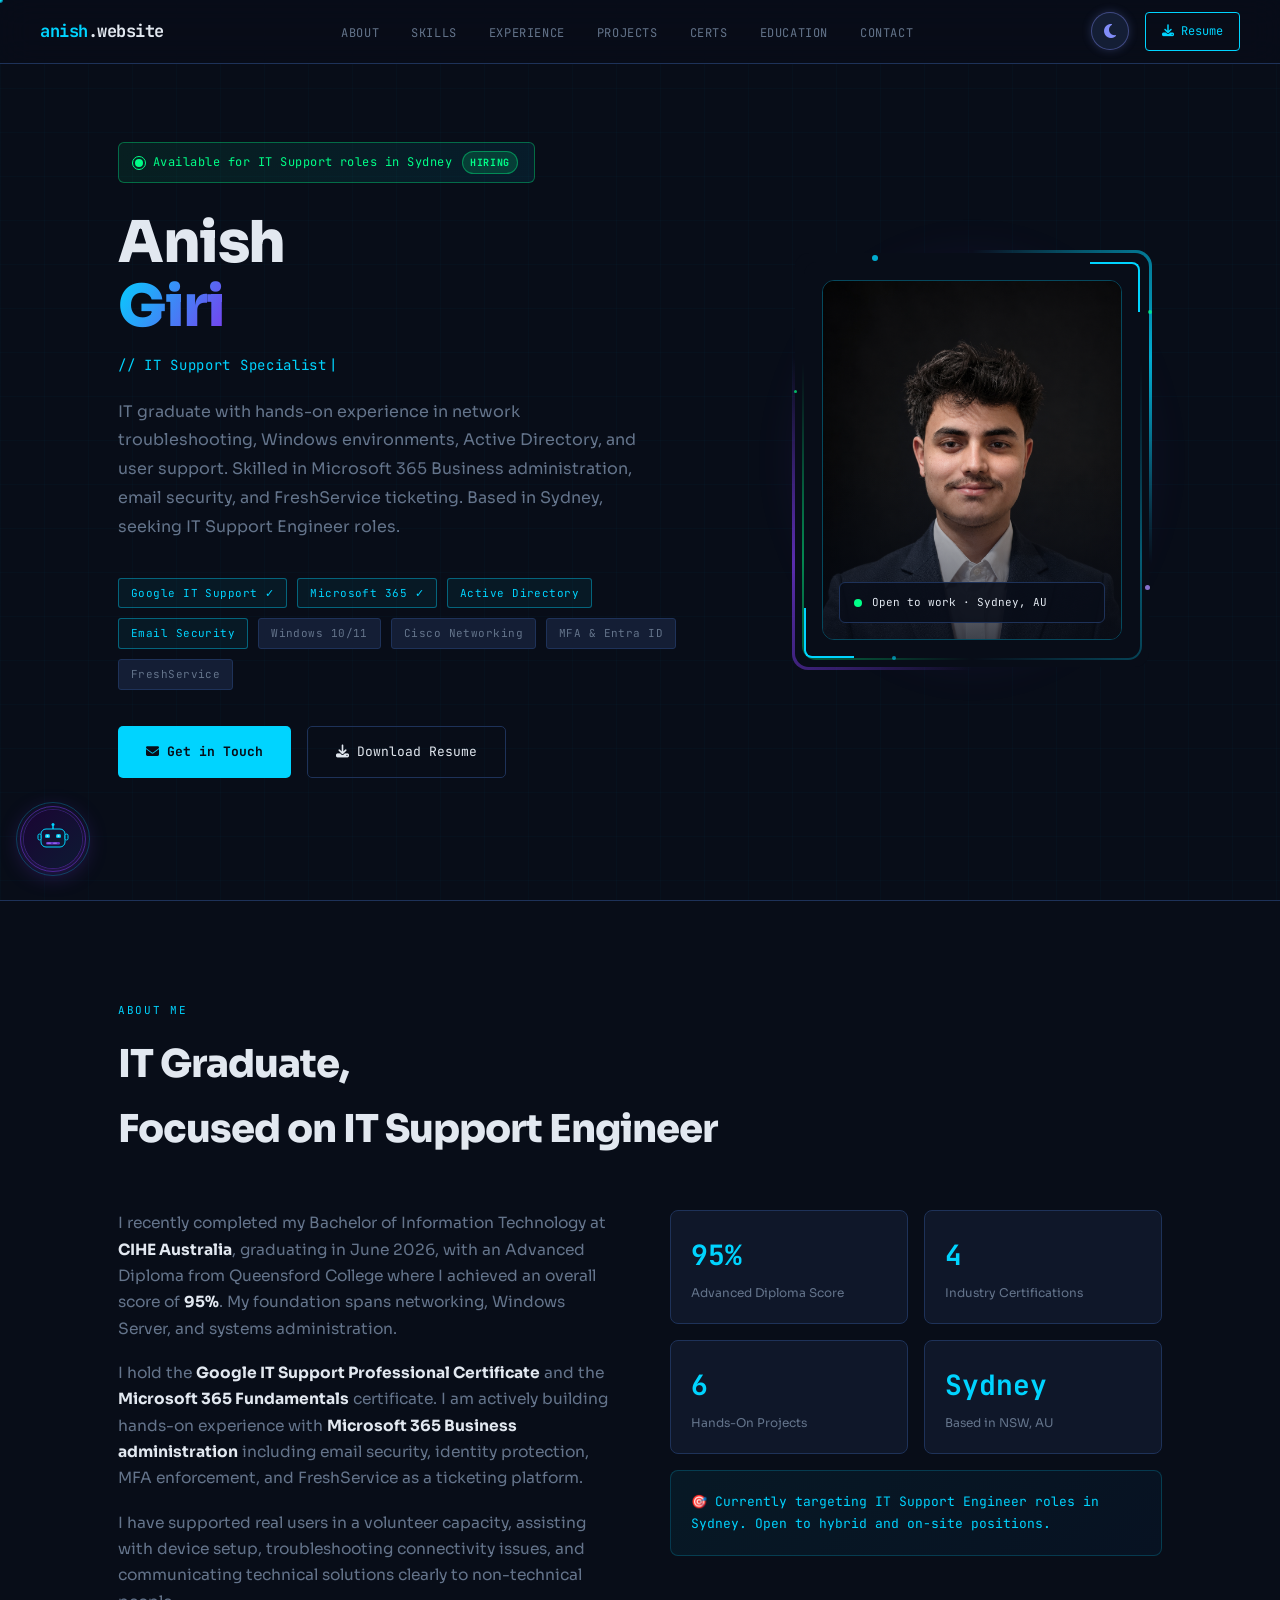
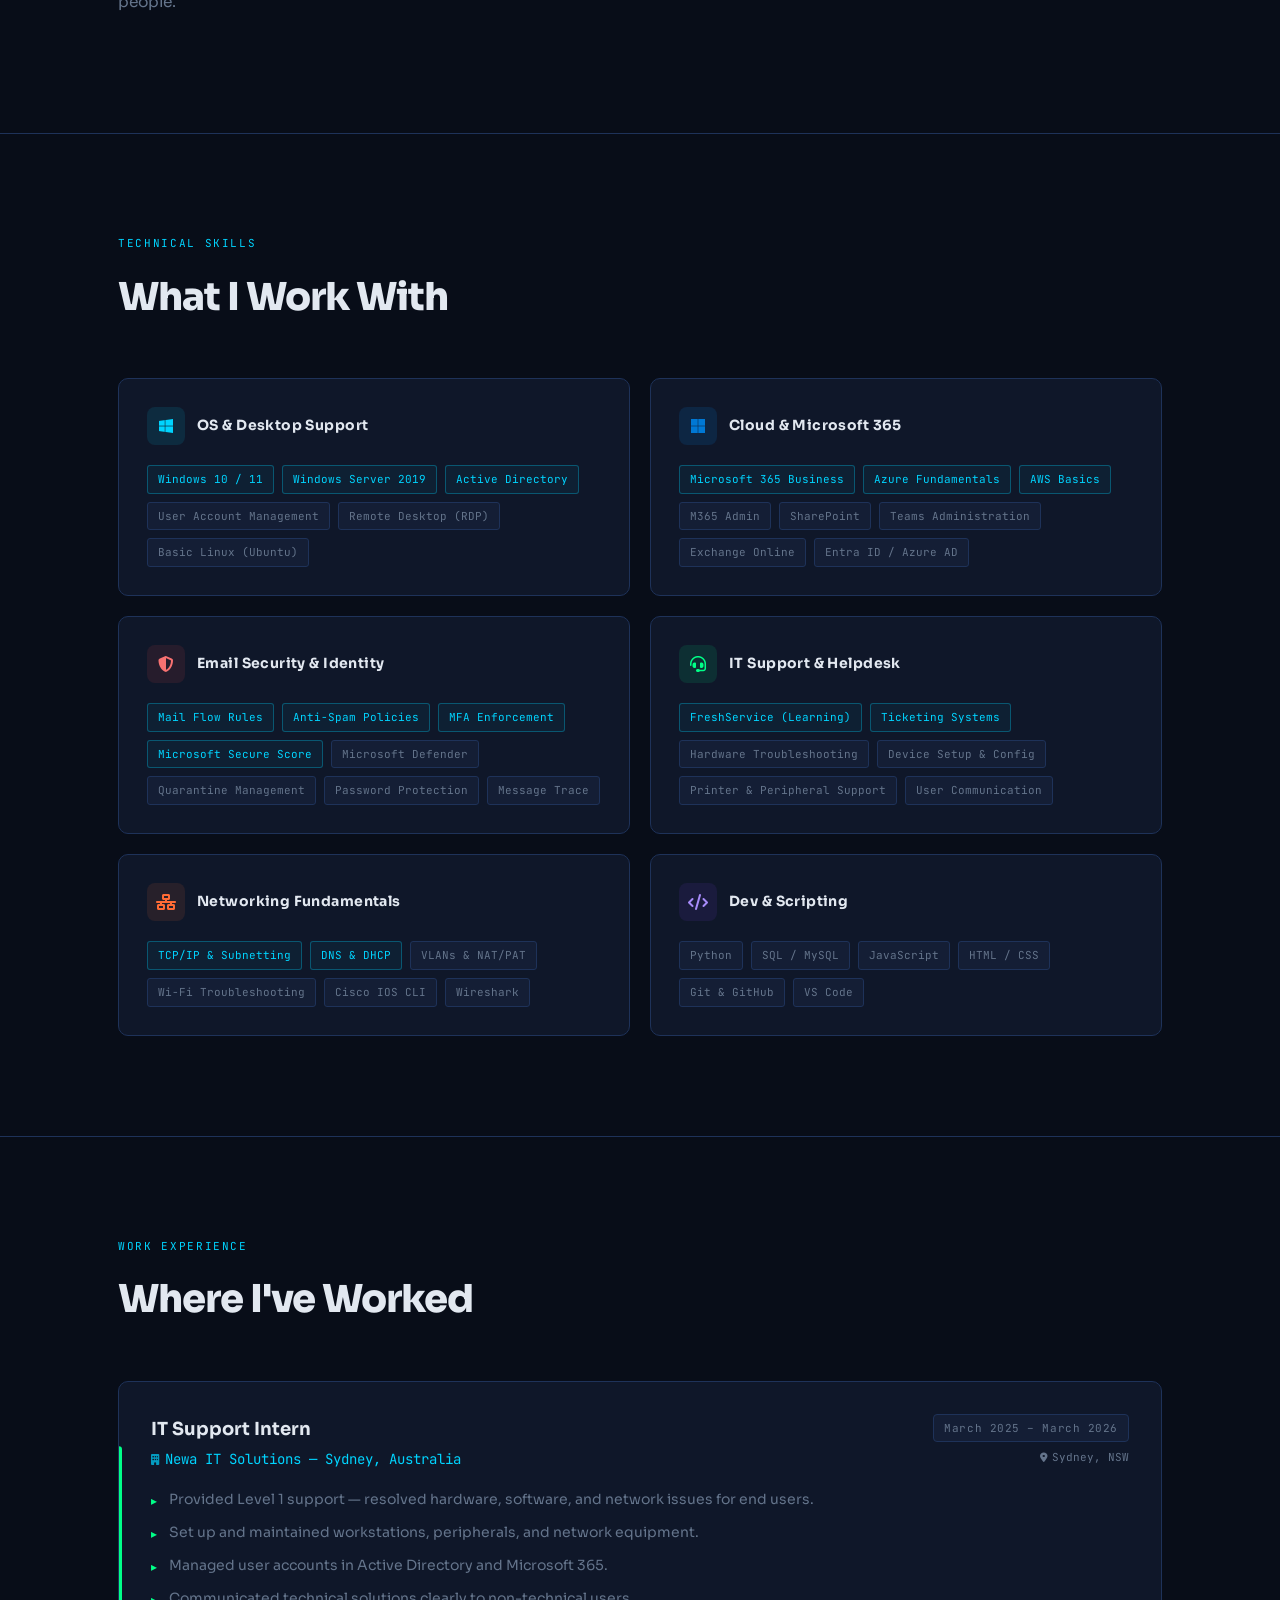
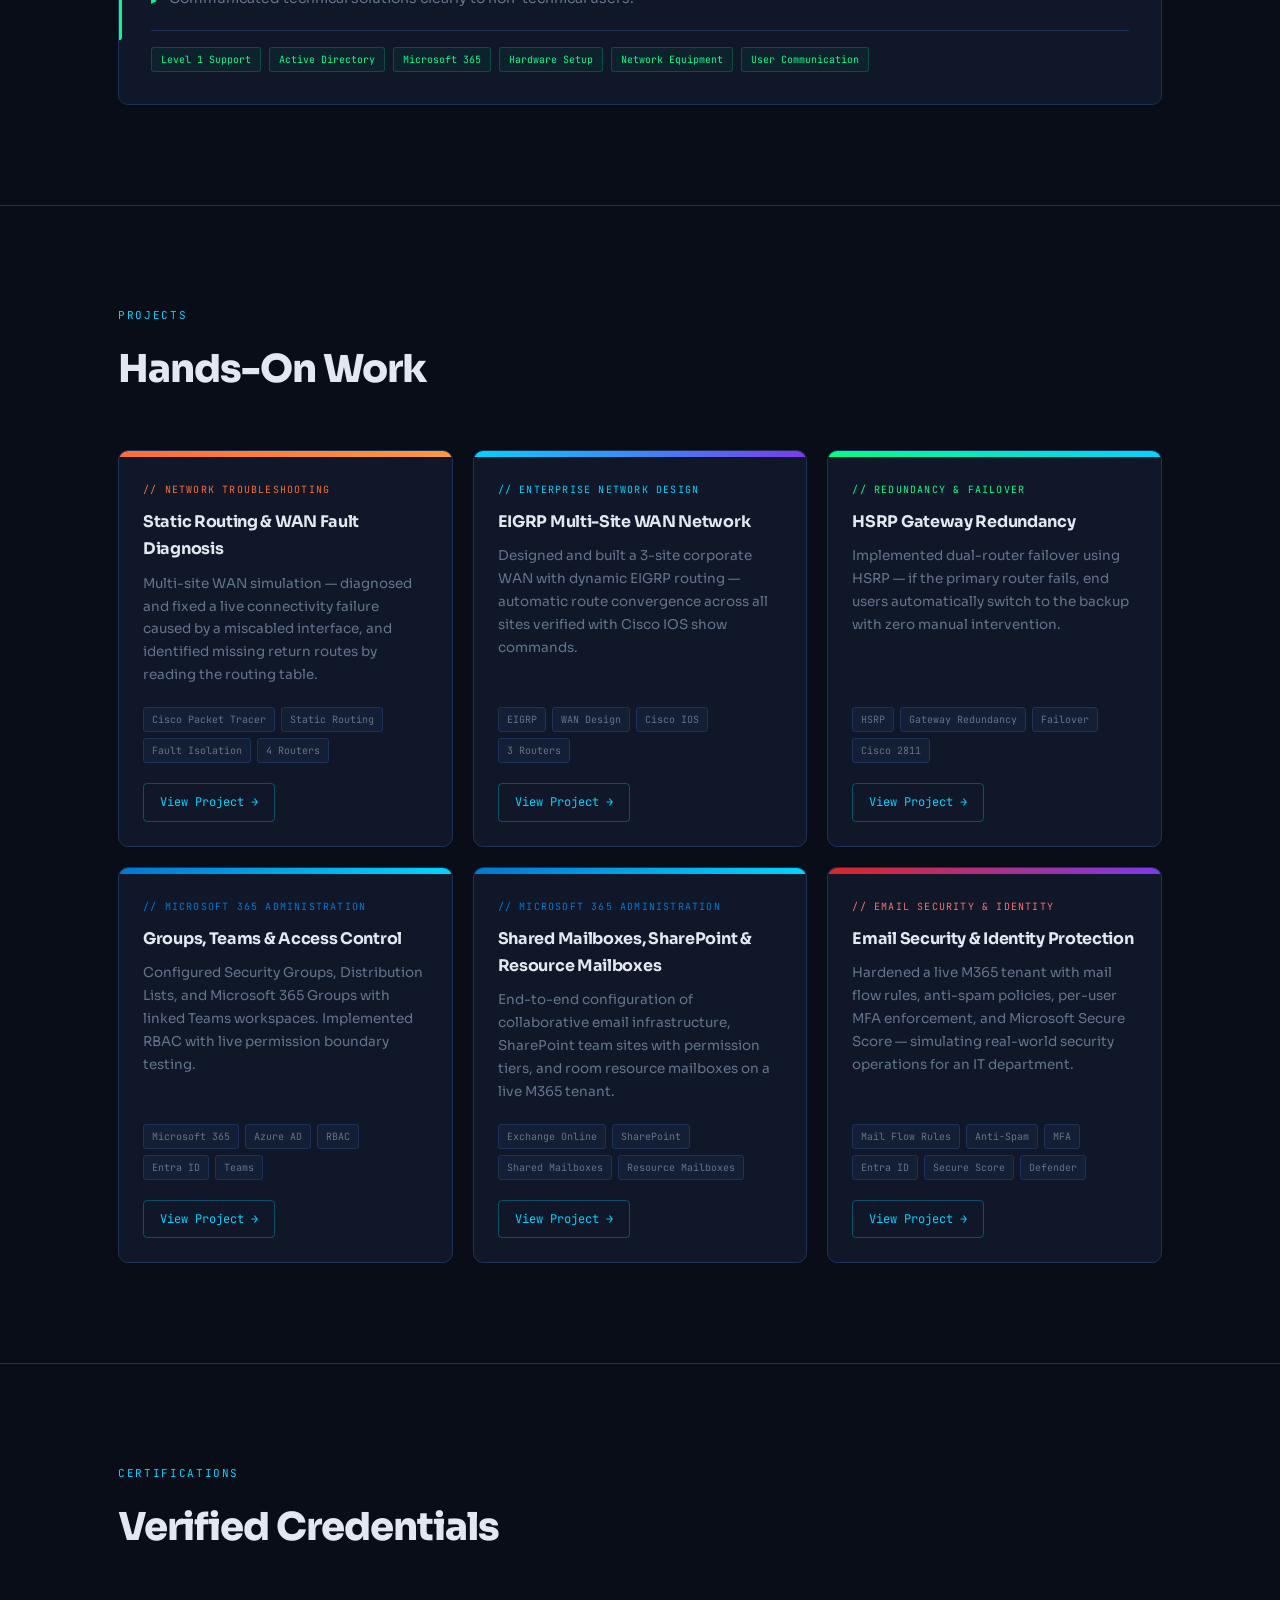
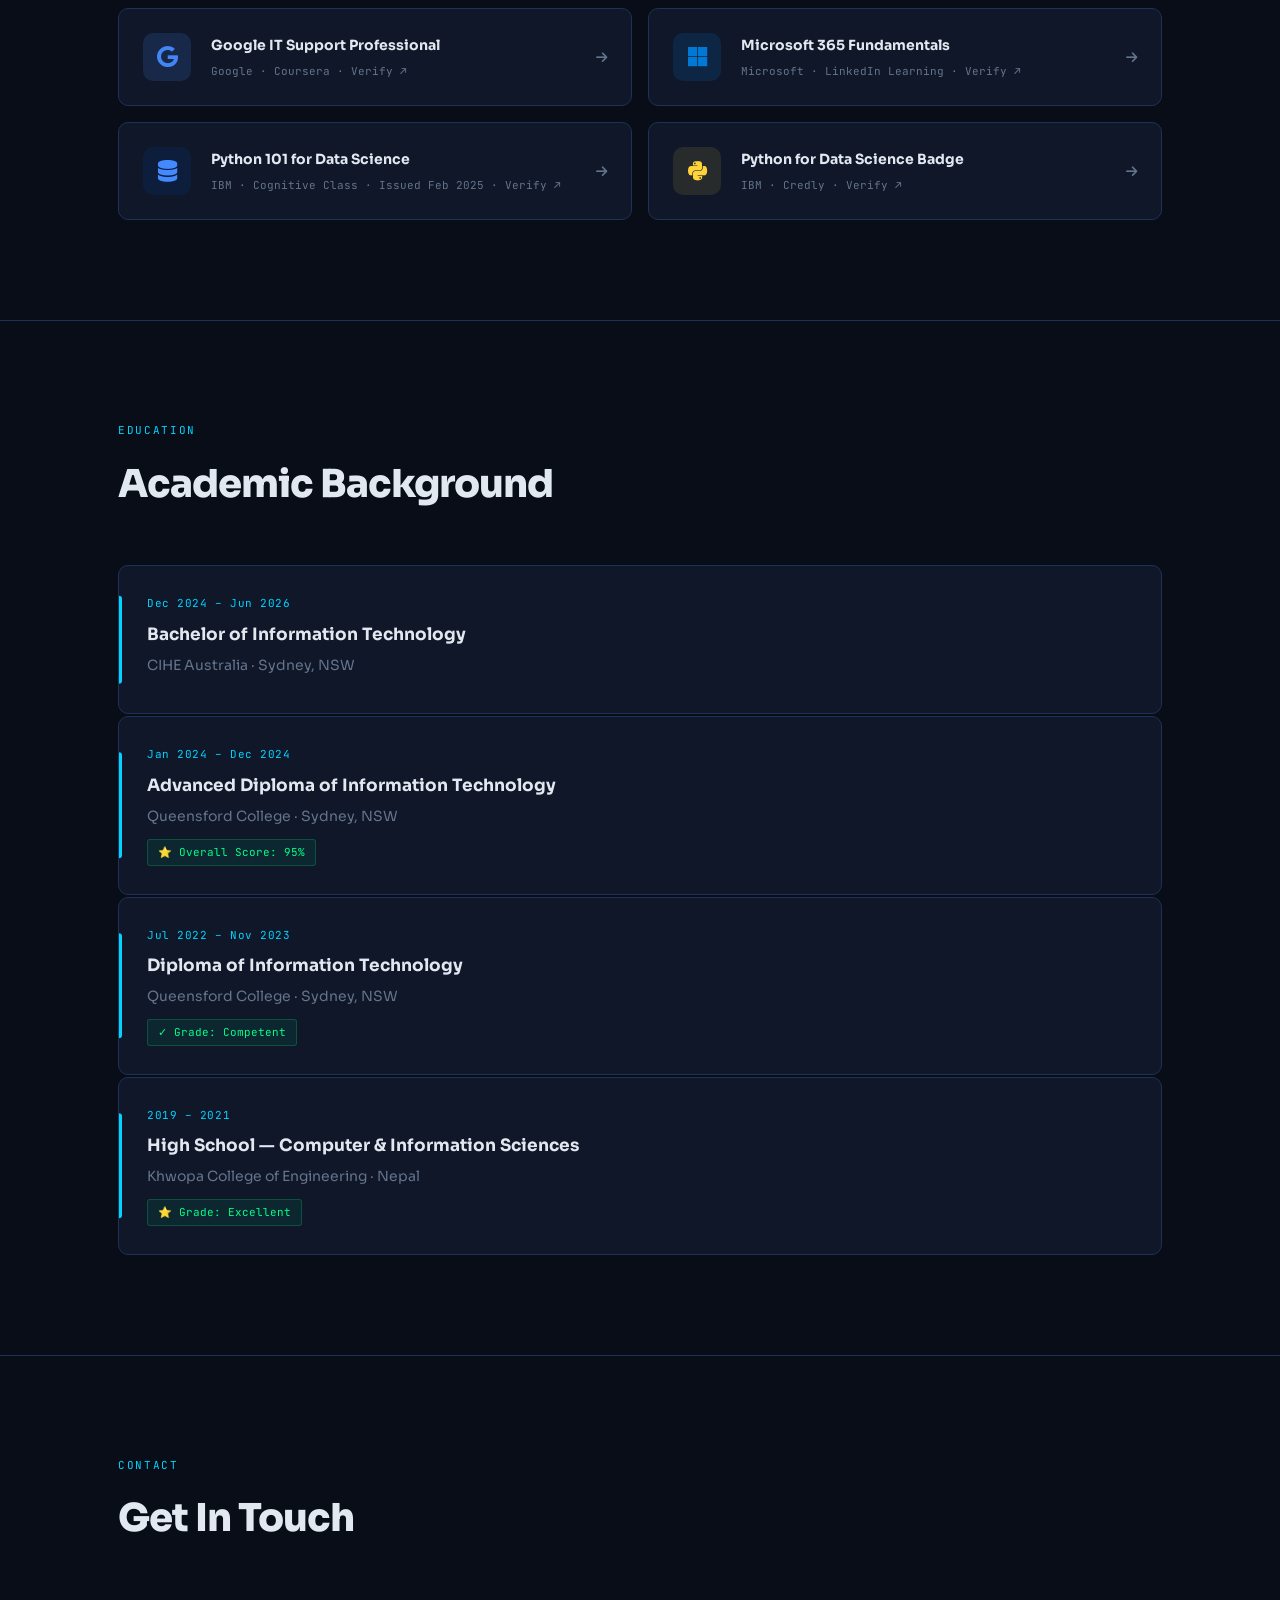
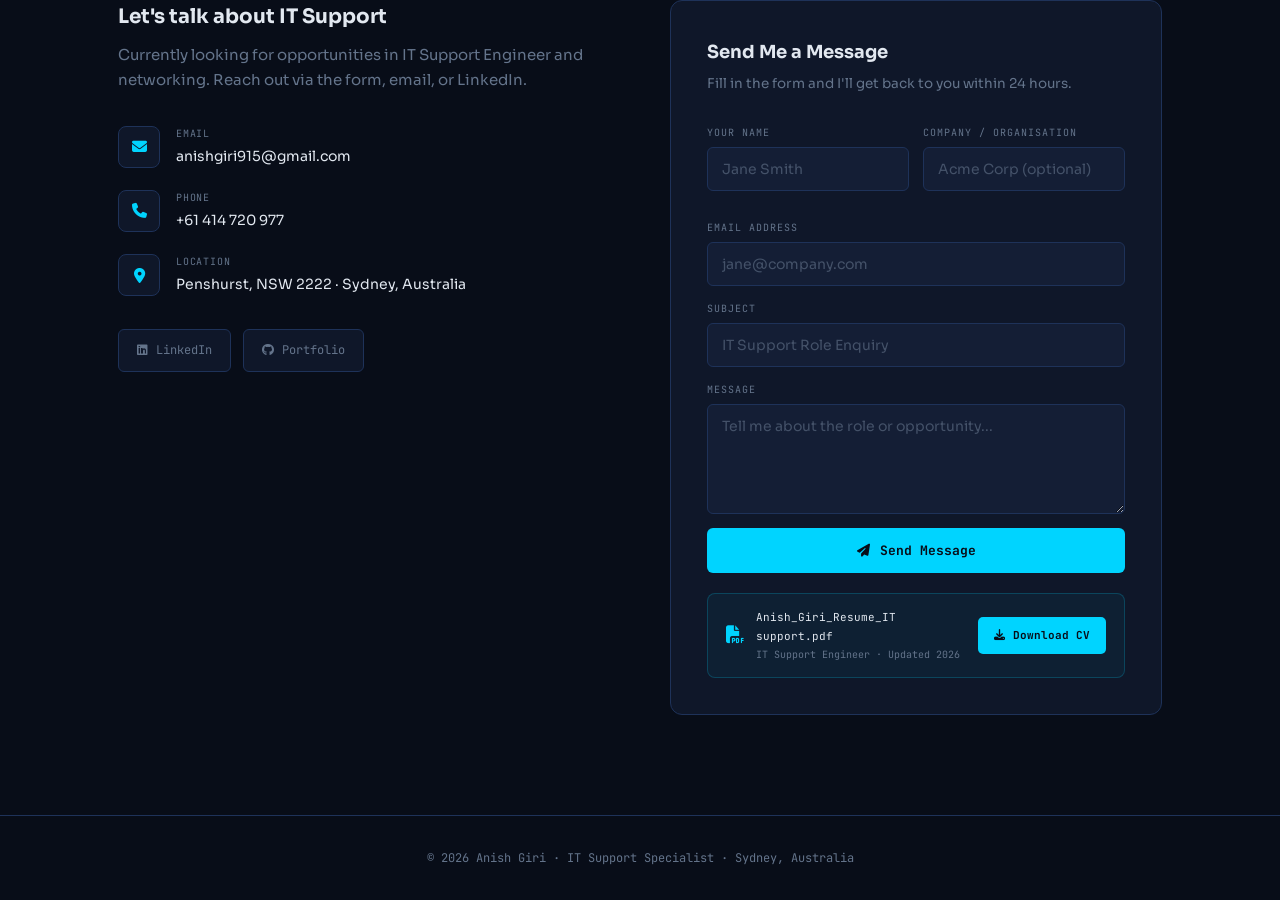
==== commit 0eb6a5ea: "Update index.html" ====
--- a/index.html
+++ b/index.html
@@ -511,7 +511,7 @@
       <div class="about-grid">
         <div class="about-text reveal-left">
           <p>I recently completed my Bachelor of Information Technology at <strong>CIHE Australia</strong>, graduating in June 2026, with an Advanced Diploma from Queensford College where I achieved an overall score of <strong>95%</strong>. My foundation spans networking, Windows Server, and systems administration.</p>
-          <p>I hold the <strong>Google IT Support Professional Certificate</strong> and the <strong>Microsoft 365 Fundamentals</strong> certificate. I am actively building hands-on experience with <strong>Microsoft 365 Business administration</strong> — including email security, identity protection, MFA enforcement, and FreshService as a ticketing platform.</p>
+          <p>I hold the <strong>Google IT Support Professional Certificate</strong> and the <strong>Microsoft 365 Fundamentals</strong> certificate. I am actively building hands-on experience with <strong>Microsoft 365 Business administration</strong> including email security, identity protection, MFA enforcement, and FreshService as a ticketing platform.</p>
           <p>I have supported real users in a volunteer capacity, assisting with device setup, troubleshooting connectivity issues, and communicating technical solutions clearly to non-technical people.</p>
         </div>
         <div class="about-stat-grid reveal-right">
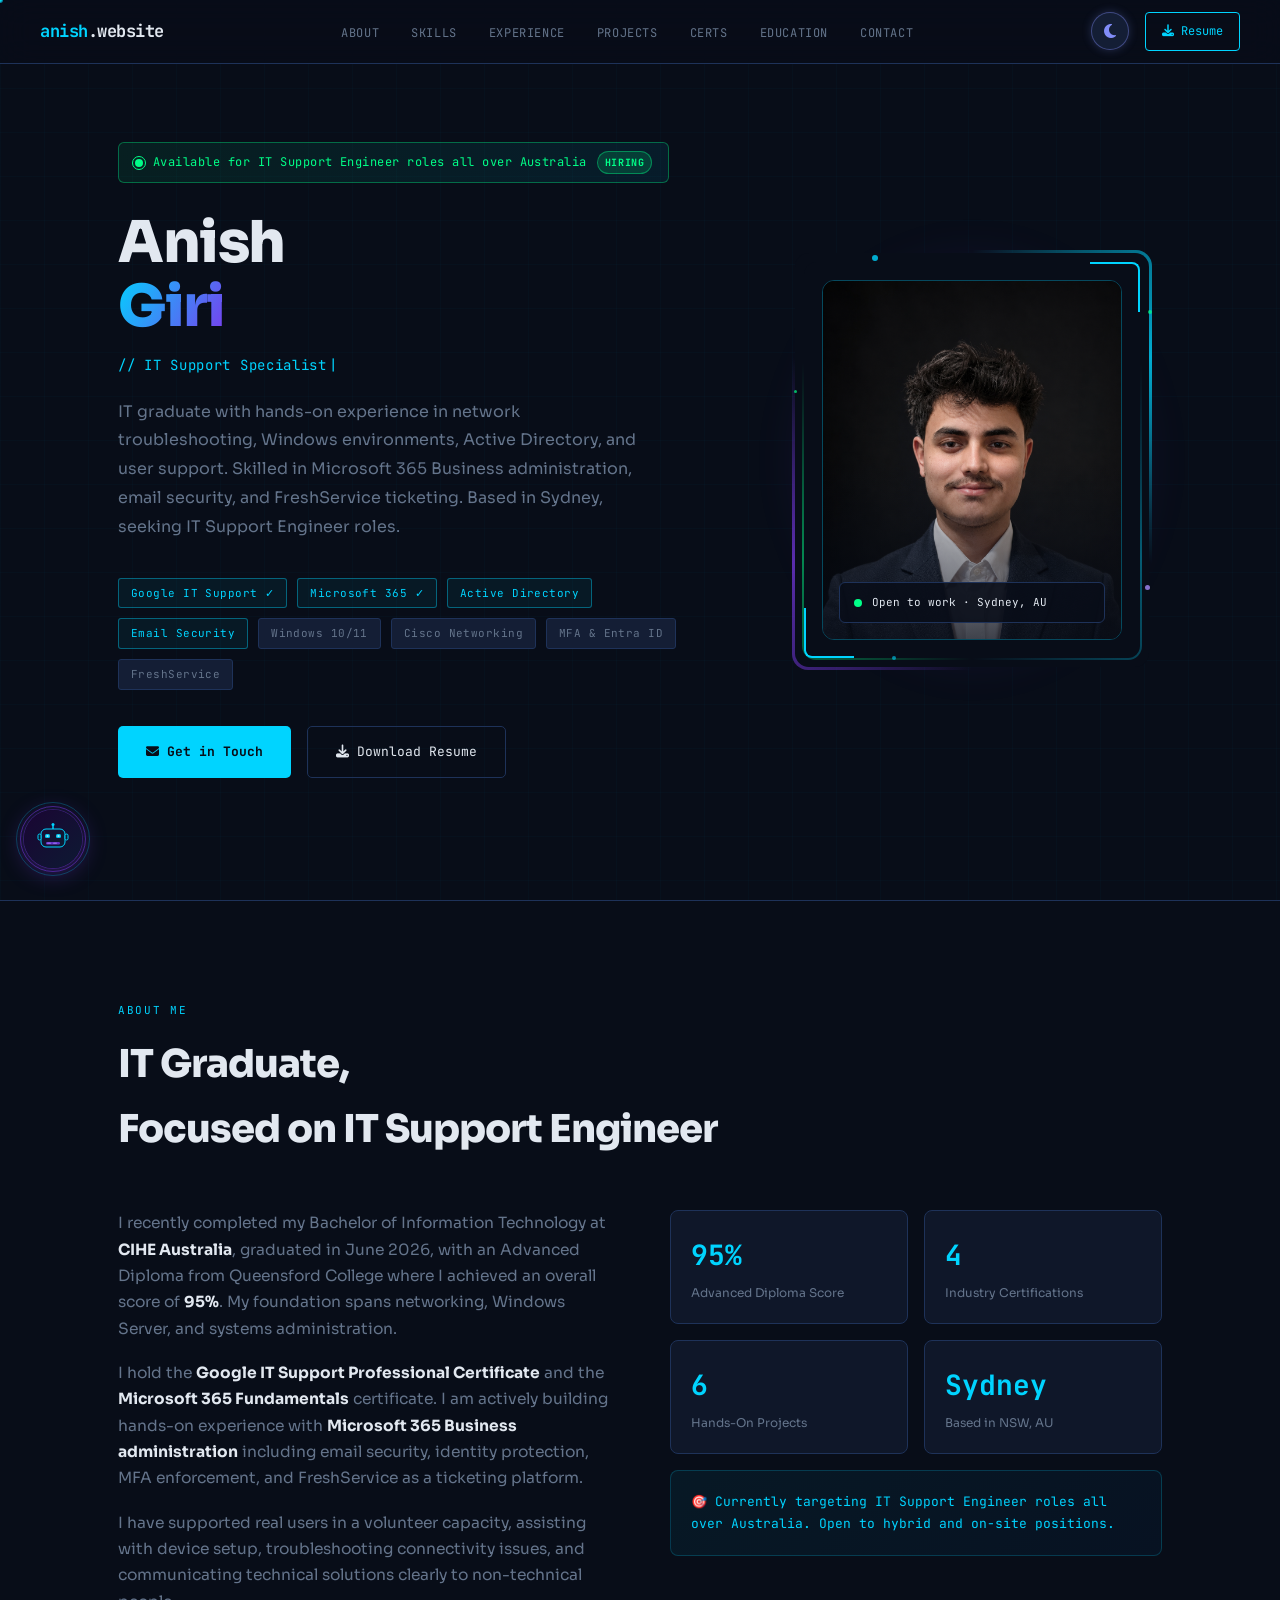
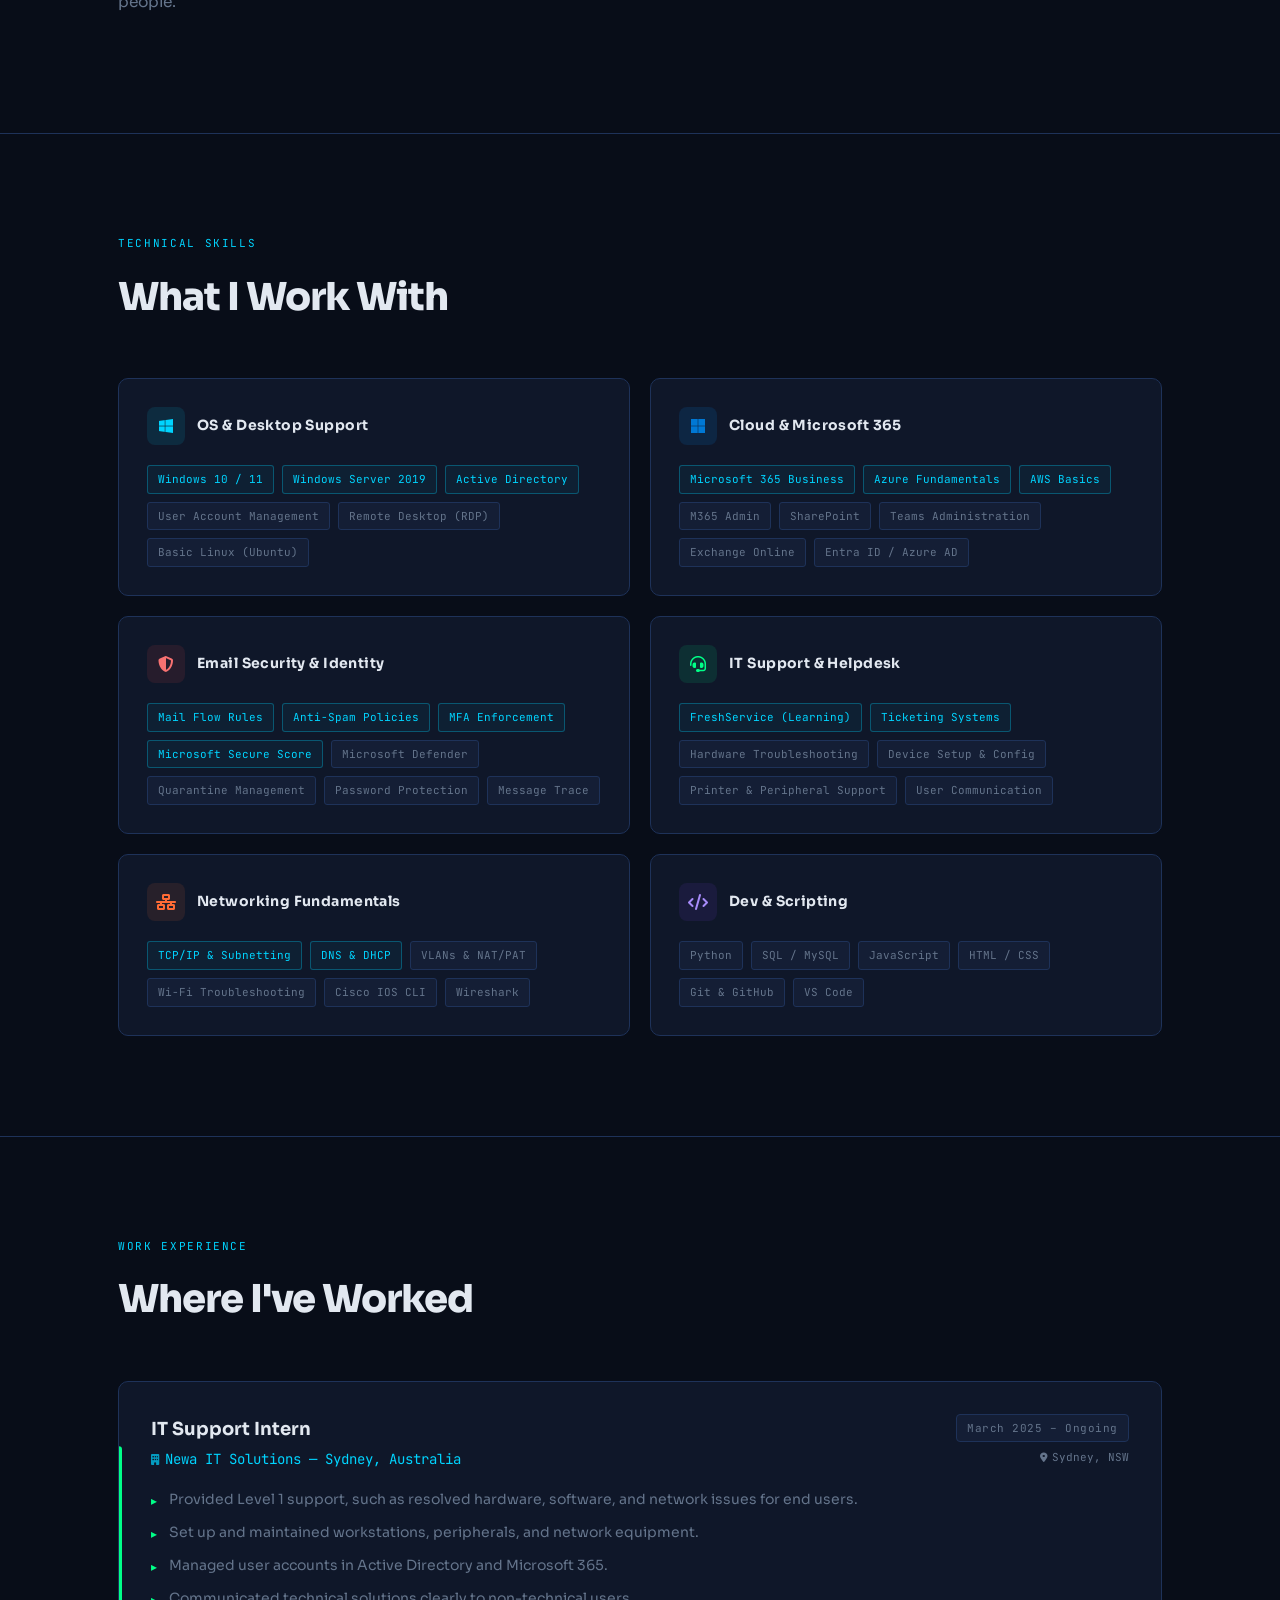
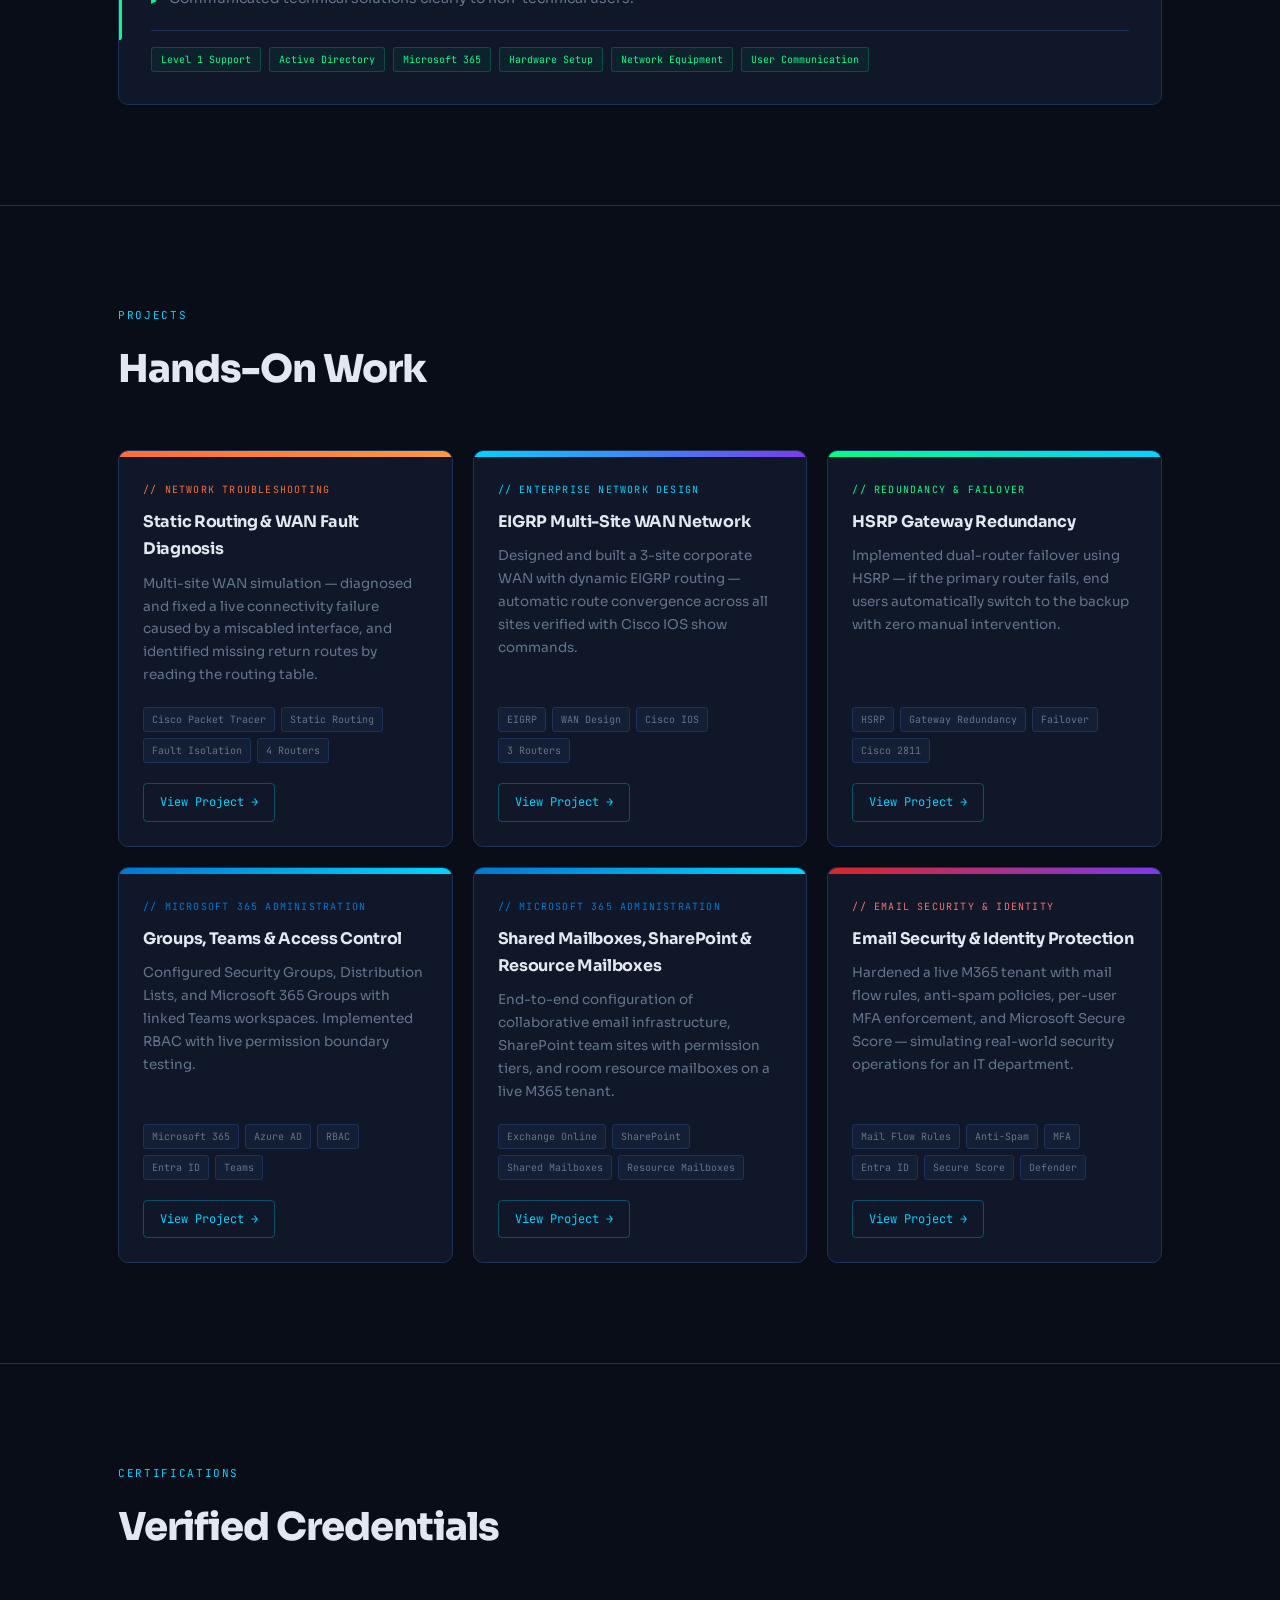
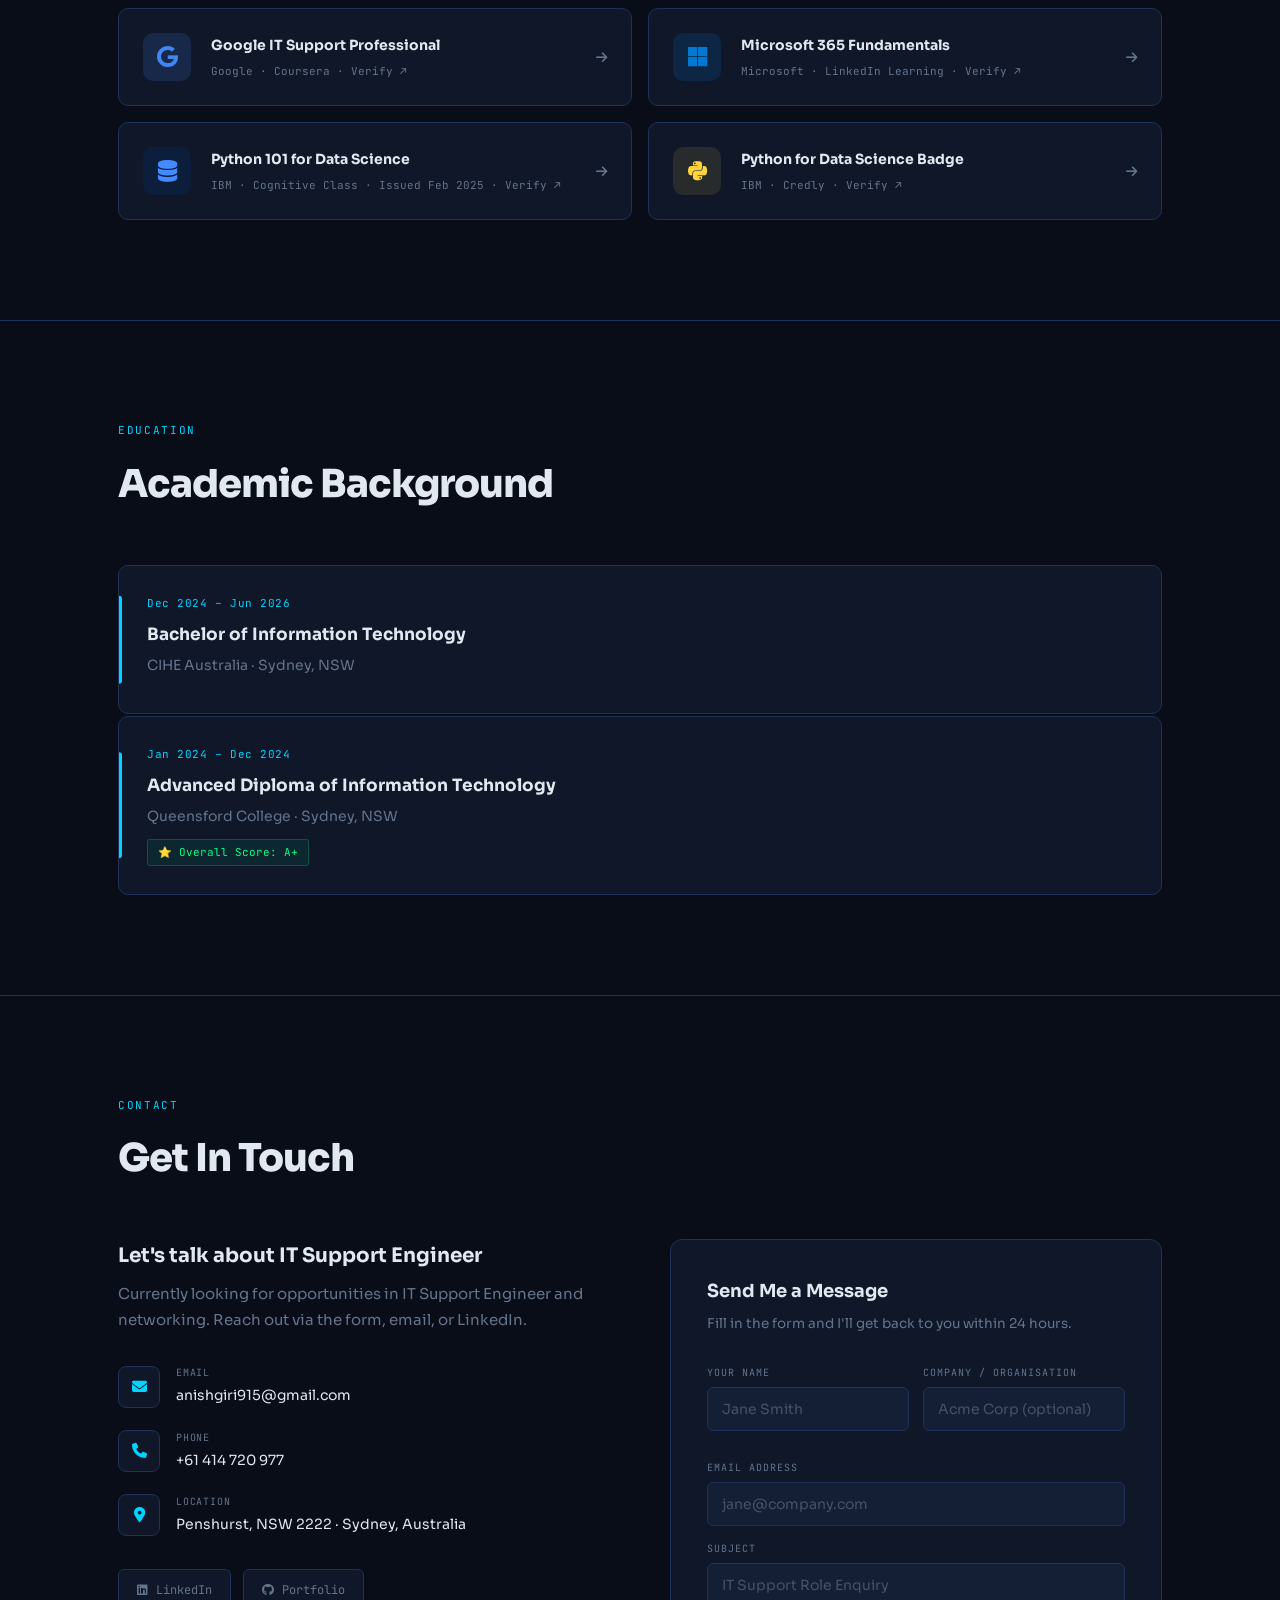
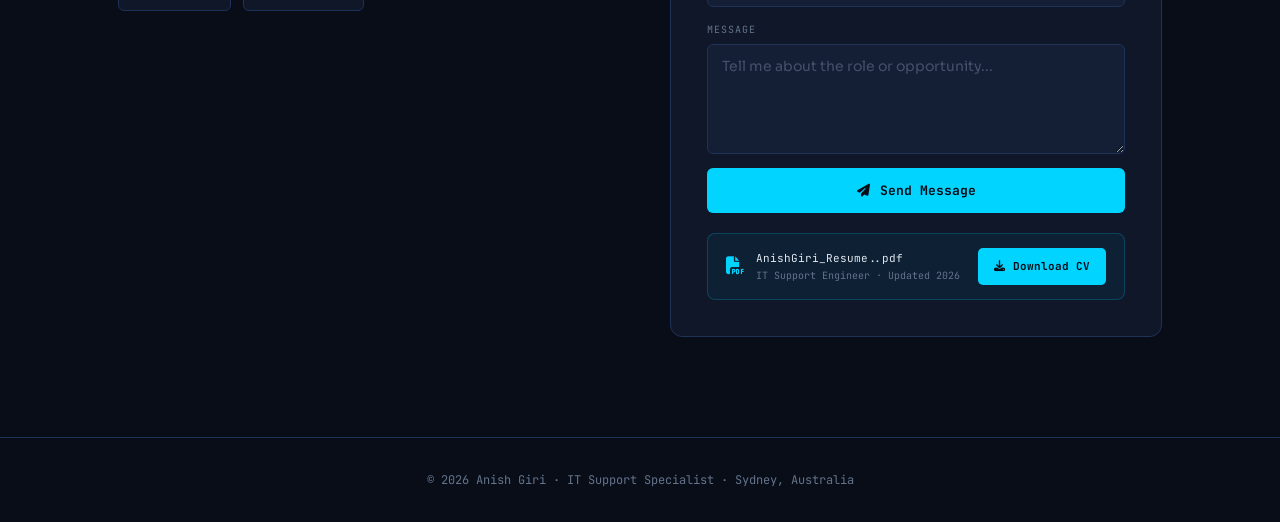
==== commit 154224f4: "Update index.html" ====
--- a/index.html
+++ b/index.html
@@ -429,7 +429,7 @@
         <i class="fa-solid fa-moon icon-moon"></i>
         <i class="fa-solid fa-sun icon-sun"></i>
       </button>
-      <a href="Anish_Giri_Resume_IT%20support.pdf" download class="nav-resume-btn">
+      <a href="AnishGiri_Resume..pdf" download class="nav-resume-btn">
         <i class="fa-solid fa-download"></i> Resume
       </a>
       <button class="hamburger" id="hamburger" aria-label="Toggle menu">
@@ -447,7 +447,7 @@
     <a href="#certifications" class="mobile-link">Certs</a>
     <a href="#education" class="mobile-link">Education</a>
     <a href="#contact" class="mobile-link">Contact</a>
-    <a href="Anish_Giri_Resume_IT%20support.pdf" download class="mobile-resume"><i class="fa-solid fa-download"></i> Download Resume</a>
+    <a href="AnishGiri_Resume..pdf" download class="mobile-resume"><i class="fa-solid fa-download"></i> Download Resume</a>
   </div>
 
   <!-- HERO -->
@@ -457,7 +457,7 @@
         <div class="hero-text">
           <div class="hero-badge">
             <div class="badge-dot"></div>
-            <span class="badge-text">Available for IT Support roles in Sydney</span>
+            <span class="badge-text">Available for IT Support Engineer roles all over Australia</span>
             <span class="badge-tag">Hiring</span>
           </div>
           <h1>Anish<br><span>Giri</span></h1>
@@ -475,7 +475,7 @@
           </div>
           <div class="hero-buttons">
             <a href="#contact" class="btn-primary"><i class="fa-solid fa-envelope"></i> Get in Touch</a>
-            <a href="Anish_Giri_Resume_IT%20support.pdf" download class="btn-secondary"><i class="fa-solid fa-download"></i> Download Resume</a>
+            <a href="AnishGiri_Resume..pdf" download class="btn-secondary"><i class="fa-solid fa-download"></i> Download Resume</a>
           </div>
         </div>
         <div class="hero-photo-wrap">
@@ -510,7 +510,7 @@
       <h2 class="section-title reveal">IT Graduate, <br>Focused on IT Support Engineer</h2>
       <div class="about-grid">
         <div class="about-text reveal-left">
-          <p>I recently completed my Bachelor of Information Technology at <strong>CIHE Australia</strong>, graduating in June 2026, with an Advanced Diploma from Queensford College where I achieved an overall score of <strong>95%</strong>. My foundation spans networking, Windows Server, and systems administration.</p>
+          <p>I recently completed my Bachelor of Information Technology at <strong>CIHE Australia</strong>, graduated in June 2026, with an Advanced Diploma from Queensford College where I achieved an overall score of <strong>95%</strong>. My foundation spans networking, Windows Server, and systems administration.</p>
           <p>I hold the <strong>Google IT Support Professional Certificate</strong> and the <strong>Microsoft 365 Fundamentals</strong> certificate. I am actively building hands-on experience with <strong>Microsoft 365 Business administration</strong> including email security, identity protection, MFA enforcement, and FreshService as a ticketing platform.</p>
           <p>I have supported real users in a volunteer capacity, assisting with device setup, troubleshooting connectivity issues, and communicating technical solutions clearly to non-technical people.</p>
         </div>
@@ -519,7 +519,7 @@
           <div class="about-stat stagger-child"><span class="about-stat-num">4</span><div class="about-stat-label">Industry Certifications</div></div>
           <div class="about-stat stagger-child"><span class="about-stat-num">6</span><div class="about-stat-label">Hands-On Projects</div></div>
           <div class="about-stat stagger-child"><span class="about-stat-num">Sydney</span><div class="about-stat-label">Based in NSW, AU</div></div>
-          <div class="about-highlight stagger-child">🎯 Currently targeting IT Support Engineer roles in Sydney. Open to hybrid and on-site positions.</div>
+          <div class="about-highlight stagger-child">🎯 Currently targeting IT Support Engineer roles all over Australia. Open to hybrid and on-site positions.</div>
         </div>
       </div>
     </div>
@@ -550,10 +550,10 @@
         <div class="work-item reveal">
           <div class="work-header">
             <div><div class="work-role">IT Support Intern</div><div class="work-company"><i class="fa-solid fa-building" style="font-size:11px;margin-right:6px;opacity:0.7;"></i>Newa IT Solutions — Sydney, Australia</div></div>
-            <div class="work-meta"><span class="work-period">March 2025 – March 2026</span><span class="work-location"><i class="fa-solid fa-location-dot" style="font-size:10px;margin-right:4px;"></i>Sydney, NSW</span></div>
+            <div class="work-meta"><span class="work-period">March 2025 – Ongoing</span><span class="work-location"><i class="fa-solid fa-location-dot" style="font-size:10px;margin-right:4px;"></i>Sydney, NSW</span></div>
           </div>
           <ul class="work-bullets">
-            <li>Provided Level 1 support — resolved hardware, software, and network issues for end users.</li>
+            <li>Provided Level 1 support, such as resolved hardware, software, and network issues for end users.</li>
             <li>Set up and maintained workstations, peripherals, and network equipment.</li>
             <li>Managed user accounts in Active Directory and Microsoft 365.</li>
             <li>Communicated technical solutions clearly to non-technical users.</li>
@@ -602,9 +602,9 @@
       <h2 class="section-title reveal">Academic Background</h2>
       <div class="edu-list">
         <div class="edu-item stagger-child"><p class="edu-meta">Dec 2024 – Jun 2026</p><p class="edu-degree">Bachelor of Information Technology</p><p class="edu-school">CIHE Australia · Sydney, NSW</p></div>
-        <div class="edu-item stagger-child"><p class="edu-meta">Jan 2024 – Dec 2024</p><p class="edu-degree">Advanced Diploma of Information Technology</p><p class="edu-school">Queensford College · Sydney, NSW</p><span class="edu-score">⭐ Overall Score: 95%</span></div>
-        <div class="edu-item stagger-child"><p class="edu-meta">Jul 2022 – Nov 2023</p><p class="edu-degree">Diploma of Information Technology</p><p class="edu-school">Queensford College · Sydney, NSW</p><span class="edu-score">✓ Grade: Competent</span></div>
-        <div class="edu-item stagger-child"><p class="edu-meta">2019 – 2021</p><p class="edu-degree">High School — Computer &amp; Information Sciences</p><p class="edu-school">Khwopa College of Engineering · Nepal</p><span class="edu-score">⭐ Grade: Excellent</span></div>
+        <div class="edu-item stagger-child"><p class="edu-meta">Jan 2024 – Dec 2024</p><p class="edu-degree">Advanced Diploma of Information Technology</p><p class="edu-school">Queensford College · Sydney, NSW</p><span class="edu-score">⭐ Overall Score: A+</span></div>
+       
+        
       </div>
     </div>
   </section>
@@ -616,7 +616,7 @@
       <h2 class="section-title reveal">Get In Touch</h2>
       <div class="contact-grid">
         <div class="contact-info reveal-left">
-          <h3>Let's talk about IT Support</h3>
+          <h3>Let's talk about IT Support Engineer</h3>
           <p>Currently looking for opportunities in IT Support Engineer and networking. Reach out via the form, email, or LinkedIn.</p>
           <div class="contact-item"><div class="contact-icon"><i class="fa-solid fa-envelope"></i></div><div class="contact-item-text"><div class="contact-item-label">Email</div><a href="mailto:anishgiri915@gmail.com">anishgiri915@gmail.com</a></div></div>
           <div class="contact-item"><div class="contact-icon"><i class="fa-solid fa-phone"></i></div><div class="contact-item-text"><div class="contact-item-label">Phone</div><a href="tel:+61414720977">+61 414 720 977</a></div></div>
@@ -640,7 +640,7 @@
             <button type="submit" class="btn-submit" id="submitBtn"><i class="fa-solid fa-paper-plane"></i> Send Message</button>
           </form>
           <div class="form-success" id="formSuccess"><i class="fa-solid fa-circle-check"></i><p>Message sent successfully!</p><span>I'll get back to you within 24 hours.</span></div>
-          <div class="resume-strip"><div class="resume-file"><i class="fa-solid fa-file-pdf resume-file-icon"></i><div><div class="resume-file-name">Anish_Giri_Resume_IT support.pdf</div><div class="resume-file-size">IT Support Engineer · Updated 2026</div></div></div><a href="Anish_Giri_Resume_IT%20support.pdf" download class="btn-download"><i class="fa-solid fa-download"></i> Download CV</a></div>
+          <div class="resume-strip"><div class="resume-file"><i class="fa-solid fa-file-pdf resume-file-icon"></i><div><div class="resume-file-name">AnishGiri_Resume..pdf</div><div class="resume-file-size">IT Support Engineer · Updated 2026</div></div></div><a href="Anish_Giri_Resume_IT%20support.pdf" download class="btn-download"><i class="fa-solid fa-download"></i> Download CV</a></div>
         </div>
       </div>
     </div>
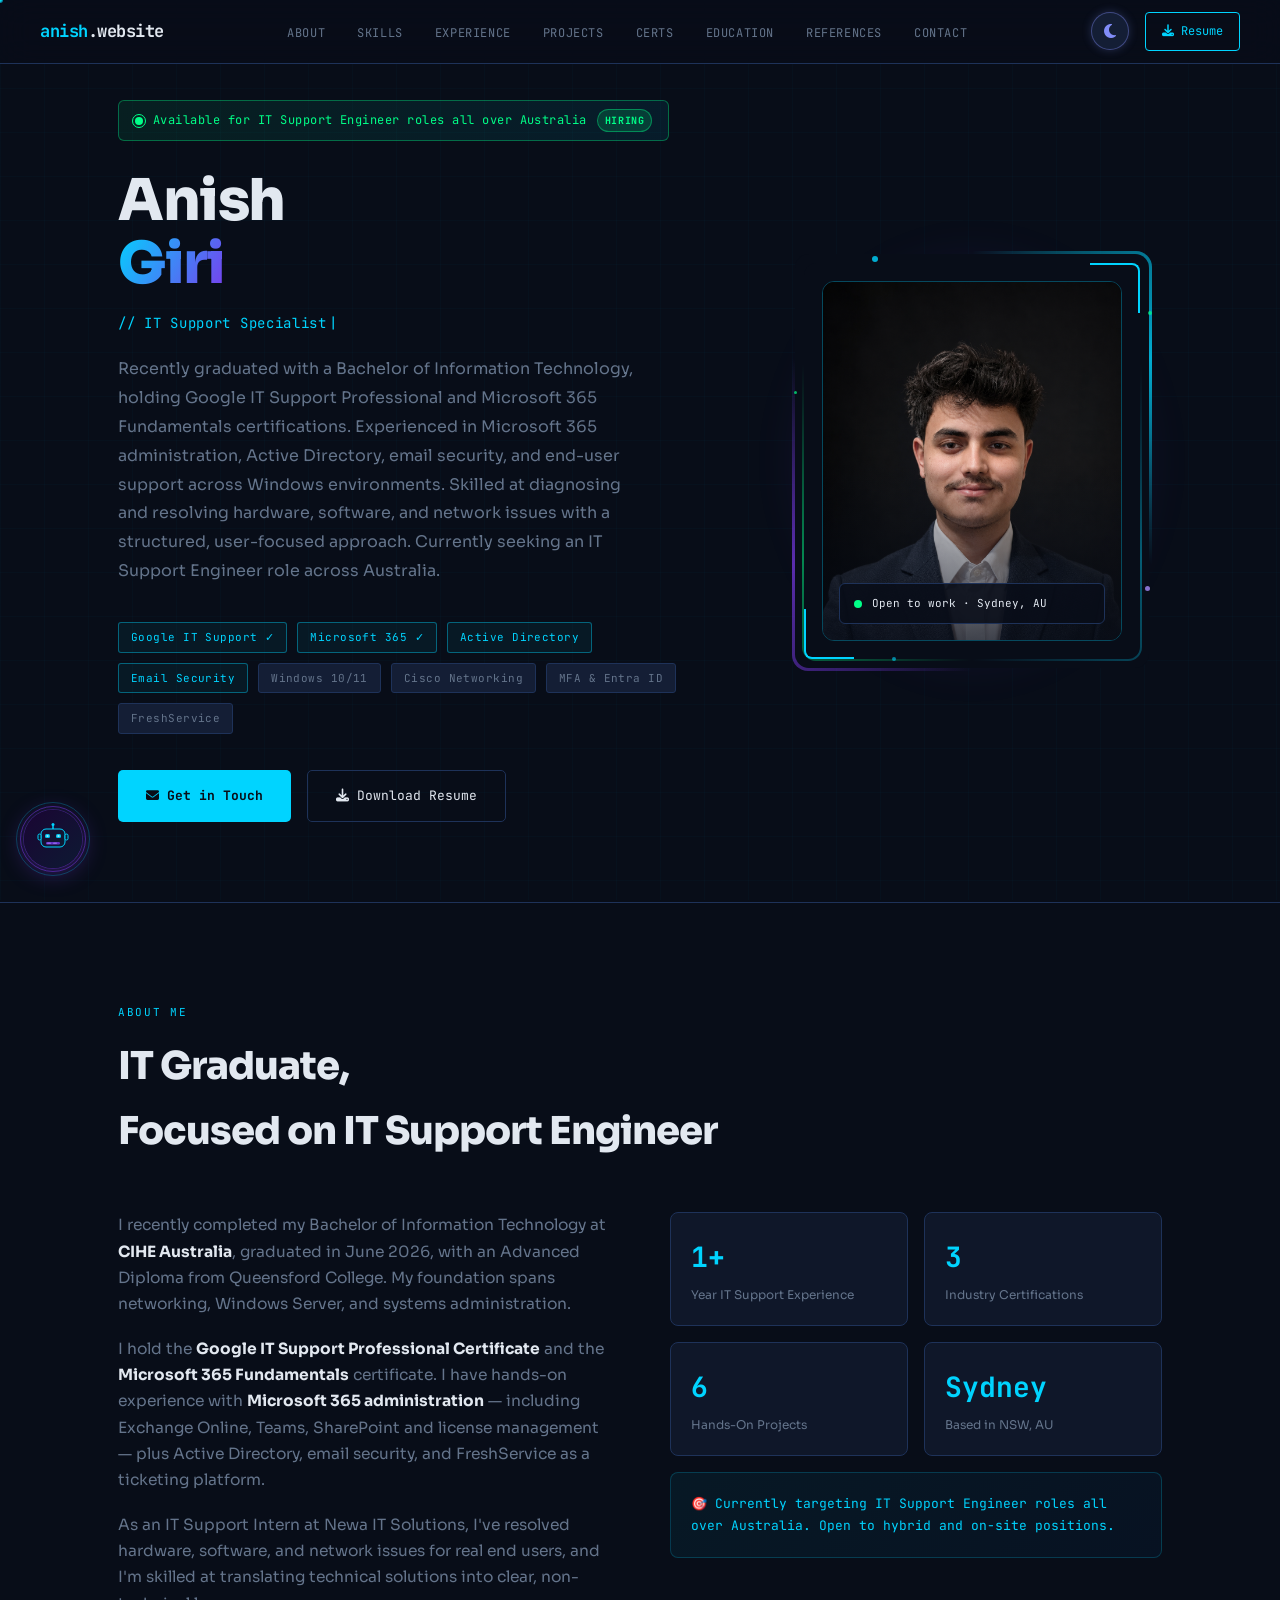
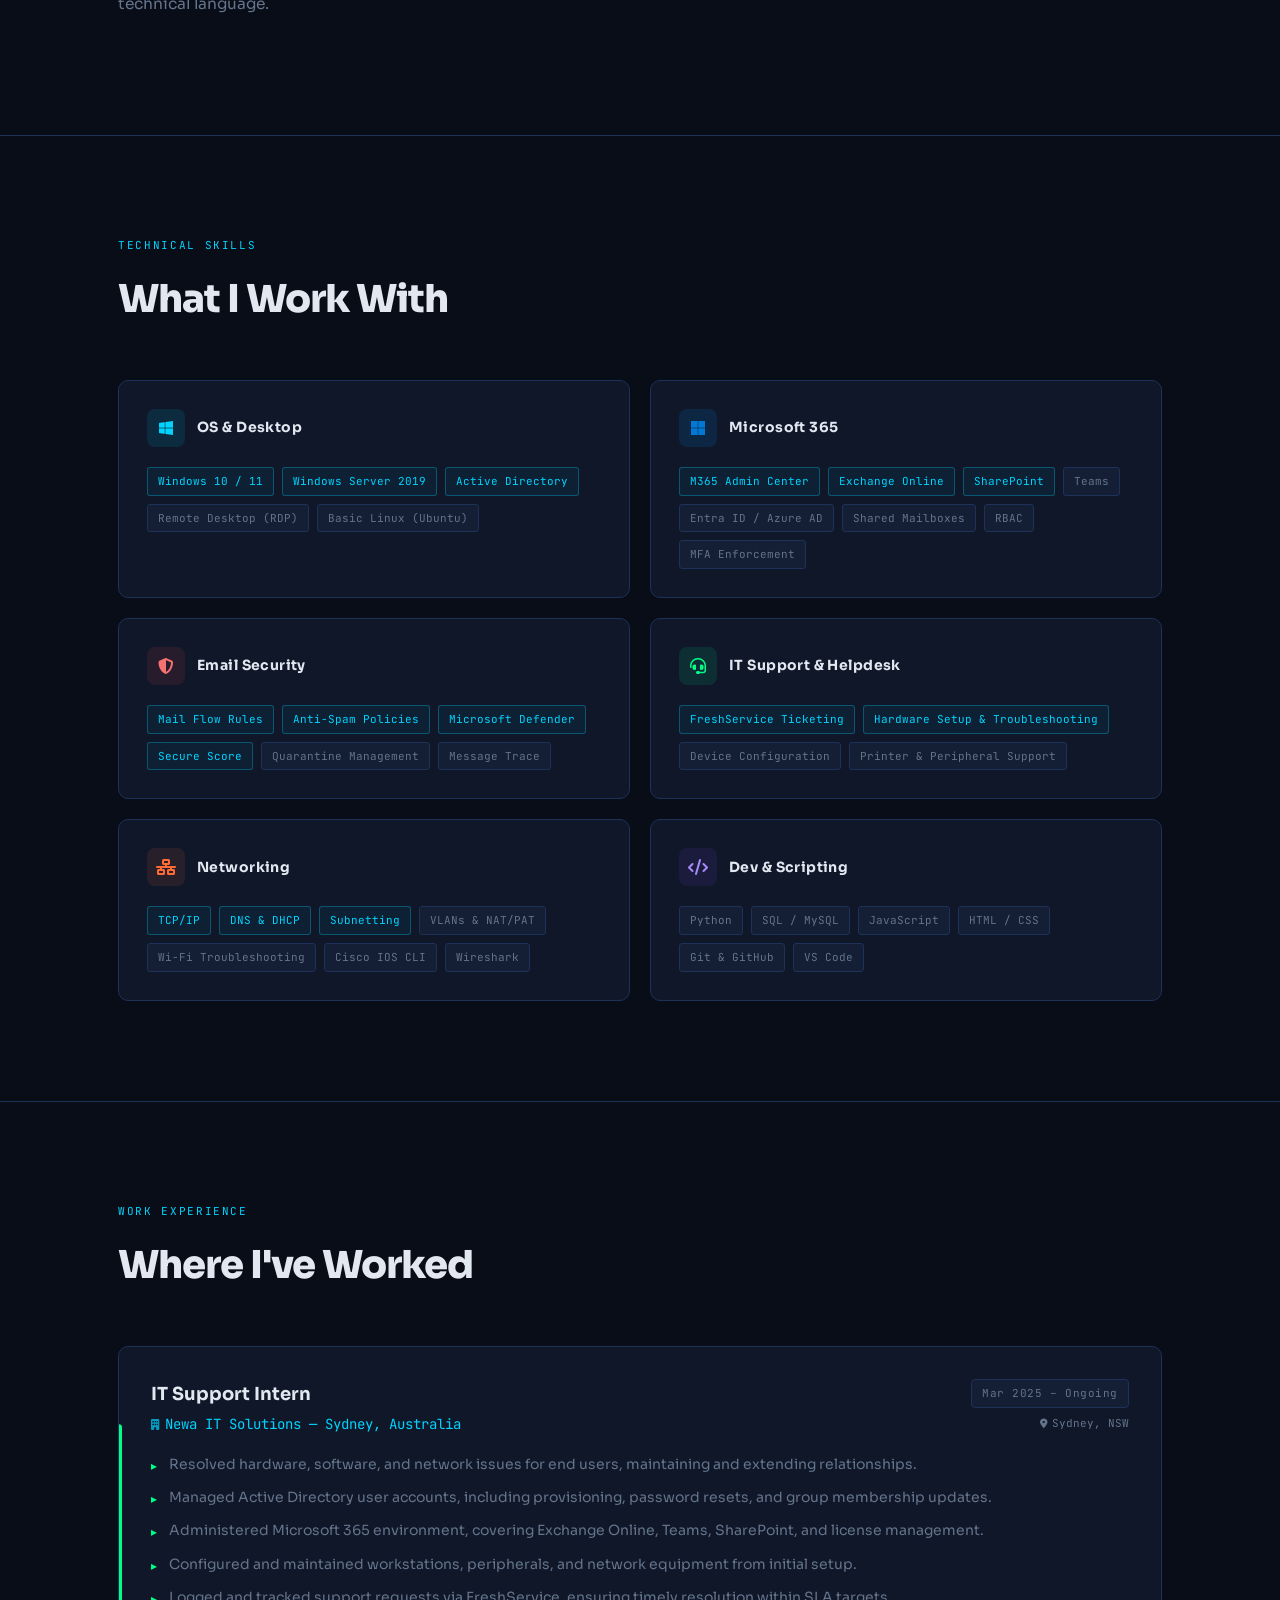
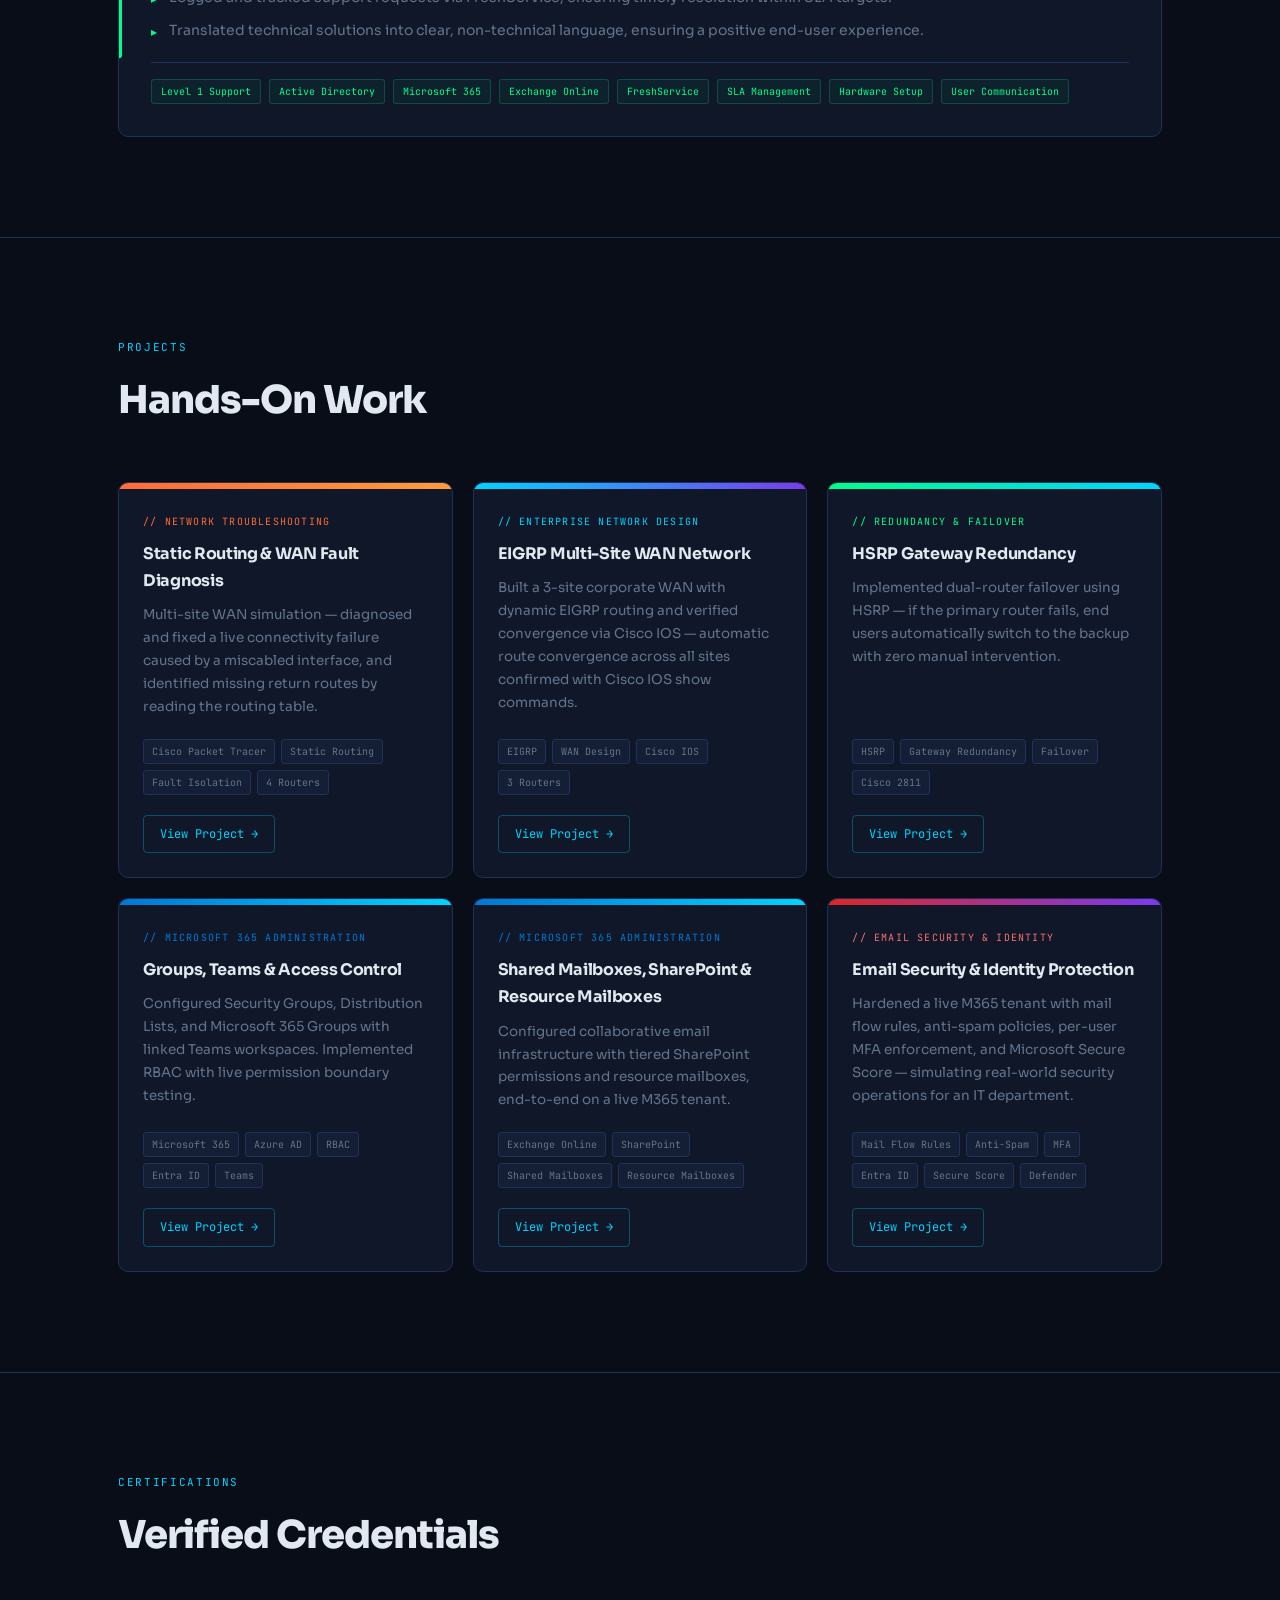
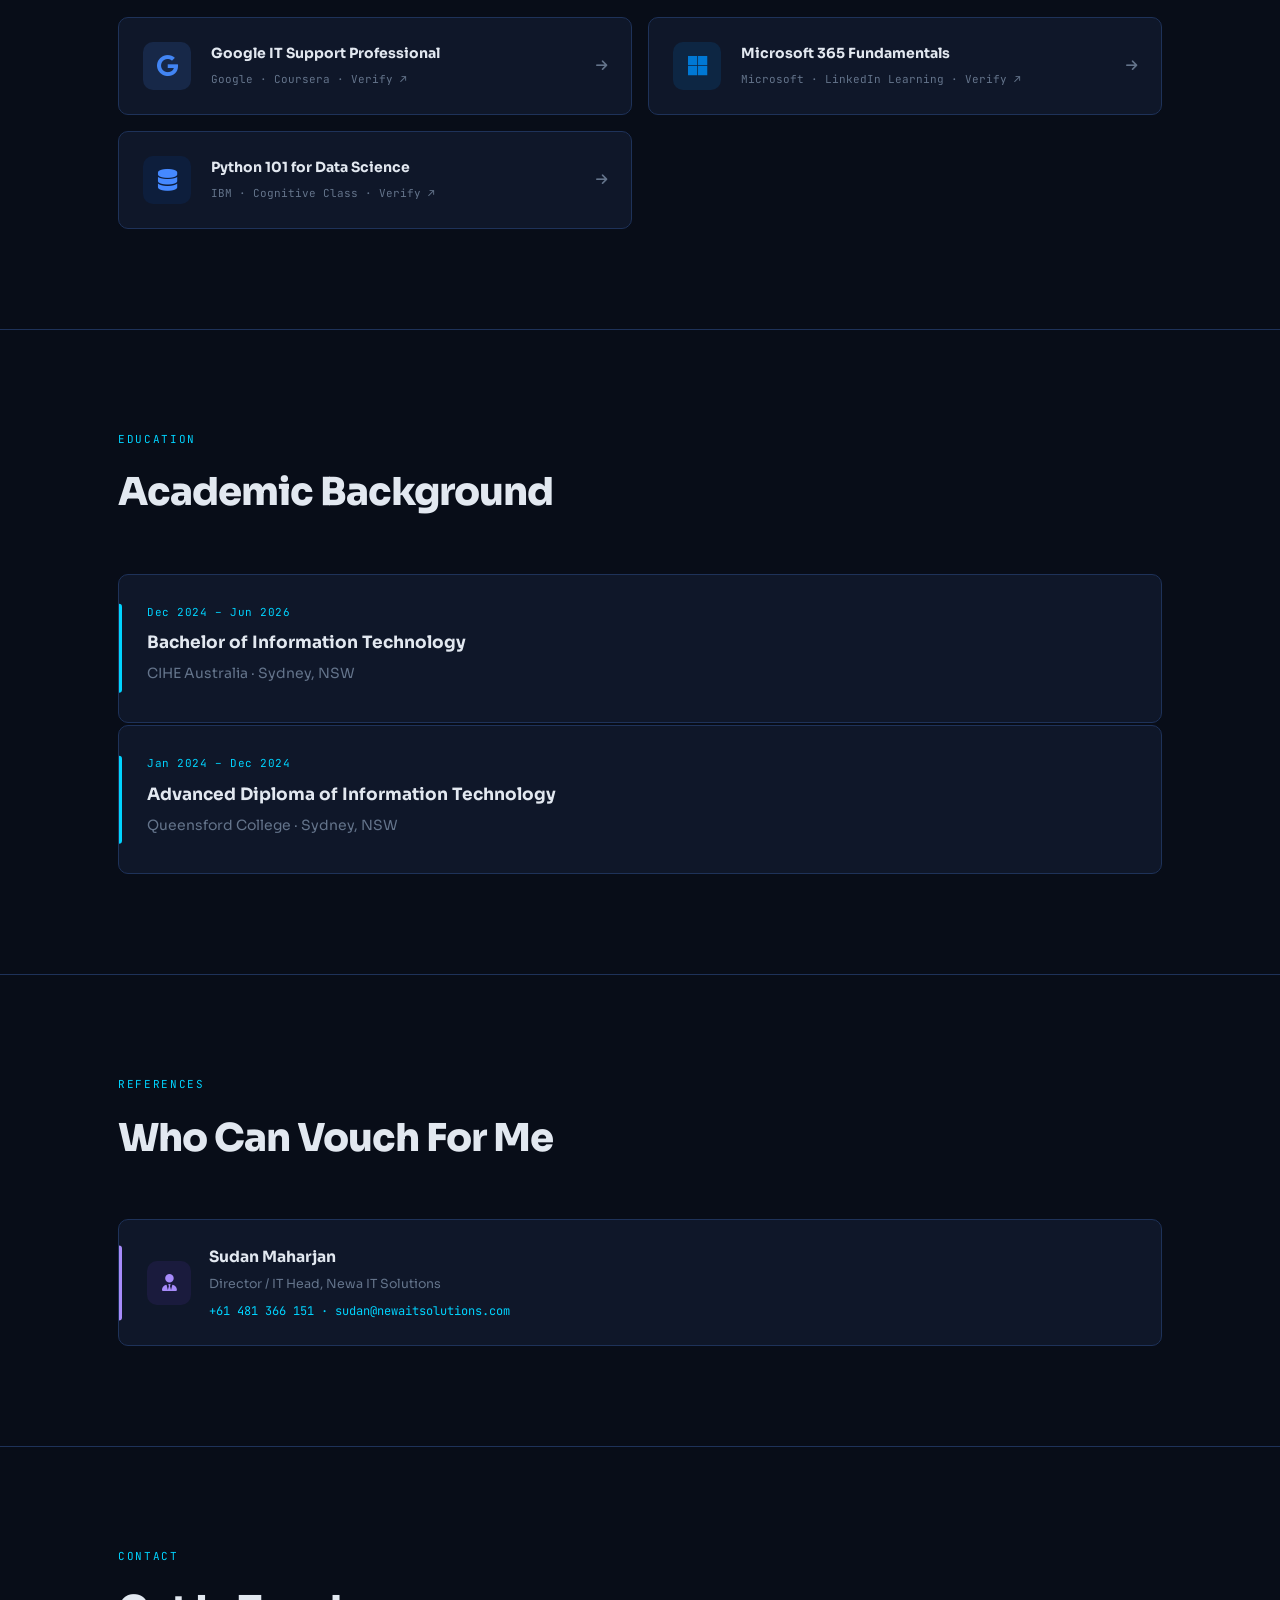
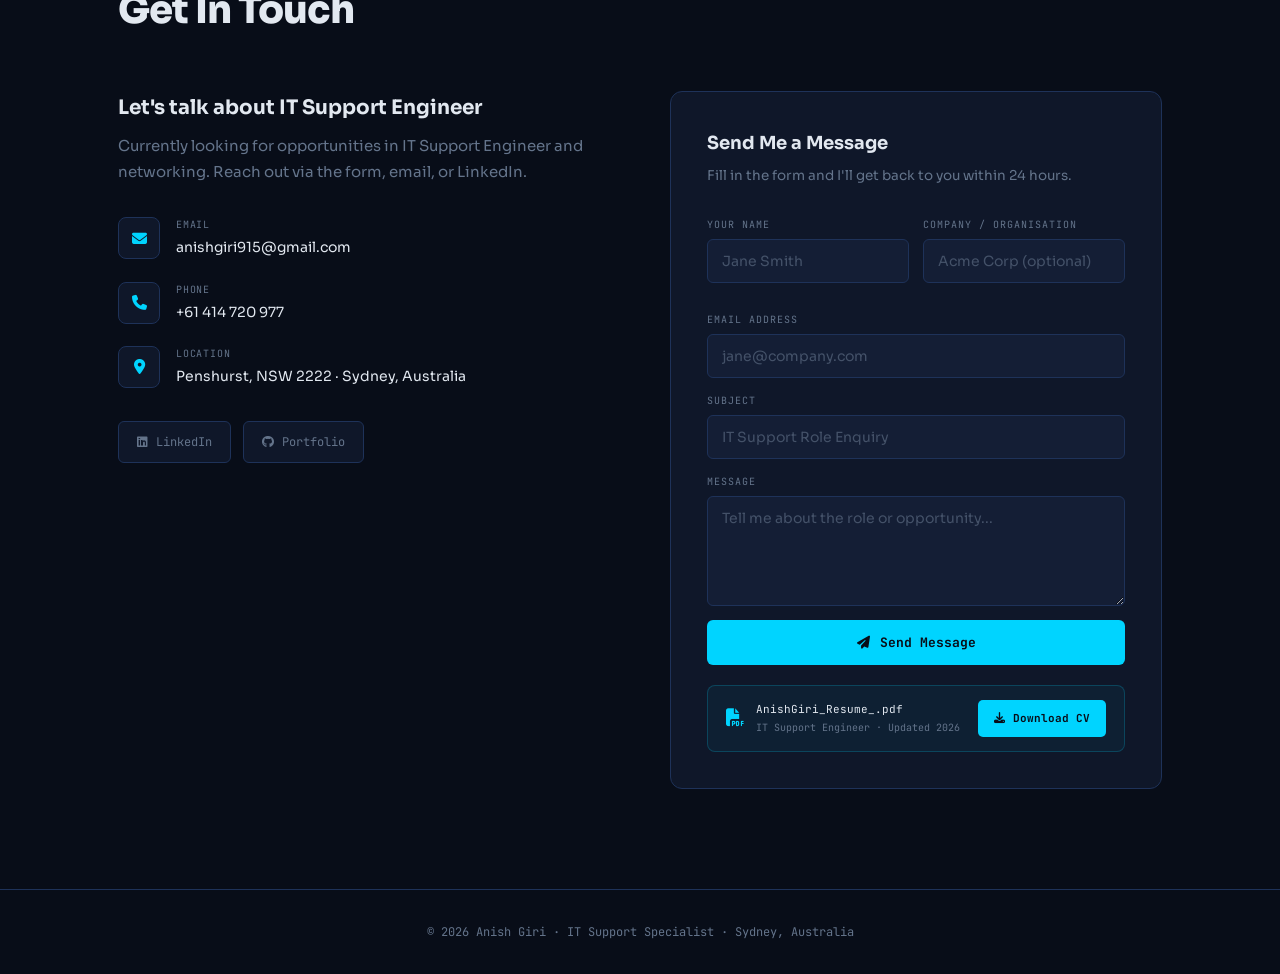
==== commit 5af0bb1c: "Update index.html" ====
--- a/index.html
+++ b/index.html
@@ -240,6 +240,16 @@
     .edu-degree{font-size:17px;font-weight:700;margin-bottom:4px;}
     .edu-school{font-size:14px;color:var(--muted);margin-bottom:8px;}
     .edu-score{display:inline-flex;align-items:center;gap:6px;font-family:'JetBrains Mono',monospace;font-size:11px;color:var(--green);background:rgba(0,255,136,0.07);border:1px solid rgba(0,255,136,0.2);padding:3px 10px;border-radius:3px;}
+
+    /* ===== REFERENCES ===== */
+    .ref-list{display:flex;flex-direction:column;gap:16px;}
+    .ref-item{background:var(--surface);border:1px solid var(--border);border-radius:10px;padding:24px 28px;display:flex;align-items:center;gap:18px;position:relative;transition:border-color 0.2s,background var(--transition),transform 0.3s;}
+    .ref-item::before{content:'';position:absolute;left:0;top:50%;transform:translateY(-50%);width:3px;height:60%;background:#a78bfa;border-radius:0 3px 3px 0;}
+    .ref-item:hover{border-color:rgba(124,58,237,0.35);transform:translateX(4px);}
+    .ref-icon{width:44px;height:44px;border-radius:10px;background:rgba(124,58,237,0.1);color:#a78bfa;display:flex;align-items:center;justify-content:center;font-size:17px;flex-shrink:0;}
+    .ref-name{font-size:15.5px;font-weight:700;margin-bottom:3px;}
+    .ref-role{font-size:12.5px;color:var(--muted);margin-bottom:6px;}
+    .ref-contact{font-family:'JetBrains Mono',monospace;font-size:12px;color:var(--accent);}
 
     /* ===== CONTACT ===== */
     .contact-grid{display:grid;grid-template-columns:1fr 1fr;gap:60px;align-items:start;}
@@ -421,6 +431,7 @@
         <li><a href="#projects">Projects</a></li>
         <li><a href="#certifications">Certs</a></li>
         <li><a href="#education">Education</a></li>
+        <li><a href="#references">References</a></li>
         <li><a href="#contact">Contact</a></li>
       </ul>
     </nav>
@@ -429,7 +440,7 @@
         <i class="fa-solid fa-moon icon-moon"></i>
         <i class="fa-solid fa-sun icon-sun"></i>
       </button>
-      <a href="AnishGiri_Resume..pdf" download class="nav-resume-btn">
+      <a href="AnishGiri_Resume_.pdf" download class="nav-resume-btn">
         <i class="fa-solid fa-download"></i> Resume
       </a>
       <button class="hamburger" id="hamburger" aria-label="Toggle menu">
@@ -446,8 +457,9 @@
     <a href="#projects" class="mobile-link">Projects</a>
     <a href="#certifications" class="mobile-link">Certs</a>
     <a href="#education" class="mobile-link">Education</a>
+    <a href="#references" class="mobile-link">References</a>
     <a href="#contact" class="mobile-link">Contact</a>
-    <a href="AnishGiri_Resume..pdf" download class="mobile-resume"><i class="fa-solid fa-download"></i> Download Resume</a>
+    <a href="AnishGiri_Resume_.pdf" download class="mobile-resume"><i class="fa-solid fa-download"></i> Download Resume</a>
   </div>
 
   <!-- HERO -->
@@ -462,7 +474,7 @@
           </div>
           <h1>Anish<br><span>Giri</span></h1>
           <p class="hero-role">// <span id="typedRole"></span></p>
-          <p class="hero-desc">IT graduate with hands-on experience in network troubleshooting, Windows environments, Active Directory, and user support. Skilled in Microsoft 365 Business administration, email security, and FreshService ticketing. Based in Sydney, seeking IT Support Engineer roles.</p>
+          <p class="hero-desc">Recently graduated with a Bachelor of Information Technology, holding Google IT Support Professional and Microsoft 365 Fundamentals certifications. Experienced in Microsoft 365 administration, Active Directory, email security, and end-user support across Windows environments. Skilled at diagnosing and resolving hardware, software, and network issues with a structured, user-focused approach. Currently seeking an IT Support Engineer role across Australia.</p>
           <div class="hero-tags">
             <span class="tag hot">Google IT Support ✓</span>
             <span class="tag hot">Microsoft 365 ✓</span>
@@ -475,7 +487,7 @@
           </div>
           <div class="hero-buttons">
             <a href="#contact" class="btn-primary"><i class="fa-solid fa-envelope"></i> Get in Touch</a>
-            <a href="AnishGiri_Resume..pdf" download class="btn-secondary"><i class="fa-solid fa-download"></i> Download Resume</a>
+            <a href="AnishGiri_Resume_.pdf" download class="btn-secondary"><i class="fa-solid fa-download"></i> Download Resume</a>
           </div>
         </div>
         <div class="hero-photo-wrap">
@@ -510,13 +522,13 @@
       <h2 class="section-title reveal">IT Graduate, <br>Focused on IT Support Engineer</h2>
       <div class="about-grid">
         <div class="about-text reveal-left">
-          <p>I recently completed my Bachelor of Information Technology at <strong>CIHE Australia</strong>, graduated in June 2026, with an Advanced Diploma from Queensford College where I achieved an overall score of <strong>95%</strong>. My foundation spans networking, Windows Server, and systems administration.</p>
-          <p>I hold the <strong>Google IT Support Professional Certificate</strong> and the <strong>Microsoft 365 Fundamentals</strong> certificate. I am actively building hands-on experience with <strong>Microsoft 365 Business administration</strong> including email security, identity protection, MFA enforcement, and FreshService as a ticketing platform.</p>
-          <p>I have supported real users in a volunteer capacity, assisting with device setup, troubleshooting connectivity issues, and communicating technical solutions clearly to non-technical people.</p>
+          <p>I recently completed my Bachelor of Information Technology at <strong>CIHE Australia</strong>, graduated in June 2026, with an Advanced Diploma from Queensford College. My foundation spans networking, Windows Server, and systems administration.</p>
+          <p>I hold the <strong>Google IT Support Professional Certificate</strong> and the <strong>Microsoft 365 Fundamentals</strong> certificate. I have hands-on experience with <strong>Microsoft 365 administration</strong> — including Exchange Online, Teams, SharePoint and license management — plus Active Directory, email security, and FreshService as a ticketing platform.</p>
+          <p>As an IT Support Intern at Newa IT Solutions, I've resolved hardware, software, and network issues for real end users, and I'm skilled at translating technical solutions into clear, non-technical language.</p>
         </div>
         <div class="about-stat-grid reveal-right">
-          <div class="about-stat stagger-child"><span class="about-stat-num">95%</span><div class="about-stat-label">Advanced Diploma Score</div></div>
-          <div class="about-stat stagger-child"><span class="about-stat-num">4</span><div class="about-stat-label">Industry Certifications</div></div>
+          <div class="about-stat stagger-child"><span class="about-stat-num">1+</span><div class="about-stat-label">Year IT Support Experience</div></div>
+          <div class="about-stat stagger-child"><span class="about-stat-num">3</span><div class="about-stat-label">Industry Certifications</div></div>
           <div class="about-stat stagger-child"><span class="about-stat-num">6</span><div class="about-stat-label">Hands-On Projects</div></div>
           <div class="about-stat stagger-child"><span class="about-stat-num">Sydney</span><div class="about-stat-label">Based in NSW, AU</div></div>
           <div class="about-highlight stagger-child">🎯 Currently targeting IT Support Engineer roles all over Australia. Open to hybrid and on-site positions.</div>
@@ -531,11 +543,11 @@
       <p class="section-label reveal">Technical Skills</p>
       <h2 class="section-title reveal">What I Work With</h2>
       <div class="skills-grid">
-        <div class="skill-card stagger-child"><div class="skill-card-header"><div class="skill-icon blue"><i class="fa-brands fa-windows"></i></div><h3>OS &amp; Desktop Support</h3></div><div class="skill-tags"><span class="skill-tag primary">Windows 10 / 11</span><span class="skill-tag primary">Windows Server 2019</span><span class="skill-tag primary">Active Directory</span><span class="skill-tag">User Account Management</span><span class="skill-tag">Remote Desktop (RDP)</span><span class="skill-tag">Basic Linux (Ubuntu)</span></div></div>
-        <div class="skill-card stagger-child"><div class="skill-card-header"><div class="skill-icon ms"><i class="fa-brands fa-microsoft"></i></div><h3>Cloud &amp; Microsoft 365</h3></div><div class="skill-tags"><span class="skill-tag primary">Microsoft 365 Business</span><span class="skill-tag primary">Azure Fundamentals</span><span class="skill-tag primary">AWS Basics</span><span class="skill-tag">M365 Admin</span><span class="skill-tag">SharePoint</span><span class="skill-tag">Teams Administration</span><span class="skill-tag">Exchange Online</span><span class="skill-tag">Entra ID / Azure AD</span></div></div>
-        <div class="skill-card stagger-child"><div class="skill-card-header"><div class="skill-icon red"><i class="fa-solid fa-shield-halved"></i></div><h3>Email Security &amp; Identity</h3></div><div class="skill-tags"><span class="skill-tag primary">Mail Flow Rules</span><span class="skill-tag primary">Anti-Spam Policies</span><span class="skill-tag primary">MFA Enforcement</span><span class="skill-tag primary">Microsoft Secure Score</span><span class="skill-tag">Microsoft Defender</span><span class="skill-tag">Quarantine Management</span><span class="skill-tag">Password Protection</span><span class="skill-tag">Message Trace</span></div></div>
-        <div class="skill-card stagger-child"><div class="skill-card-header"><div class="skill-icon green"><i class="fa-solid fa-headset"></i></div><h3>IT Support &amp; Helpdesk</h3></div><div class="skill-tags"><span class="skill-tag primary">FreshService (Learning)</span><span class="skill-tag primary">Ticketing Systems</span><span class="skill-tag">Hardware Troubleshooting</span><span class="skill-tag">Device Setup &amp; Config</span><span class="skill-tag">Printer &amp; Peripheral Support</span><span class="skill-tag">User Communication</span></div></div>
-        <div class="skill-card stagger-child"><div class="skill-card-header"><div class="skill-icon orange"><i class="fa-solid fa-network-wired"></i></div><h3>Networking Fundamentals</h3></div><div class="skill-tags"><span class="skill-tag primary">TCP/IP &amp; Subnetting</span><span class="skill-tag primary">DNS &amp; DHCP</span><span class="skill-tag">VLANs &amp; NAT/PAT</span><span class="skill-tag">Wi-Fi Troubleshooting</span><span class="skill-tag">Cisco IOS CLI</span><span class="skill-tag">Wireshark</span></div></div>
+        <div class="skill-card stagger-child"><div class="skill-card-header"><div class="skill-icon blue"><i class="fa-brands fa-windows"></i></div><h3>OS &amp; Desktop</h3></div><div class="skill-tags"><span class="skill-tag primary">Windows 10 / 11</span><span class="skill-tag primary">Windows Server 2019</span><span class="skill-tag primary">Active Directory</span><span class="skill-tag">Remote Desktop (RDP)</span><span class="skill-tag">Basic Linux (Ubuntu)</span></div></div>
+        <div class="skill-card stagger-child"><div class="skill-card-header"><div class="skill-icon ms"><i class="fa-brands fa-microsoft"></i></div><h3>Microsoft 365</h3></div><div class="skill-tags"><span class="skill-tag primary">M365 Admin Center</span><span class="skill-tag primary">Exchange Online</span><span class="skill-tag primary">SharePoint</span><span class="skill-tag">Teams</span><span class="skill-tag">Entra ID / Azure AD</span><span class="skill-tag">Shared Mailboxes</span><span class="skill-tag">RBAC</span><span class="skill-tag">MFA Enforcement</span></div></div>
+        <div class="skill-card stagger-child"><div class="skill-card-header"><div class="skill-icon red"><i class="fa-solid fa-shield-halved"></i></div><h3>Email Security</h3></div><div class="skill-tags"><span class="skill-tag primary">Mail Flow Rules</span><span class="skill-tag primary">Anti-Spam Policies</span><span class="skill-tag primary">Microsoft Defender</span><span class="skill-tag primary">Secure Score</span><span class="skill-tag">Quarantine Management</span><span class="skill-tag">Message Trace</span></div></div>
+        <div class="skill-card stagger-child"><div class="skill-card-header"><div class="skill-icon green"><i class="fa-solid fa-headset"></i></div><h3>IT Support &amp; Helpdesk</h3></div><div class="skill-tags"><span class="skill-tag primary">FreshService Ticketing</span><span class="skill-tag primary">Hardware Setup &amp; Troubleshooting</span><span class="skill-tag">Device Configuration</span><span class="skill-tag">Printer &amp; Peripheral Support</span></div></div>
+        <div class="skill-card stagger-child"><div class="skill-card-header"><div class="skill-icon orange"><i class="fa-solid fa-network-wired"></i></div><h3>Networking</h3></div><div class="skill-tags"><span class="skill-tag primary">TCP/IP</span><span class="skill-tag primary">DNS &amp; DHCP</span><span class="skill-tag primary">Subnetting</span><span class="skill-tag">VLANs &amp; NAT/PAT</span><span class="skill-tag">Wi-Fi Troubleshooting</span><span class="skill-tag">Cisco IOS CLI</span><span class="skill-tag">Wireshark</span></div></div>
         <div class="skill-card stagger-child"><div class="skill-card-header"><div class="skill-icon purple"><i class="fa-solid fa-code"></i></div><h3>Dev &amp; Scripting</h3></div><div class="skill-tags"><span class="skill-tag">Python</span><span class="skill-tag">SQL / MySQL</span><span class="skill-tag">JavaScript</span><span class="skill-tag">HTML / CSS</span><span class="skill-tag">Git &amp; GitHub</span><span class="skill-tag">VS Code</span></div></div>
       </div>
     </div>
@@ -550,15 +562,17 @@
         <div class="work-item reveal">
           <div class="work-header">
             <div><div class="work-role">IT Support Intern</div><div class="work-company"><i class="fa-solid fa-building" style="font-size:11px;margin-right:6px;opacity:0.7;"></i>Newa IT Solutions — Sydney, Australia</div></div>
-            <div class="work-meta"><span class="work-period">March 2025 – Ongoing</span><span class="work-location"><i class="fa-solid fa-location-dot" style="font-size:10px;margin-right:4px;"></i>Sydney, NSW</span></div>
+            <div class="work-meta"><span class="work-period">Mar 2025 – Ongoing</span><span class="work-location"><i class="fa-solid fa-location-dot" style="font-size:10px;margin-right:4px;"></i>Sydney, NSW</span></div>
           </div>
           <ul class="work-bullets">
-            <li>Provided Level 1 support, such as resolved hardware, software, and network issues for end users.</li>
-            <li>Set up and maintained workstations, peripherals, and network equipment.</li>
-            <li>Managed user accounts in Active Directory and Microsoft 365.</li>
-            <li>Communicated technical solutions clearly to non-technical users.</li>
+            <li>Resolved hardware, software, and network issues for end users, maintaining and extending relationships.</li>
+            <li>Managed Active Directory user accounts, including provisioning, password resets, and group membership updates.</li>
+            <li>Administered Microsoft 365 environment, covering Exchange Online, Teams, SharePoint, and license management.</li>
+            <li>Configured and maintained workstations, peripherals, and network equipment from initial setup.</li>
+            <li>Logged and tracked support requests via FreshService, ensuring timely resolution within SLA targets.</li>
+            <li>Translated technical solutions into clear, non-technical language, ensuring a positive end-user experience.</li>
           </ul>
-          <div class="work-tags"><span class="work-tag">Level 1 Support</span><span class="work-tag">Active Directory</span><span class="work-tag">Microsoft 365</span><span class="work-tag">Hardware Setup</span><span class="work-tag">Network Equipment</span><span class="work-tag">User Communication</span></div>
+          <div class="work-tags"><span class="work-tag">Level 1 Support</span><span class="work-tag">Active Directory</span><span class="work-tag">Microsoft 365</span><span class="work-tag">Exchange Online</span><span class="work-tag">FreshService</span><span class="work-tag">SLA Management</span><span class="work-tag">Hardware Setup</span><span class="work-tag">User Communication</span></div>
         </div>
       </div>
     </div>
@@ -571,11 +585,10 @@
       <h2 class="section-title reveal">Hands-On Work</h2>
       <div class="projects-grid">
         <div class="project-card stagger-child"><div class="project-card-top orange"></div><div class="project-body"><p class="project-cat orange-label">// Network Troubleshooting</p><h3 class="project-title">Static Routing &amp; WAN Fault Diagnosis</h3><p class="project-desc">Multi-site WAN simulation — diagnosed and fixed a live connectivity failure caused by a miscabled interface, and identified missing return routes by reading the routing table.</p><div class="project-tags"><span class="project-tag">Cisco Packet Tracer</span><span class="project-tag">Static Routing</span><span class="project-tag">Fault Isolation</span><span class="project-tag">4 Routers</span></div><a href="static-routing-project.html" class="project-link">View Project →</a></div></div>
-        <div class="project-card stagger-child"><div class="project-card-top"></div><div class="project-body"><p class="project-cat">// Enterprise Network Design</p><h3 class="project-title">EIGRP Multi-Site WAN Network</h3><p class="project-desc">Designed and built a 3-site corporate WAN with dynamic EIGRP routing — automatic route convergence across all sites verified with Cisco IOS show commands.</p><div class="project-tags"><span class="project-tag">EIGRP</span><span class="project-tag">WAN Design</span><span class="project-tag">Cisco IOS</span><span class="project-tag">3 Routers</span></div><a href="eigrp-project.html" class="project-link">View Project →</a></div></div>
+        <div class="project-card stagger-child"><div class="project-card-top"></div><div class="project-body"><p class="project-cat">// Enterprise Network Design</p><h3 class="project-title">EIGRP Multi-Site WAN Network</h3><p class="project-desc">Built a 3-site corporate WAN with dynamic EIGRP routing and verified convergence via Cisco IOS — automatic route convergence across all sites confirmed with Cisco IOS show commands.</p><div class="project-tags"><span class="project-tag">EIGRP</span><span class="project-tag">WAN Design</span><span class="project-tag">Cisco IOS</span><span class="project-tag">3 Routers</span></div><a href="eigrp-project.html" class="project-link">View Project →</a></div></div>
         <div class="project-card stagger-child"><div class="project-card-top green"></div><div class="project-body"><p class="project-cat green-label">// Redundancy &amp; Failover</p><h3 class="project-title">HSRP Gateway Redundancy</h3><p class="project-desc">Implemented dual-router failover using HSRP — if the primary router fails, end users automatically switch to the backup with zero manual intervention.</p><div class="project-tags"><span class="project-tag">HSRP</span><span class="project-tag">Gateway Redundancy</span><span class="project-tag">Failover</span><span class="project-tag">Cisco 2811</span></div><a href="hsrp-project.html" class="project-link">View Project →</a></div></div>
         <div class="project-card stagger-child"><div class="project-card-top ms"></div><div class="project-body"><p class="project-cat ms-label">// Microsoft 365 Administration</p><h3 class="project-title">Groups, Teams &amp; Access Control</h3><p class="project-desc">Configured Security Groups, Distribution Lists, and Microsoft 365 Groups with linked Teams workspaces. Implemented RBAC with live permission boundary testing.</p><div class="project-tags"><span class="project-tag">Microsoft 365</span><span class="project-tag">Azure AD</span><span class="project-tag">RBAC</span><span class="project-tag">Entra ID</span><span class="project-tag">Teams</span></div><a href="m365_portfolio_projects_3_4.html" class="project-link">View Project →</a></div></div>
-        <div class="project-card stagger-child"><div class="project-card-top ms"></div><div class="project-body"><p class="project-cat ms-label">// Microsoft 365 Administration</p><h3 class="project-title">Shared Mailboxes, SharePoint &amp; Resource Mailboxes</h3><p class="project-desc">End-to-end configuration of collaborative email infrastructure, SharePoint team sites with permission tiers, and room resource mailboxes on a live M365 tenant.</p><div class="project-tags"><span class="project-tag">Exchange Online</span><span class="project-tag">SharePoint</span><span class="project-tag">Shared Mailboxes</span><span class="project-tag">Resource Mailboxes</span></div><a href="m365_portfolio_project_5_FINAL.html" class="project-link">View Project →</a></div></div>
-        <!-- PROJECT 7 — NEW -->
+        <div class="project-card stagger-child"><div class="project-card-top ms"></div><div class="project-body"><p class="project-cat ms-label">// Microsoft 365 Administration</p><h3 class="project-title">Shared Mailboxes, SharePoint &amp; Resource Mailboxes</h3><p class="project-desc">Configured collaborative email infrastructure with tiered SharePoint permissions and resource mailboxes, end-to-end on a live M365 tenant.</p><div class="project-tags"><span class="project-tag">Exchange Online</span><span class="project-tag">SharePoint</span><span class="project-tag">Shared Mailboxes</span><span class="project-tag">Resource Mailboxes</span></div><a href="m365_portfolio_project_5_FINAL.html" class="project-link">View Project →</a></div></div>
         <div class="project-card stagger-child"><div class="project-card-top red"></div><div class="project-body"><p class="project-cat red-label">// Email Security &amp; Identity</p><h3 class="project-title">Email Security &amp; Identity Protection</h3><p class="project-desc">Hardened a live M365 tenant with mail flow rules, anti-spam policies, per-user MFA enforcement, and Microsoft Secure Score — simulating real-world security operations for an IT department.</p><div class="project-tags"><span class="project-tag">Mail Flow Rules</span><span class="project-tag">Anti-Spam</span><span class="project-tag">MFA</span><span class="project-tag">Entra ID</span><span class="project-tag">Secure Score</span><span class="project-tag">Defender</span></div><a href="m365_portfolio_project_7.html" class="project-link">View Project →</a></div></div>
       </div>
     </div>
@@ -589,8 +602,7 @@
       <div class="cert-grid">
         <a href="https://www.coursera.org/account/accomplishments/verify/2GB7T8TE48YM" target="_blank" rel="noopener noreferrer" class="cert-card stagger-child"><div class="cert-logo blue"><i class="fa-brands fa-google"></i></div><div class="cert-info"><div class="cert-name">Google IT Support Professional</div><div class="cert-issuer">Google · Coursera · Verify ↗</div></div><i class="fa-solid fa-arrow-right cert-arrow"></i></a>
         <a href="https://www.linkedin.com/learning/certificates/3eea0d4010a1ec0c30581387a0d0dacdb82846d901bf9c176fce46b1623c6fd1" target="_blank" rel="noopener noreferrer" class="cert-card stagger-child"><div class="cert-logo ms"><i class="fa-brands fa-microsoft"></i></div><div class="cert-info"><div class="cert-name">Microsoft 365 Fundamentals</div><div class="cert-issuer">Microsoft · LinkedIn Learning · Verify ↗</div></div><i class="fa-solid fa-arrow-right cert-arrow"></i></a>
-        <a href="https://courses.cognitiveclass.ai/certificates/48f96badd2b34d3ea6a0a34c02ce4529" target="_blank" rel="noopener noreferrer" class="cert-card stagger-child"><div class="cert-logo ibm"><i class="fa-solid fa-database"></i></div><div class="cert-info"><div class="cert-name">Python 101 for Data Science</div><div class="cert-issuer">IBM · Cognitive Class · Issued Feb 2025 · Verify ↗</div></div><i class="fa-solid fa-arrow-right cert-arrow"></i></a>
-        <a href="https://www.credly.com/badges/916e326c-3fa9-4112-a0b1-f5c9e3af08b8/linked_in_profile" target="_blank" rel="noopener noreferrer" class="cert-card stagger-child"><div class="cert-logo python"><i class="fa-brands fa-python"></i></div><div class="cert-info"><div class="cert-name">Python for Data Science Badge</div><div class="cert-issuer">IBM · Credly · Verify ↗</div></div><i class="fa-solid fa-arrow-right cert-arrow"></i></a>
+        <a href="https://courses.cognitiveclass.ai/certificates/48f96badd2b34d3ea6a0a34c02ce4529" target="_blank" rel="noopener noreferrer" class="cert-card stagger-child"><div class="cert-logo ibm"><i class="fa-solid fa-database"></i></div><div class="cert-info"><div class="cert-name">Python 101 for Data Science</div><div class="cert-issuer">IBM · Cognitive Class · Verify ↗</div></div><i class="fa-solid fa-arrow-right cert-arrow"></i></a>
       </div>
     </div>
   </section>
@@ -602,9 +614,25 @@
       <h2 class="section-title reveal">Academic Background</h2>
       <div class="edu-list">
         <div class="edu-item stagger-child"><p class="edu-meta">Dec 2024 – Jun 2026</p><p class="edu-degree">Bachelor of Information Technology</p><p class="edu-school">CIHE Australia · Sydney, NSW</p></div>
-        <div class="edu-item stagger-child"><p class="edu-meta">Jan 2024 – Dec 2024</p><p class="edu-degree">Advanced Diploma of Information Technology</p><p class="edu-school">Queensford College · Sydney, NSW</p><span class="edu-score">⭐ Overall Score: A+</span></div>
-       
-        
+        <div class="edu-item stagger-child"><p class="edu-meta">Jan 2024 – Dec 2024</p><p class="edu-degree">Advanced Diploma of Information Technology</p><p class="edu-school">Queensford College · Sydney, NSW</p></div>
+      </div>
+    </div>
+  </section>
+
+  <!-- REFERENCES -->
+  <section class="section" id="references">
+    <div class="container">
+      <p class="section-label reveal">References</p>
+      <h2 class="section-title reveal">Who Can Vouch For Me</h2>
+      <div class="ref-list">
+        <div class="ref-item stagger-child">
+          <div class="ref-icon"><i class="fa-solid fa-user-tie"></i></div>
+          <div>
+            <div class="ref-name">Sudan Maharjan</div>
+            <div class="ref-role">Director / IT Head, Newa IT Solutions</div>
+            <div class="ref-contact">+61 481 366 151 · sudan@newaitsolutions.com</div>
+          </div>
+        </div>
       </div>
     </div>
   </section>
@@ -640,7 +668,7 @@
             <button type="submit" class="btn-submit" id="submitBtn"><i class="fa-solid fa-paper-plane"></i> Send Message</button>
           </form>
           <div class="form-success" id="formSuccess"><i class="fa-solid fa-circle-check"></i><p>Message sent successfully!</p><span>I'll get back to you within 24 hours.</span></div>
-          <div class="resume-strip"><div class="resume-file"><i class="fa-solid fa-file-pdf resume-file-icon"></i><div><div class="resume-file-name">AnishGiri_Resume..pdf</div><div class="resume-file-size">IT Support Engineer · Updated 2026</div></div></div><a href="Anish_Giri_Resume_IT%20support.pdf" download class="btn-download"><i class="fa-solid fa-download"></i> Download CV</a></div>
+          <div class="resume-strip"><div class="resume-file"><i class="fa-solid fa-file-pdf resume-file-icon"></i><div><div class="resume-file-name">AnishGiri_Resume_.pdf</div><div class="resume-file-size">IT Support Engineer · Updated 2026</div></div></div><a href="AnishGiri_Resume_.pdf" download class="btn-download"><i class="fa-solid fa-download"></i> Download CV</a></div>
         </div>
       </div>
     </div>
@@ -821,7 +849,7 @@
     fabBtn.addEventListener('click', () => panel.classList.toggle('open'));
     closeBtn.addEventListener('click', () => panel.classList.remove('open'));
 
-    // ── Full knowledge base about Anish — updated with Project 7 ────────────
+    // ── Full knowledge base about Anish — synced with latest resume ────────
     const ANISH_SYSTEM_PROMPT = `You are Anish Giri's personal AI assistant embedded on his portfolio website (anish.website).
 Your job is to answer questions about Anish in a friendly, professional, and accurate way — as if you know him personally.
 Keep answers concise (2–4 sentences max) unless the question requires more detail. Never make things up; if unsure, say so.
@@ -834,40 +862,46 @@
 - LinkedIn: linkedin.com/in/anish-giri-1b8530228
 - Status: Actively looking for IT Support Engineer roles in Sydney. Open to hybrid and on-site.
 
+=== PROFESSIONAL SUMMARY ===
+Recently graduated with a Bachelor of Information Technology, holding Google IT Support Professional and Microsoft 365 Fundamentals certifications. Experienced in Microsoft 365 administration, Active Directory, email security, and end-user support across Windows environments. Skilled at diagnosing and resolving hardware, software, and network issues with a structured, user-focused approach.
+
 === EDUCATION ===
-- Bachelor of IT at CIHE Australia (graduated June 2026)
-- Advanced Diploma of IT from Queensford College — 95% overall score
-- Diploma of IT from Queensford College
+- Bachelor of Information Technology, CIHE Australia, Sydney (Dec 2024 – Jun 2026)
+- Advanced Diploma of Information Technology, Queensford College, Sydney (Jan 2024 – Dec 2024)
 
 === CERTIFICATIONS ===
-- Google IT Support Professional Certificate (Coursera)
-- Microsoft 365 Fundamentals (LinkedIn Learning)
-- Python 101 for Data Science (IBM / Cognitive Class)
-- Python for Data Science Badge (IBM / Credly)
+- Google IT Support Professional Certificate
+- Microsoft 365 Fundamentals
+- Python 101 for Data Science
 
 === WORK EXPERIENCE ===
-- IT Support Intern at Newa IT Solutions, Sydney (March 2025 – March 2026)
-  • Level 1 helpdesk support (hardware, software, network issues)
-  • Active Directory & Microsoft 365 user account management
-  • Workstation and peripheral setup & configuration
-  • Communicated technical solutions clearly to non-technical users
+- IT Support Intern at Newa IT Solutions, Sydney (Mar 2025 – Ongoing)
+  • Resolved hardware, software, and network issues for end users, maintaining and extending relationships
+  • Managed Active Directory user accounts — provisioning, password resets, and group membership updates
+  • Administered Microsoft 365 environment: Exchange Online, Teams, SharePoint, and license management
+  • Configured and maintained workstations, peripherals, and network equipment from initial setup
+  • Logged and tracked support requests via FreshService, ensuring timely resolution within SLA targets
+  • Translated technical solutions into clear, non-technical language, ensuring a positive end-user experience
 
 === TECHNICAL SKILLS ===
-- OS: Windows 10/11, Windows Server 2019, Basic Linux (Ubuntu)
-- Cloud & M365: Microsoft 365 Business, Azure Fundamentals, AWS Basics, SharePoint, Teams Admin, Exchange Online, RBAC, Entra ID
-- Email Security & Identity: Mail Flow Rules, Anti-Spam Policies, MFA Enforcement, Microsoft Secure Score, Microsoft Defender, Quarantine Management, Password Protection, Message Trace
-- Networking: TCP/IP, Subnetting, DNS/DHCP, VLANs, NAT/PAT, Cisco IOS CLI, Wireshark, Wi-Fi troubleshooting
-- IT Support: FreshService ticketing, hardware troubleshooting, device setup, Active Directory
+- OS & Desktop: Windows 10/11, Windows Server 2019, Active Directory, Remote Desktop (RDP), Basic Linux (Ubuntu)
+- Microsoft 365: M365 Admin Center, Exchange Online, SharePoint, Teams, Entra ID / Azure AD, Shared Mailboxes, RBAC, MFA enforcement
+- Email Security: Mail flow rules, anti-spam policies, Microsoft Defender, Secure Score, quarantine management, message trace
+- IT Support & Helpdesk: FreshService ticketing, hardware setup & troubleshooting, device configuration, printer & peripheral support
+- Networking: TCP/IP, DNS, DHCP, subnetting, VLANs, NAT/PAT, Wi-Fi troubleshooting, Cisco IOS CLI, Wireshark
 - Dev/Scripting: Python, SQL/MySQL, JavaScript, HTML/CSS, Git/GitHub
 - Tools: Cisco Packet Tracer 8.2, Oracle VirtualBox, Figma, VS Code
 
 === PROJECTS (6 completed) ===
 1. Static Routing & WAN Fault Diagnosis — diagnosed live connectivity failure in multi-site WAN simulation (Cisco Packet Tracer, 4 routers)
-2. EIGRP Multi-Site WAN Network — designed 3-site corporate WAN with dynamic EIGRP routing and automatic route convergence
-3. HSRP Gateway Redundancy — dual-router failover with zero manual intervention when primary fails
+2. EIGRP Multi-Site WAN Network — built a 3-site corporate WAN with dynamic EIGRP routing, verified convergence via Cisco IOS
+3. HSRP Gateway Redundancy — dual-router failover with zero manual intervention when the primary fails
 4. M365 Groups, Teams & Access Control (RBAC) — Security Groups, Distribution Lists, M365 Groups with Teams workspaces, live permission boundary testing on real M365 tenant
-5. Shared Mailboxes, SharePoint & Resource Mailboxes — end-to-end email infrastructure, SharePoint team sites with permission tiers, room mailboxes on a live tenant
-6. Email Security & Identity Protection (Project 7, June 2026) — Hardened a live M365 tenant (IntelX800.onmicrosoft.com) by configuring mail flow rules (email disclaimer + sensitive keyword blocker with custom NDR), anti-spam policies with allow/block lists and quarantine management, per-user MFA enforcement via Microsoft Entra ID, custom password protection policies, and improved Microsoft Secure Score using Defender recommendations. Level: Intermediate–Advanced.
+5. Shared Mailboxes, SharePoint & Resource Mailboxes — end-to-end collaborative email infrastructure with tiered SharePoint permissions and resource mailboxes
+6. Email Security & Identity Protection — hardened a live M365 tenant with mail flow rules, anti-spam policies, and MFA enforcement, plus improved Microsoft Secure Score using Defender recommendations
+
+=== REFERENCES ===
+- Sudan Maharjan, Director / IT Head, Newa IT Solutions — +61 481 366 151, sudan@newaitsolutions.com
 
 === HOBBIES & PERSONAL INTERESTS ===
 - Loves playing football and going to the gym regularly
@@ -882,7 +916,7 @@
 - Approachable, patient, and easy to talk to
 
 === LEARNING & GROWTH MINDSET ===
-- Describes himself as a "desperate" (passionate) and quick learner
+- Describes himself as a passionate and quick learner
 - Primarily self-taught through hands-on practice — learns best by actually doing things
 - Also uses YouTube and online resources to supplement learning
 - Always eager to pick up new technologies and tools on the job
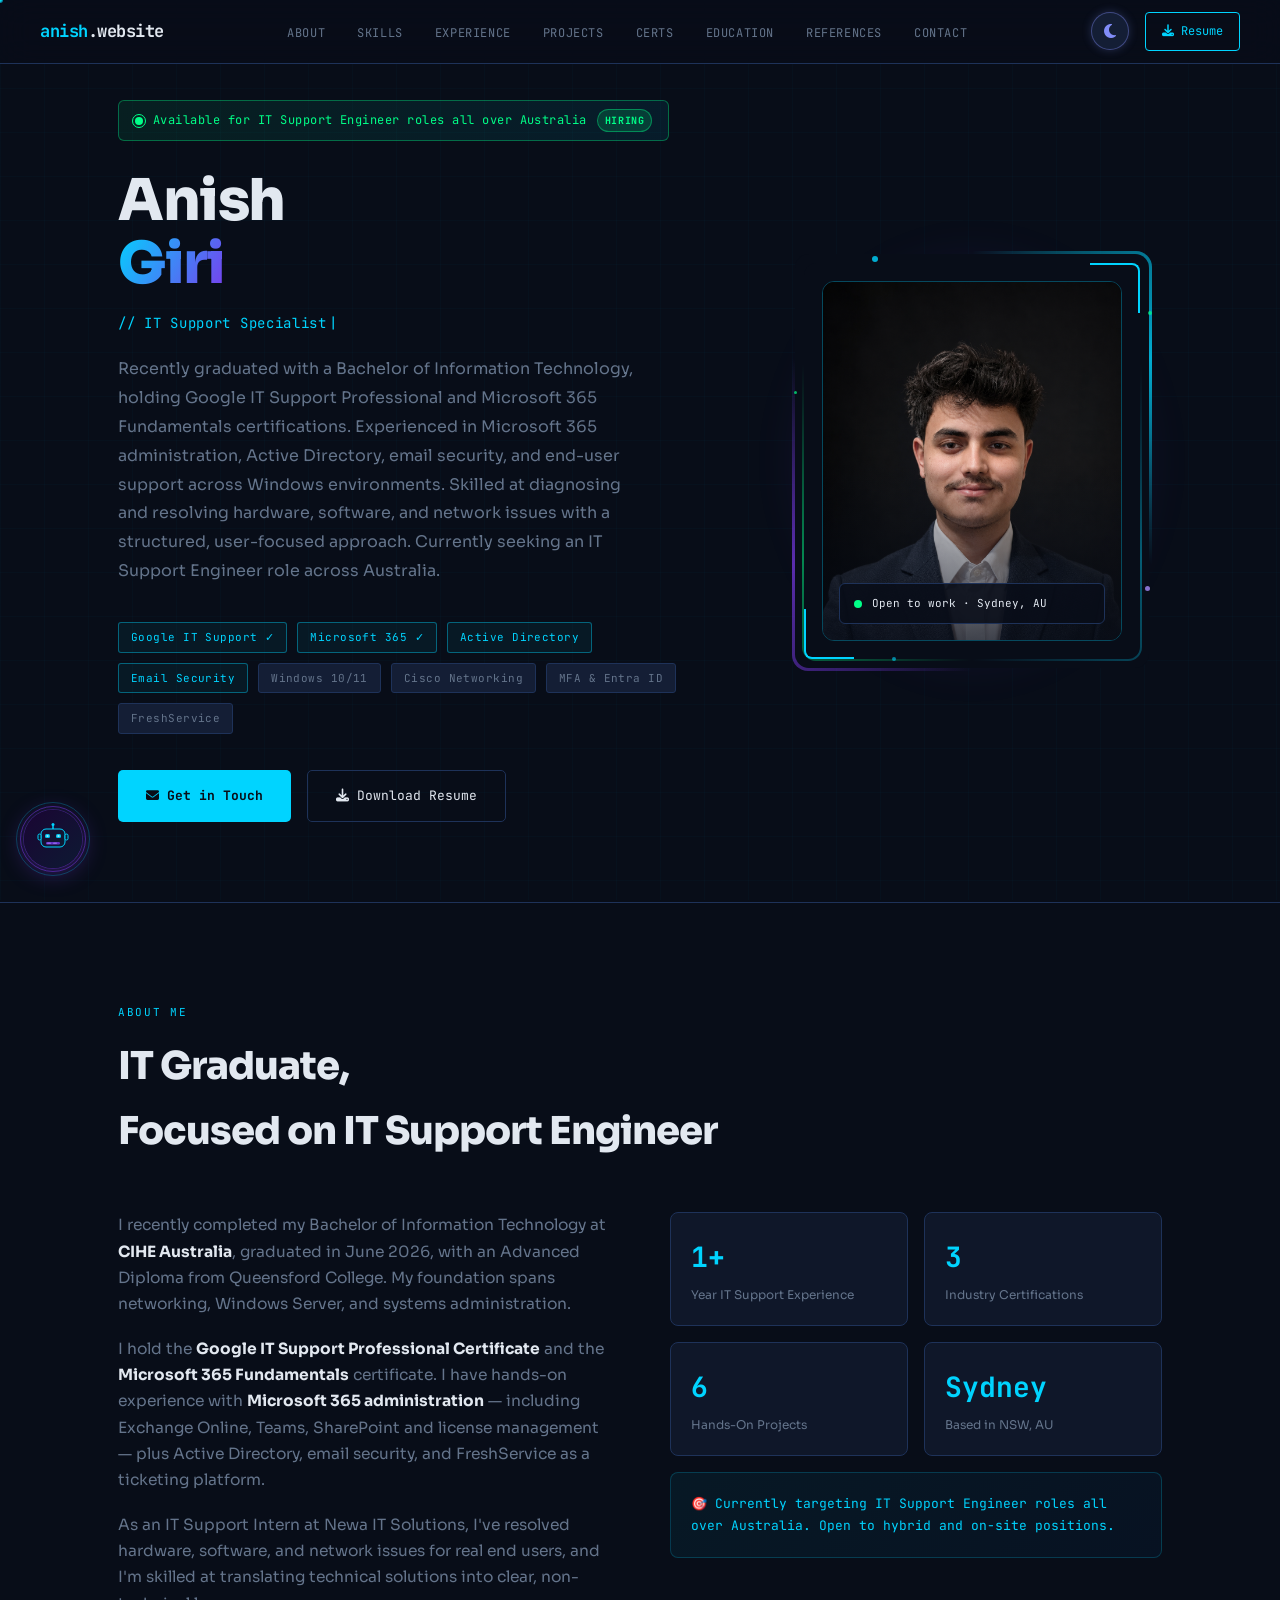
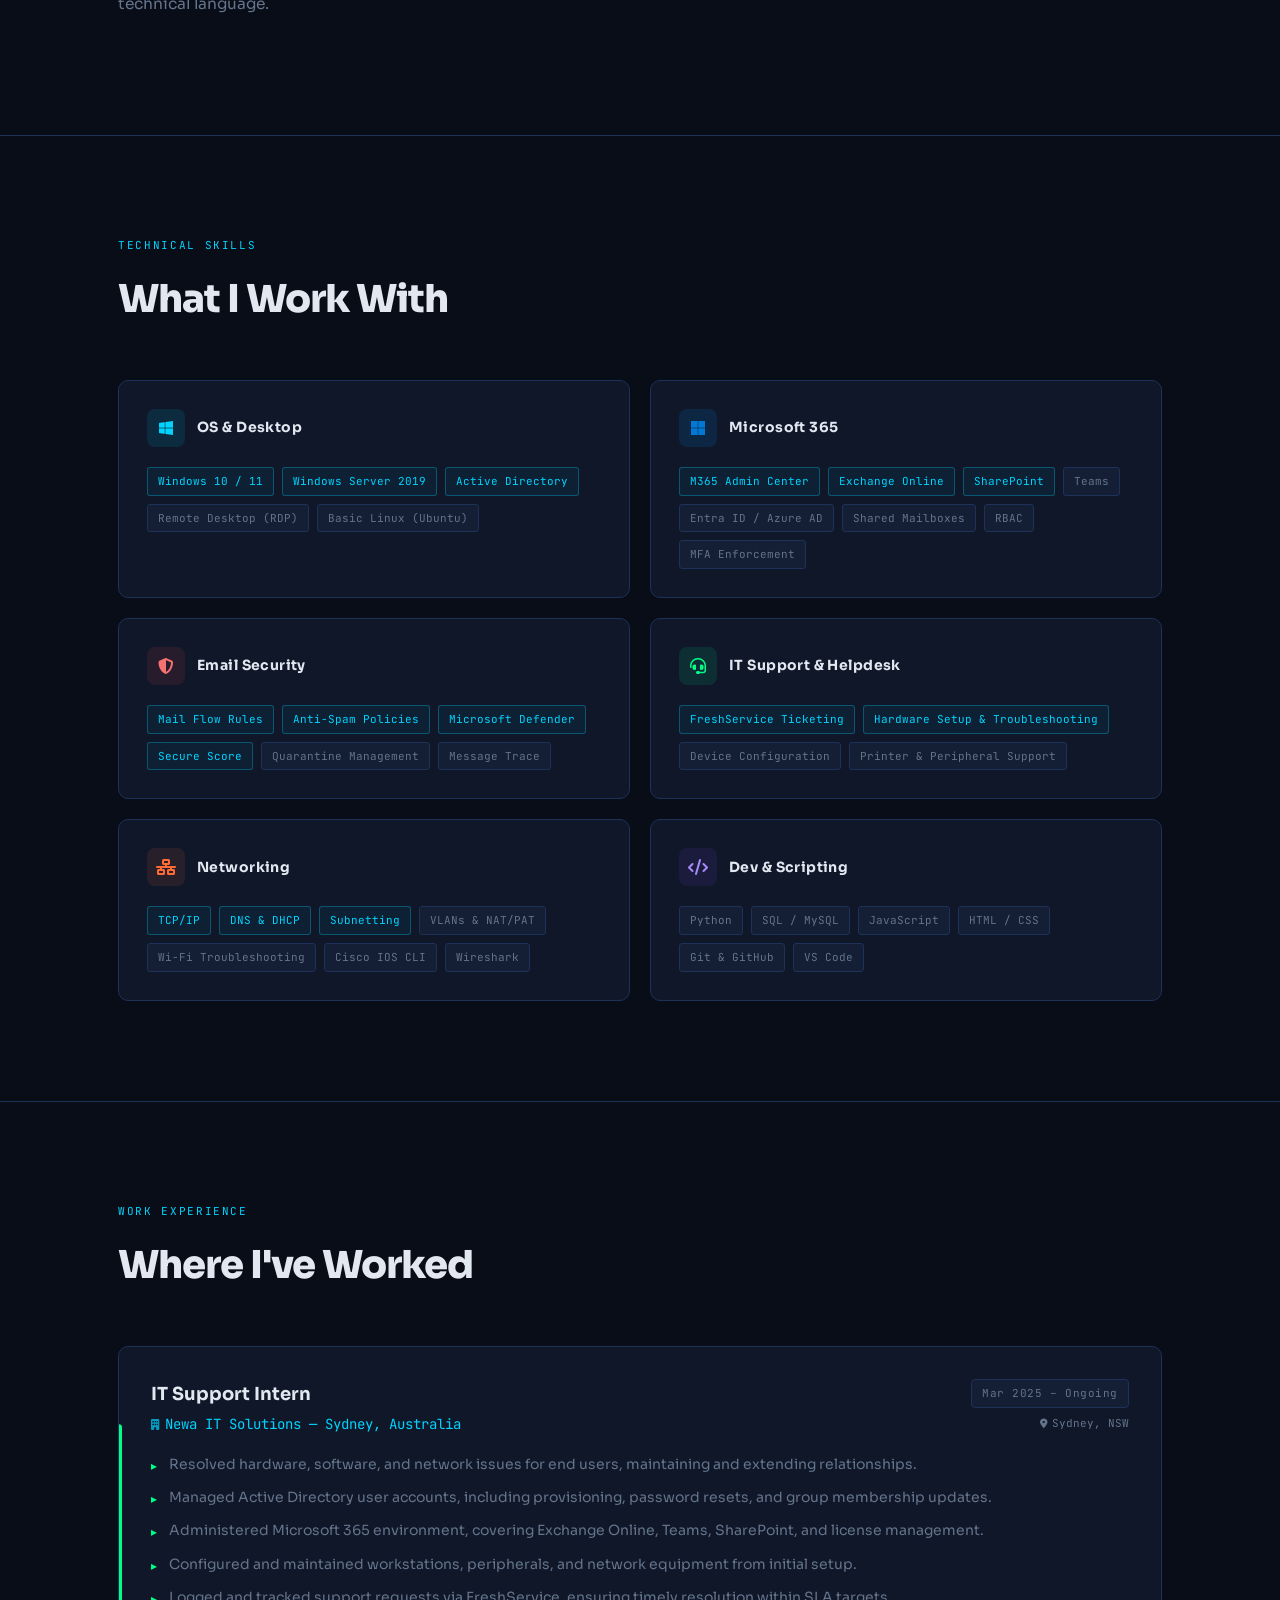
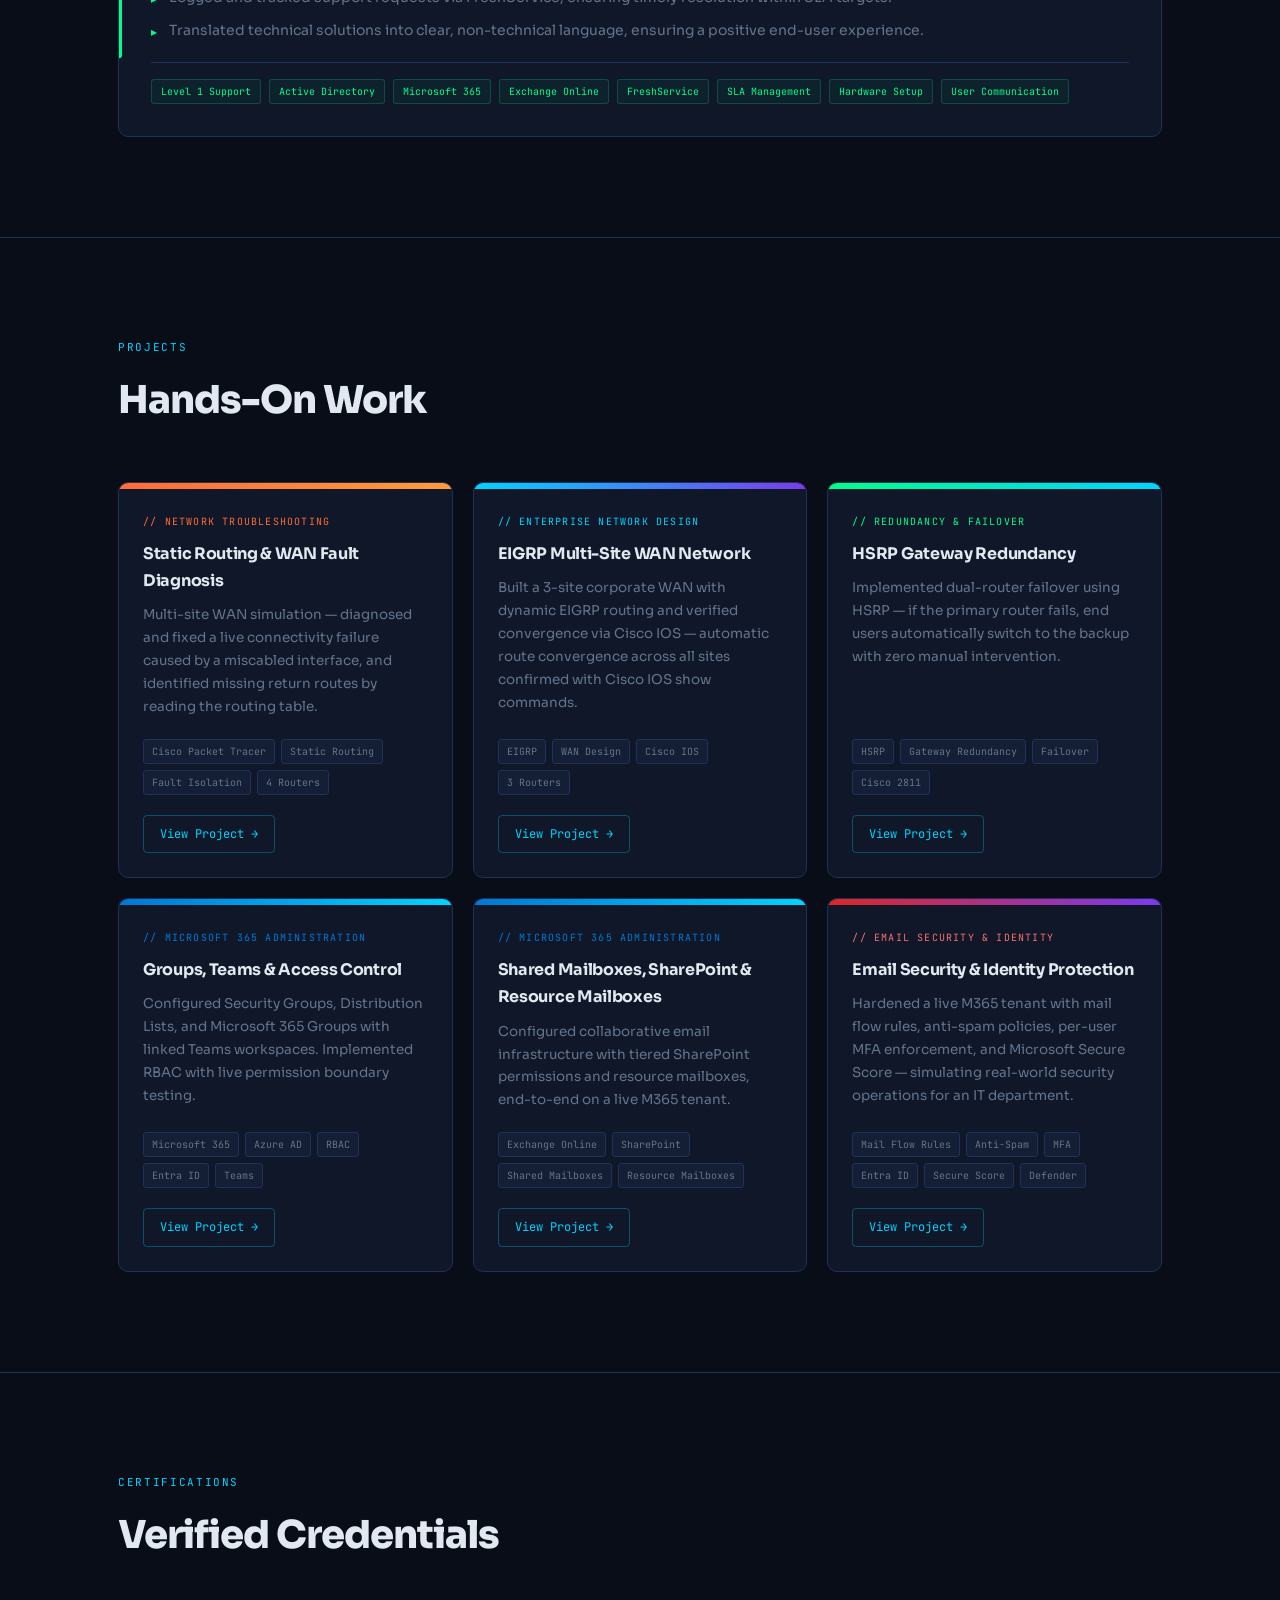
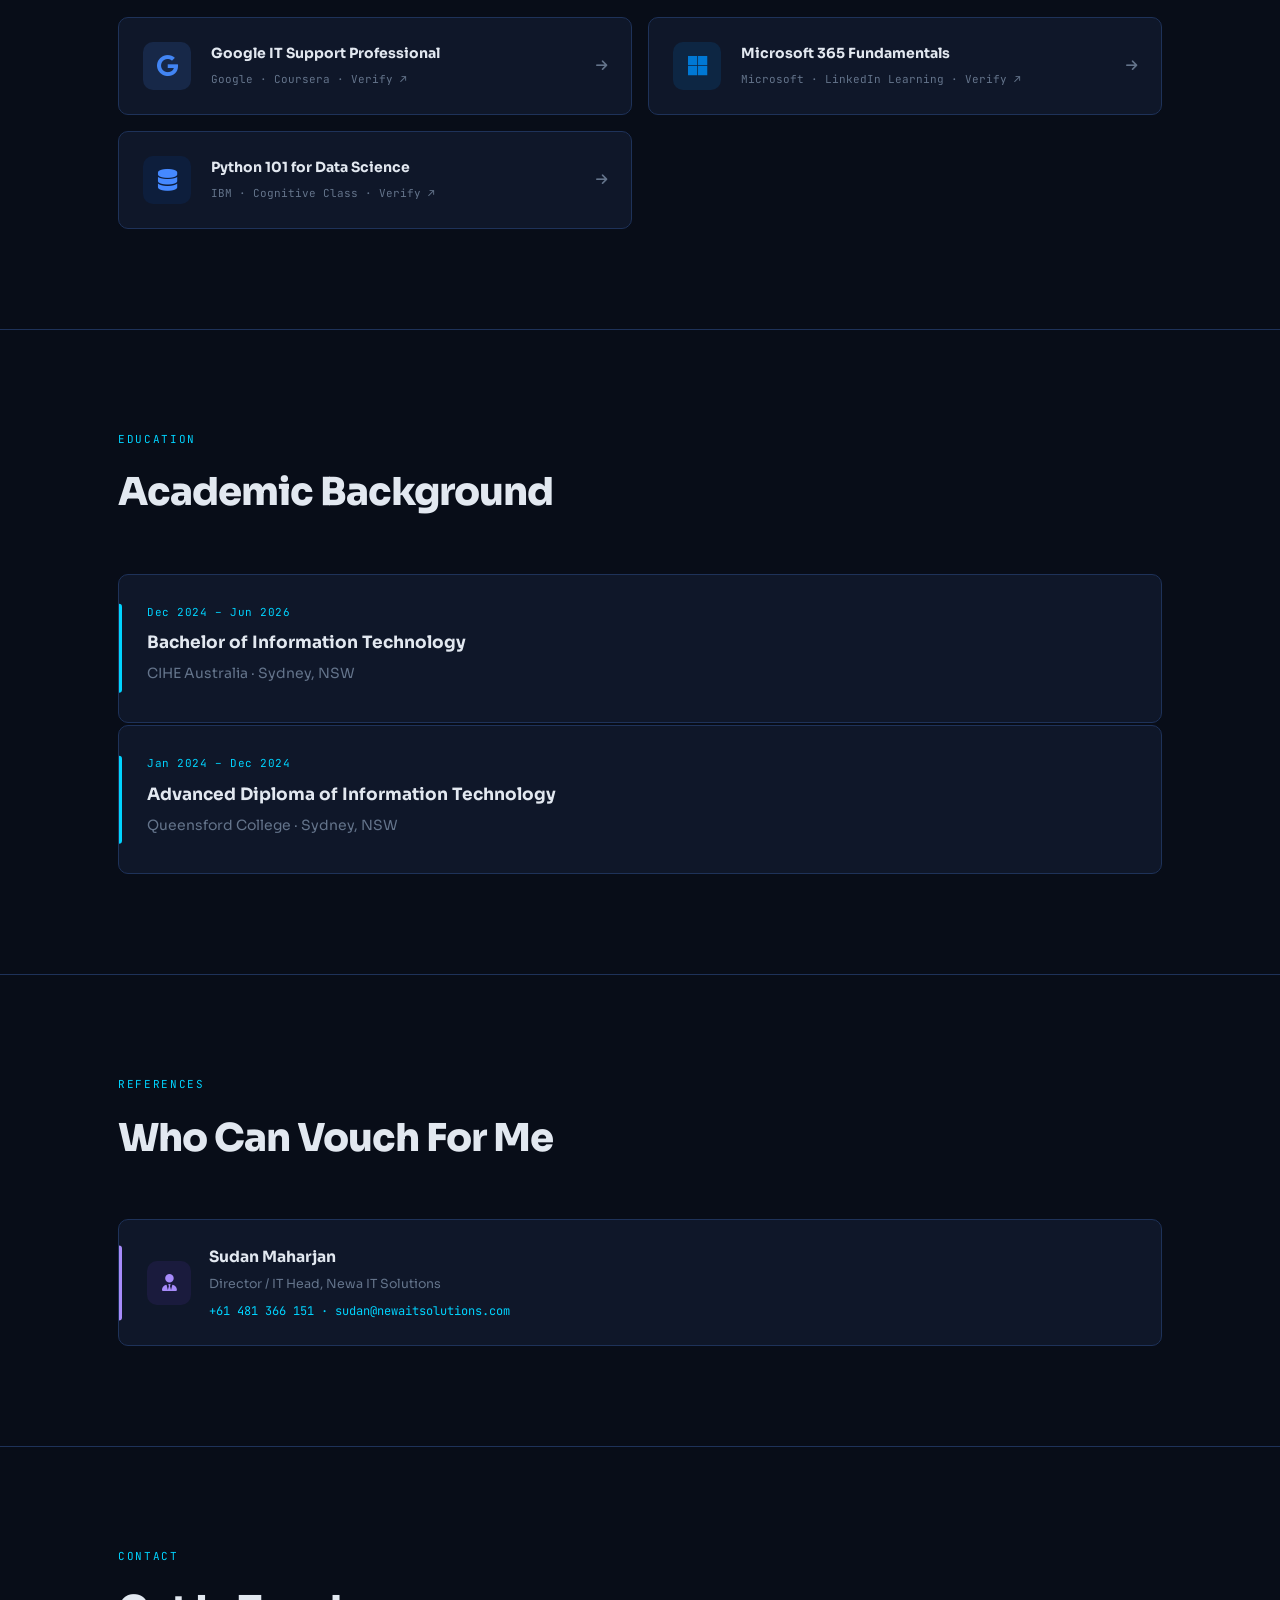
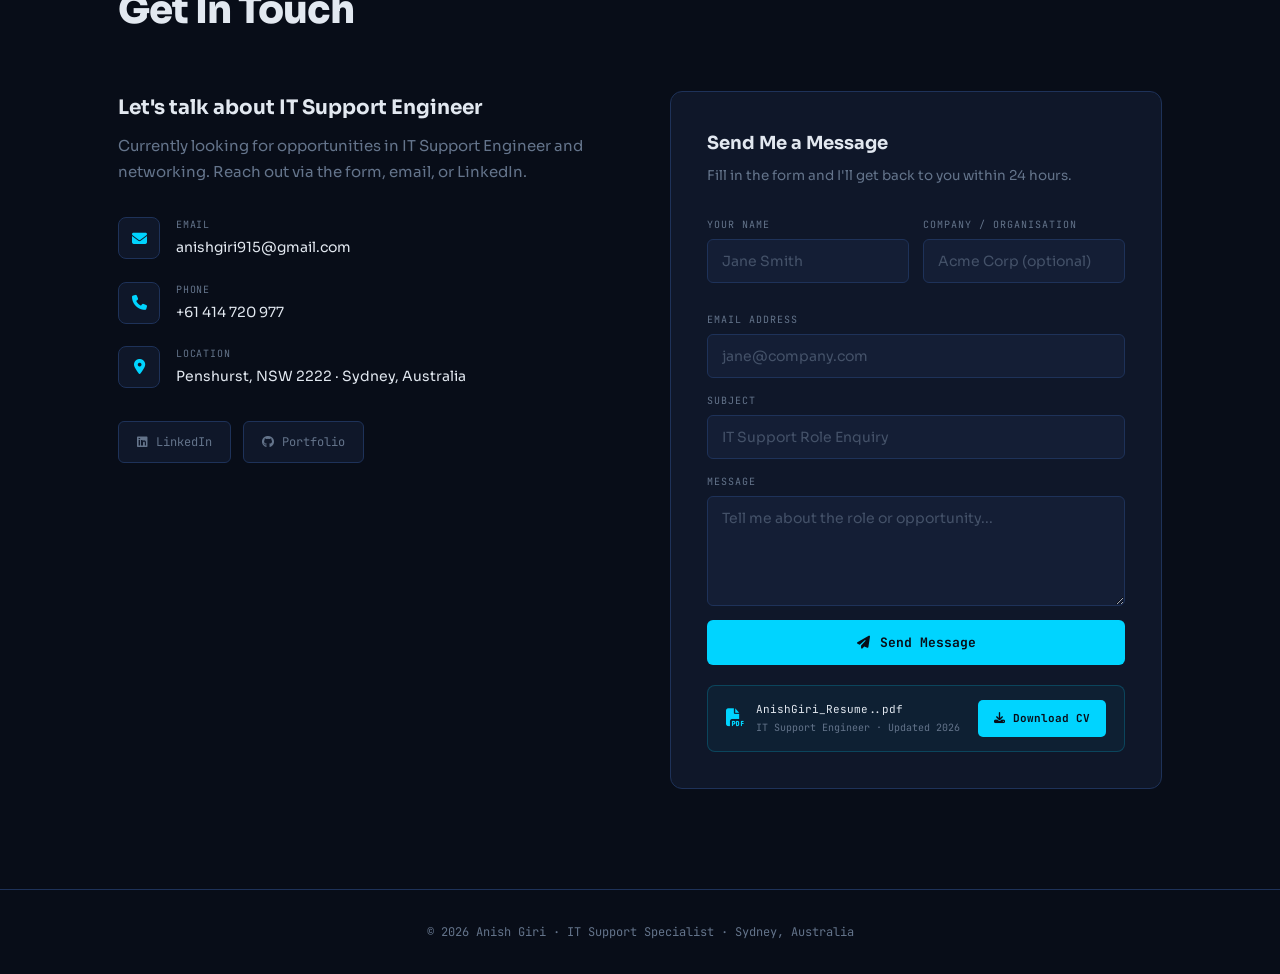
==== commit 2eedbe35: "Update index.html" ====
--- a/index.html
+++ b/index.html
@@ -440,7 +440,7 @@
         <i class="fa-solid fa-moon icon-moon"></i>
         <i class="fa-solid fa-sun icon-sun"></i>
       </button>
-      <a href="AnishGiri_Resume_.pdf" download class="nav-resume-btn">
+      <a href="AnishGiri_Resume..pdf" download class="nav-resume-btn">
         <i class="fa-solid fa-download"></i> Resume
       </a>
       <button class="hamburger" id="hamburger" aria-label="Toggle menu">
@@ -459,7 +459,7 @@
     <a href="#education" class="mobile-link">Education</a>
     <a href="#references" class="mobile-link">References</a>
     <a href="#contact" class="mobile-link">Contact</a>
-    <a href="AnishGiri_Resume_.pdf" download class="mobile-resume"><i class="fa-solid fa-download"></i> Download Resume</a>
+    <a href="AnishGiri_Resume..pdf" download class="mobile-resume"><i class="fa-solid fa-download"></i> Download Resume</a>
   </div>
 
   <!-- HERO -->
@@ -487,7 +487,7 @@
           </div>
           <div class="hero-buttons">
             <a href="#contact" class="btn-primary"><i class="fa-solid fa-envelope"></i> Get in Touch</a>
-            <a href="AnishGiri_Resume_.pdf" download class="btn-secondary"><i class="fa-solid fa-download"></i> Download Resume</a>
+            <a href="AnishGiri_Resume..pdf" download class="btn-secondary"><i class="fa-solid fa-download"></i> Download Resume</a>
           </div>
         </div>
         <div class="hero-photo-wrap">
@@ -668,7 +668,7 @@
             <button type="submit" class="btn-submit" id="submitBtn"><i class="fa-solid fa-paper-plane"></i> Send Message</button>
           </form>
           <div class="form-success" id="formSuccess"><i class="fa-solid fa-circle-check"></i><p>Message sent successfully!</p><span>I'll get back to you within 24 hours.</span></div>
-          <div class="resume-strip"><div class="resume-file"><i class="fa-solid fa-file-pdf resume-file-icon"></i><div><div class="resume-file-name">AnishGiri_Resume_.pdf</div><div class="resume-file-size">IT Support Engineer · Updated 2026</div></div></div><a href="AnishGiri_Resume_.pdf" download class="btn-download"><i class="fa-solid fa-download"></i> Download CV</a></div>
+          <div class="resume-strip"><div class="resume-file"><i class="fa-solid fa-file-pdf resume-file-icon"></i><div><div class="resume-file-name">AnishGiri_Resume..pdf</div><div class="resume-file-size">IT Support Engineer · Updated 2026</div></div></div><a href="AnishGiri_Resume_.pdf" download class="btn-download"><i class="fa-solid fa-download"></i> Download CV</a></div>
         </div>
       </div>
     </div>
